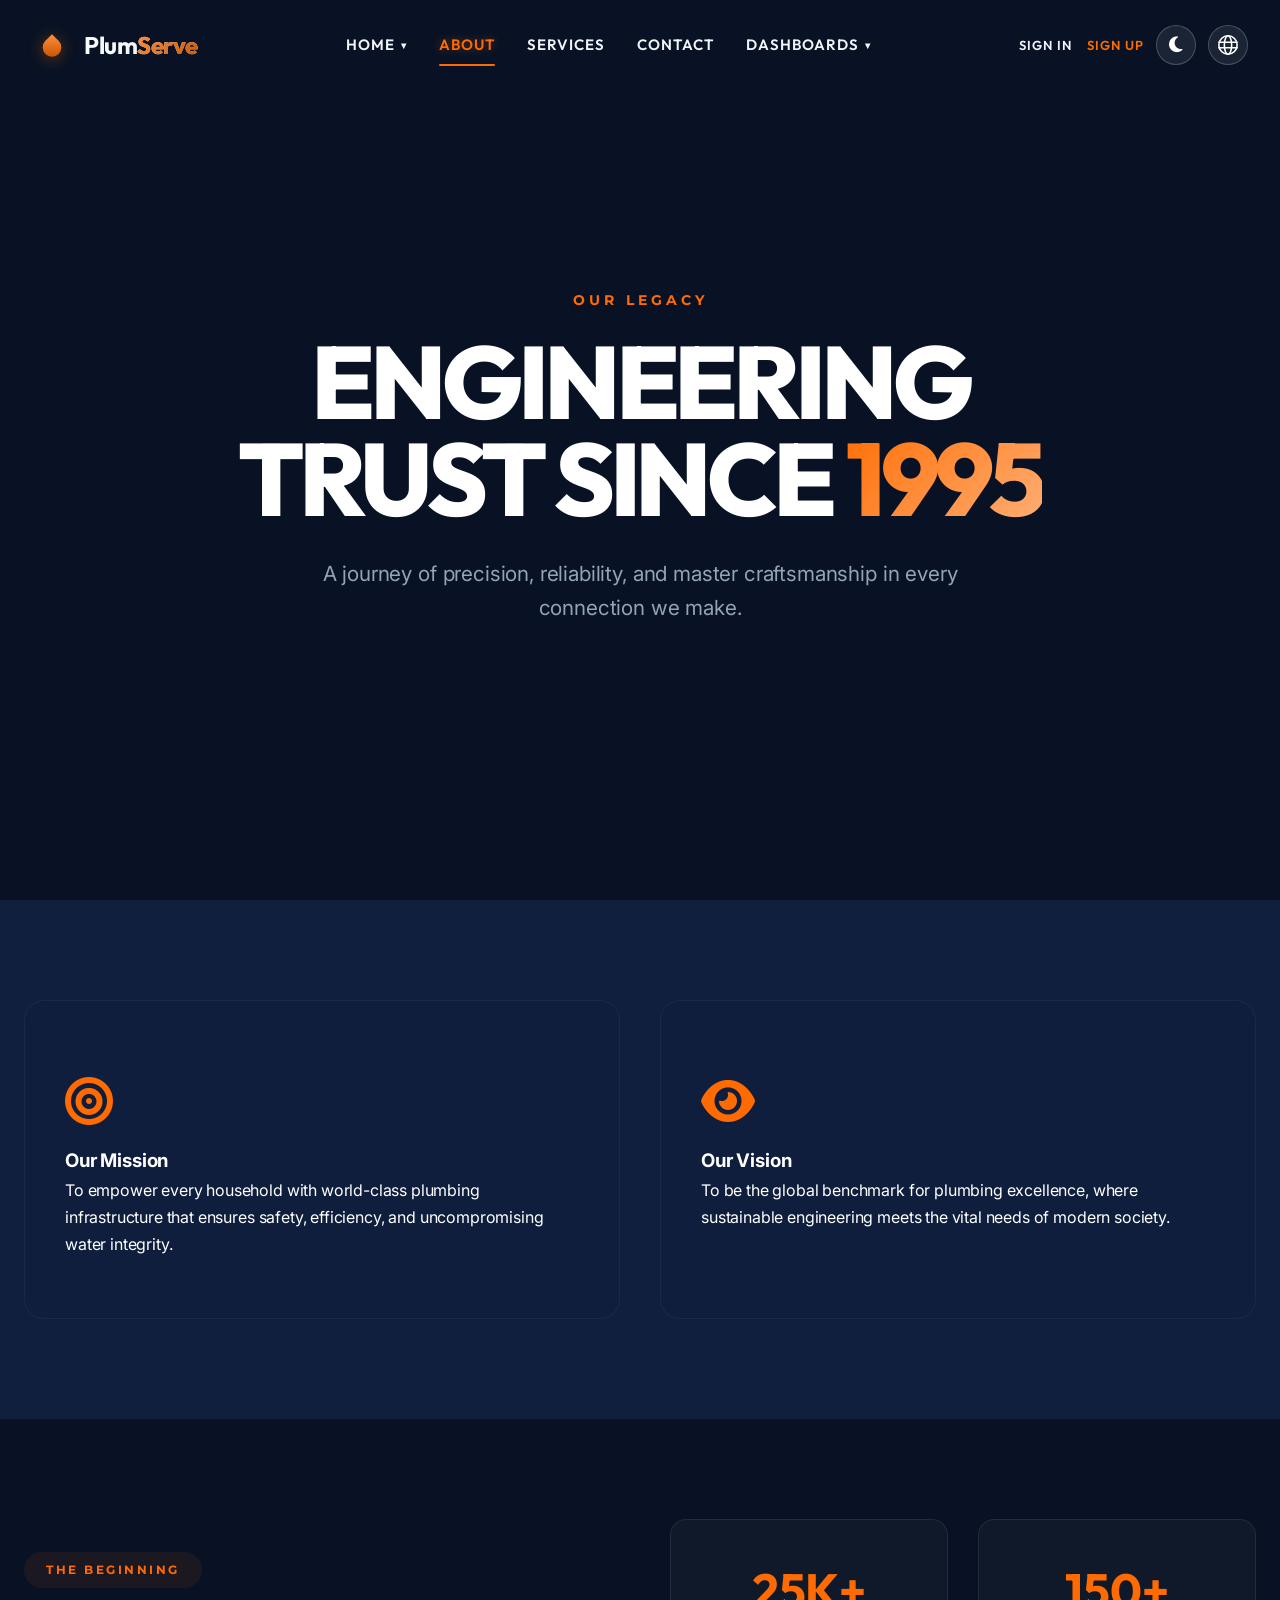
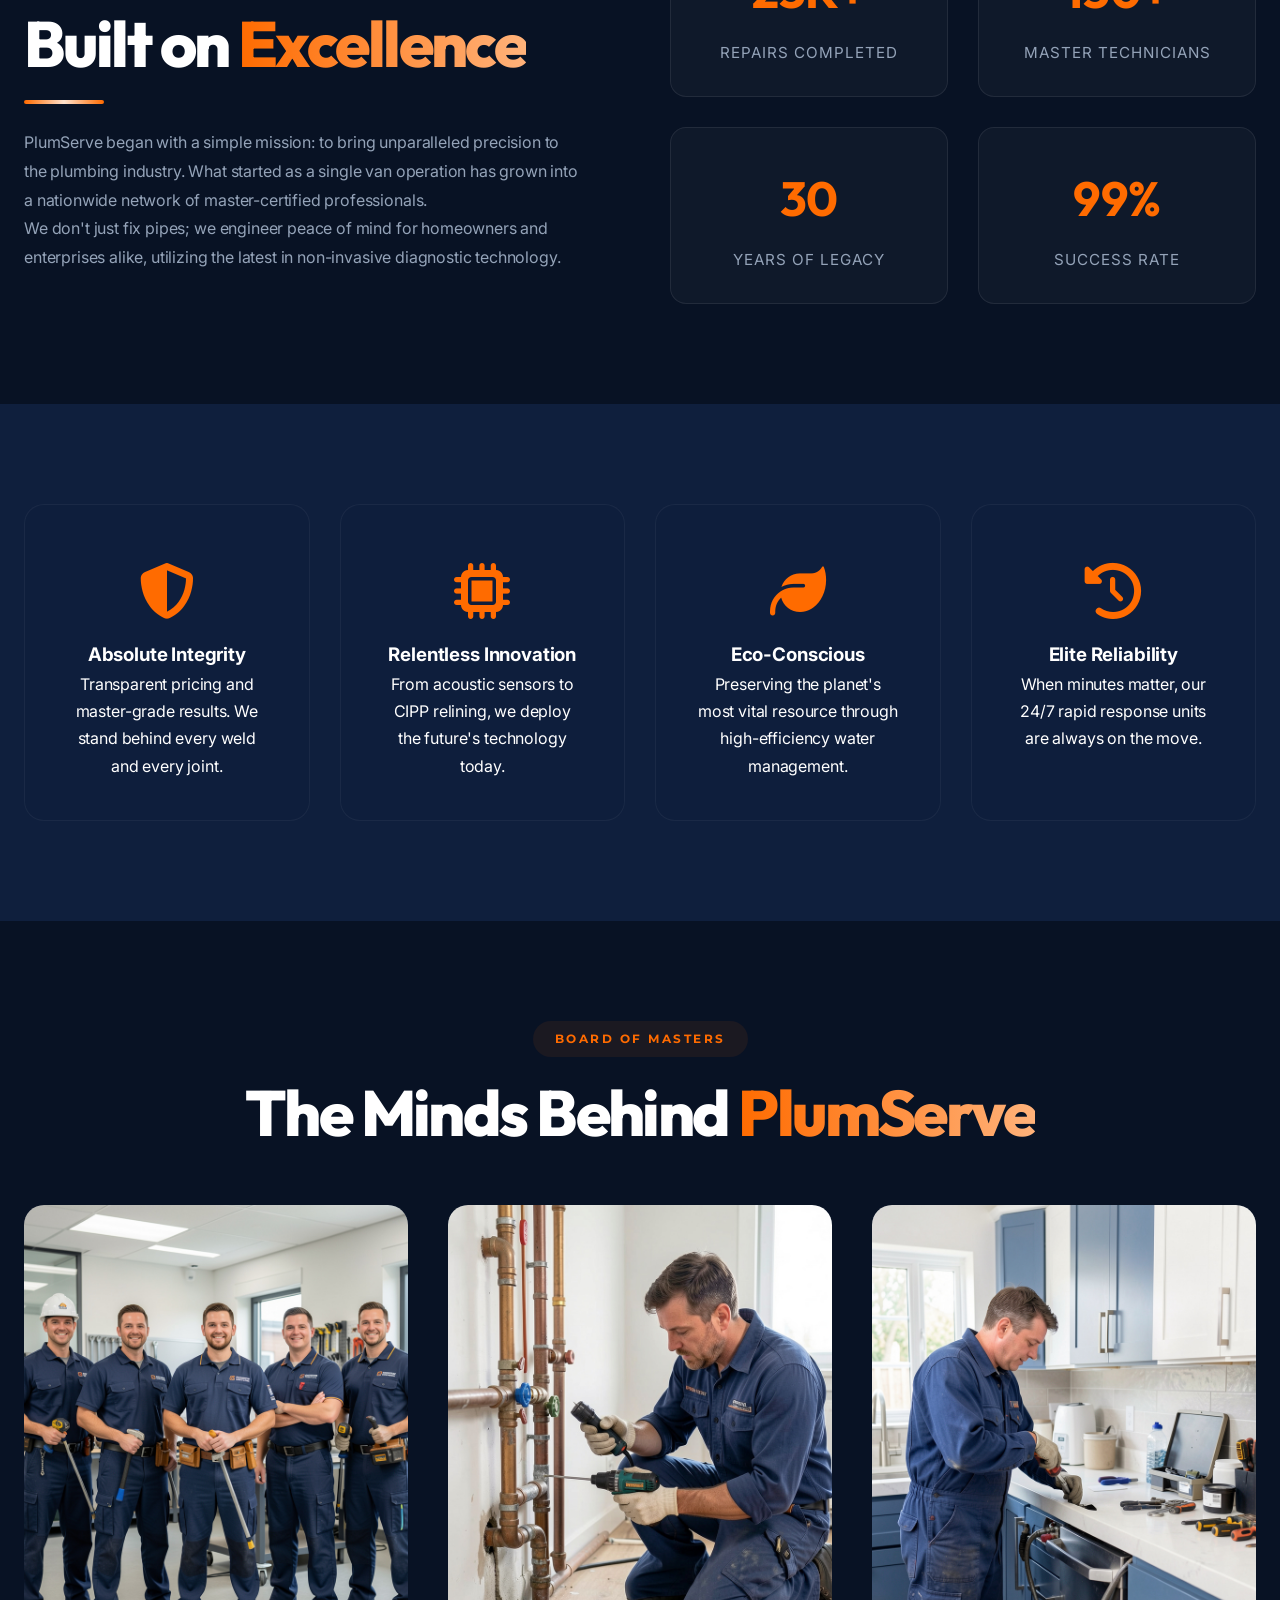
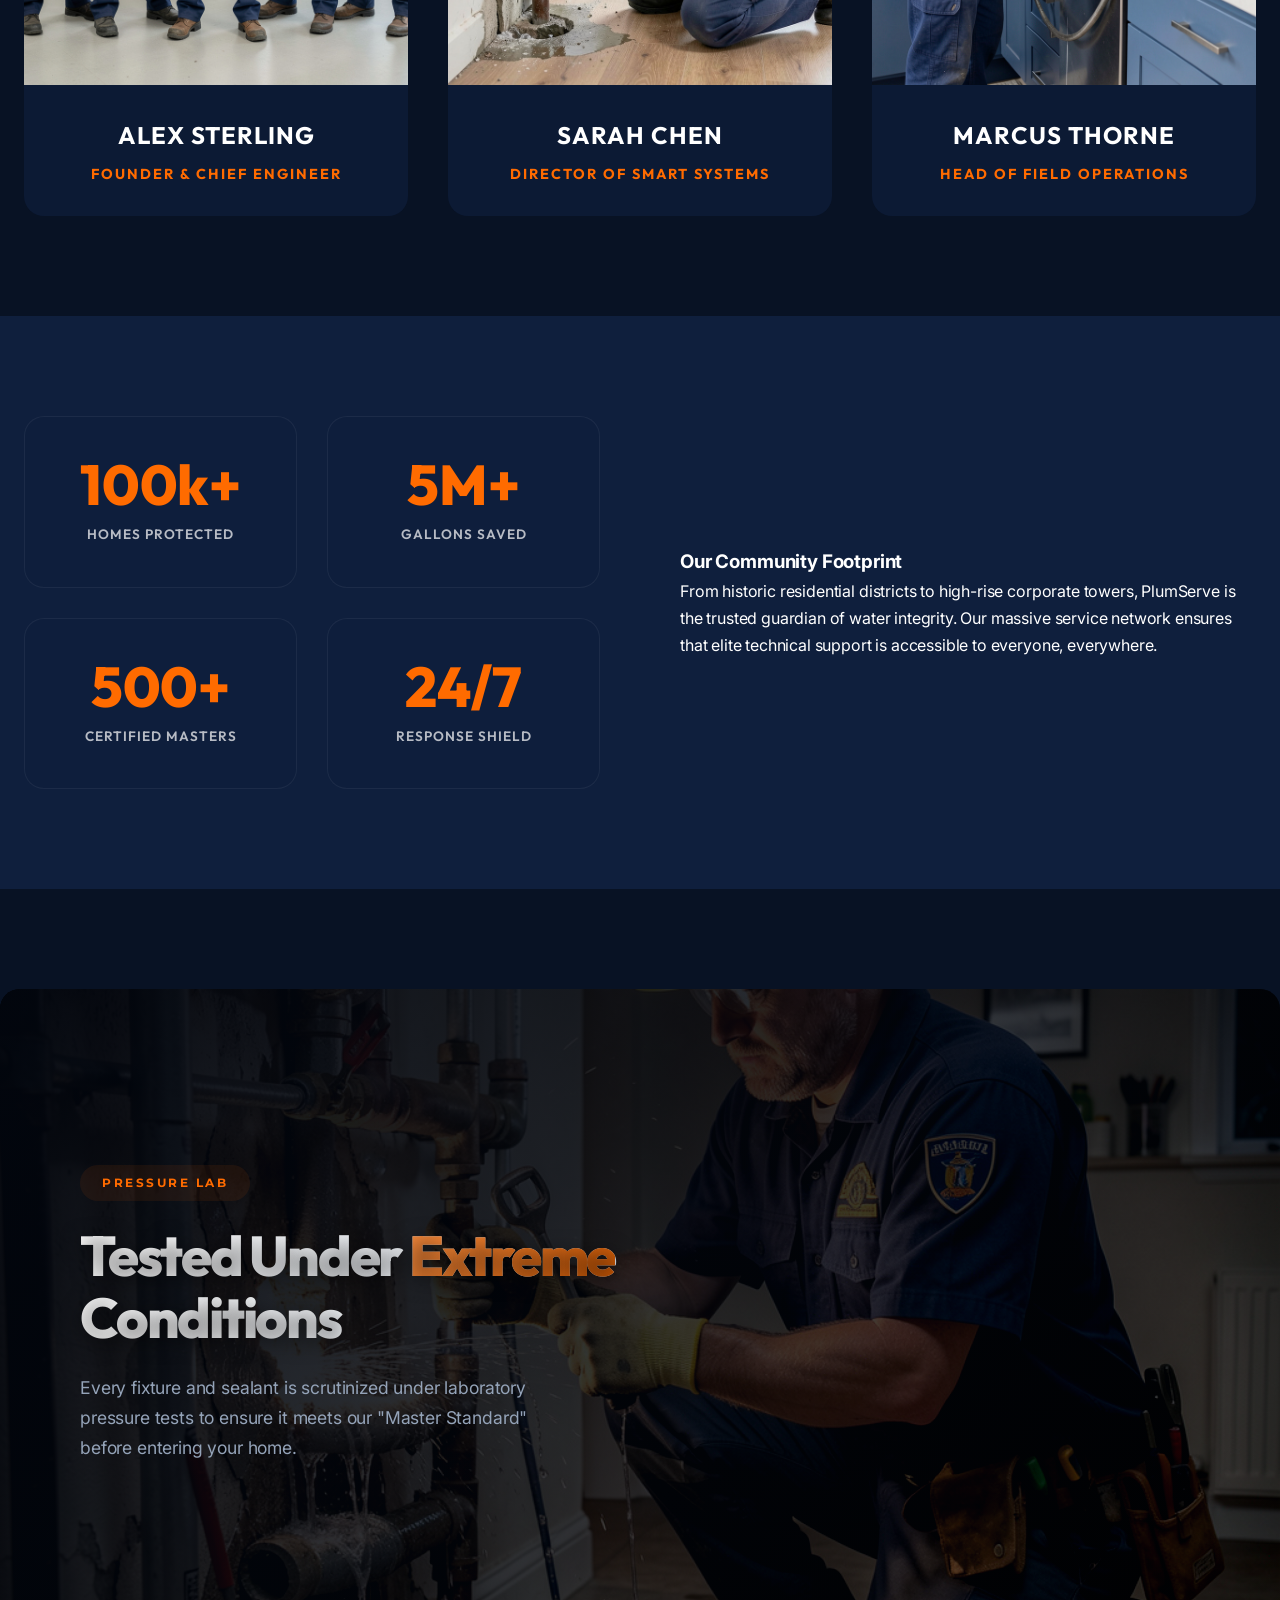
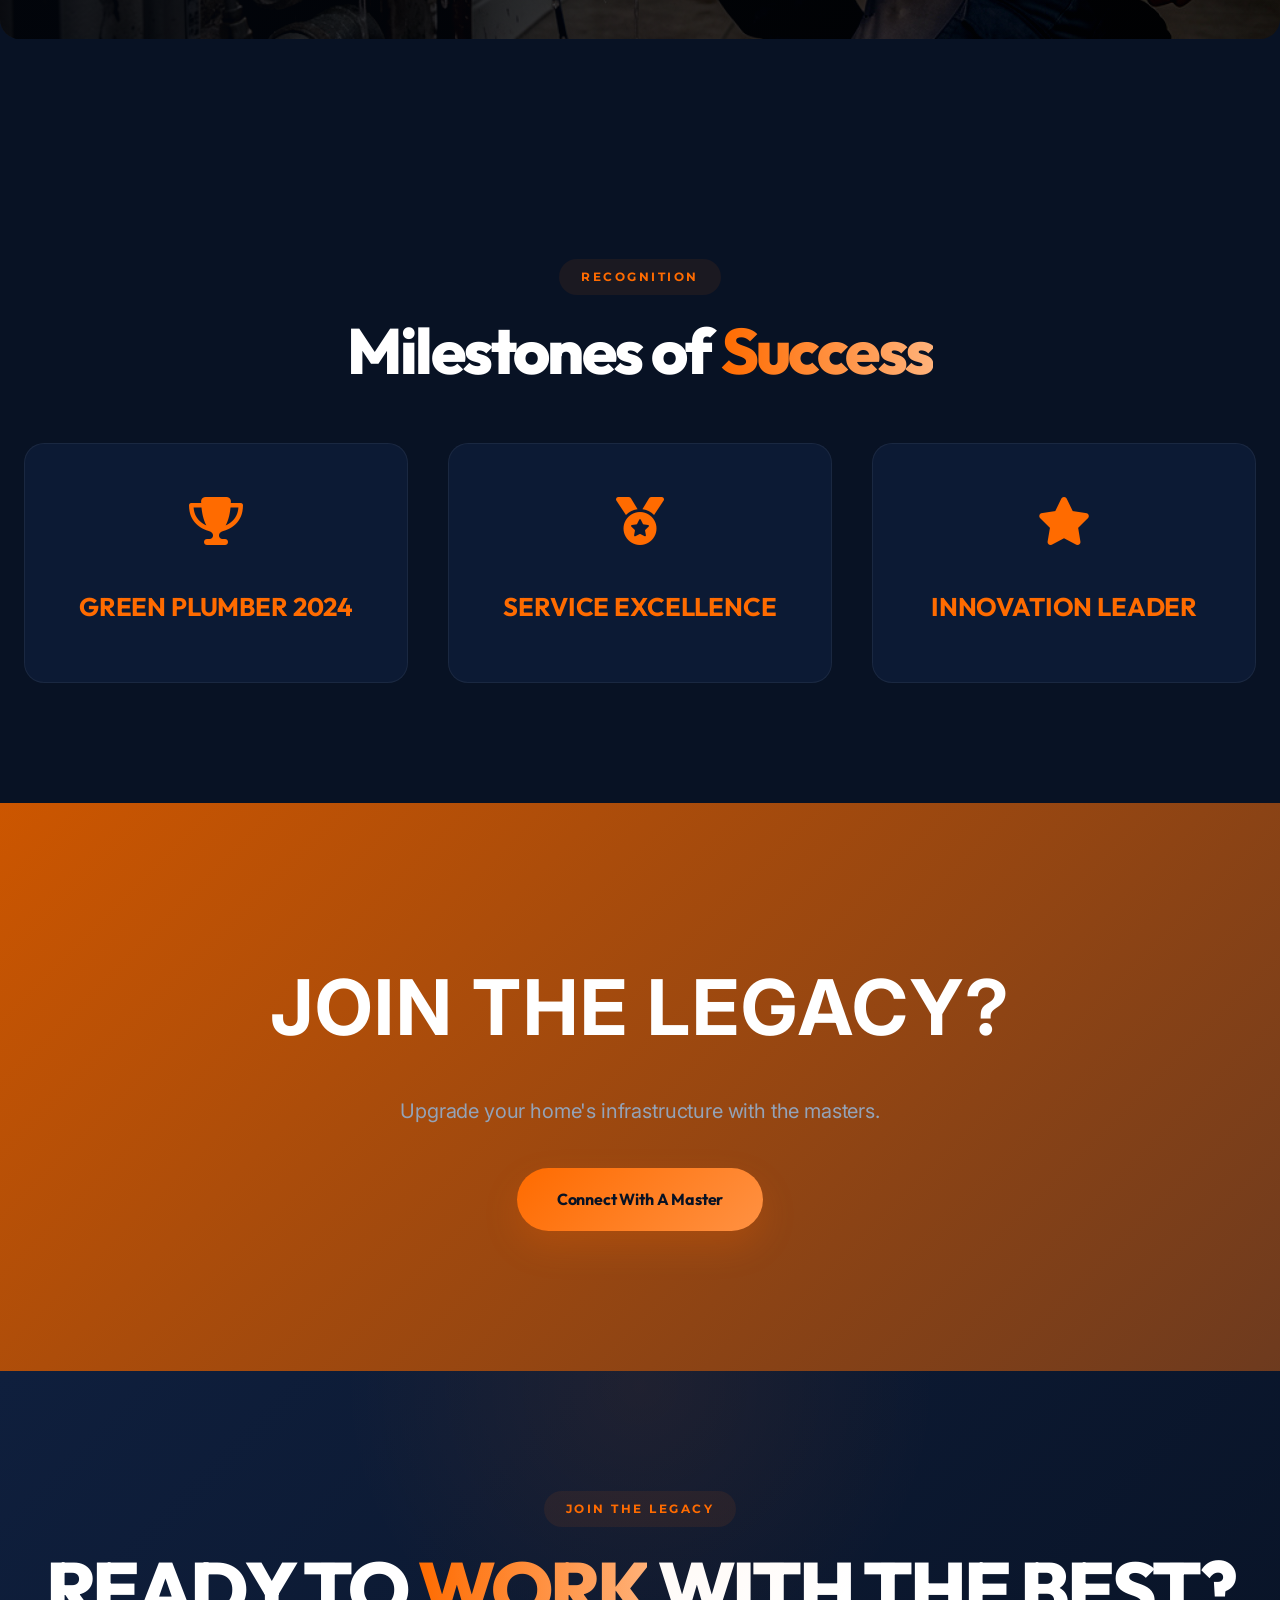
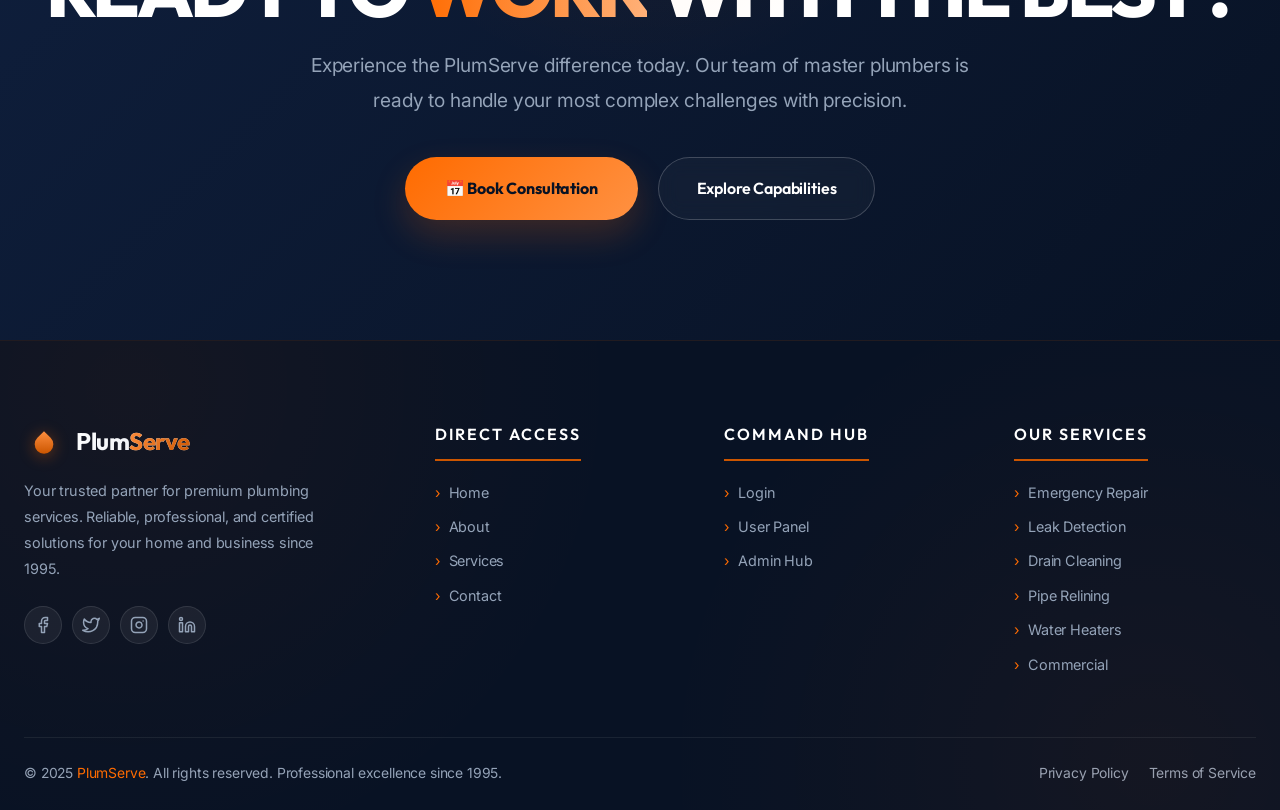
==== about.html @ 8a484437 "Initial commit" ====
<!DOCTYPE html>
<html lang="en" dir="ltr">

<head>
    <meta charset="UTF-8" />
    <meta name="viewport" content="width=device-width, initial-scale=1.0" />
    <meta name="description"
        content="Learn more about PlumServe – Our history, our mission, and the master plumbers driving excellence." />
    <title>About Us | PlumServe – Premium Plumbing Solutions</title>
    <link rel="preconnect" href="https://fonts.googleapis.com" />
    <link rel="preconnect" href="https://fonts.gstatic.com" crossorigin />
    <link
        href="https://fonts.googleapis.com/css2?family=Montserrat:wght@300;400;500;600;700&family=Outfit:wght@300;400;500;600;700;800&family=Inter:wght@300;400;500;600&display=swap"
        rel="stylesheet" />
    <link rel="stylesheet" href="https://cdnjs.cloudflare.com/ajax/libs/font-awesome/6.5.1/css/all.min.css" />
    <link rel="stylesheet" href="css/style.css?v=2" />
    <link rel="icon" href="favicon.svg" type="image/svg+xml" />
</head>

<body class="about-page">

    <!-- ══ HEADER ══ -->
    <header id="header">
        <div class="header-inner">
            <a href="index.html" class="logo">
                <div class="logo-icon">
                    <svg class="brand-logo-svg" viewBox="0 0 24 24" fill="none" xmlns="http://www.w3.org/2000/svg">
                        <path d="M12 2.69l5.66 5.66a8 8 0 1 1-11.31 0z" fill="url(#droplet-gradient)"/>
                        <defs>
                            <linearGradient id="droplet-gradient" x1="12" y1="2" x2="12" y2="22" gradientUnits="userSpaceOnUse">
                                <stop stop-color="#ff9142"/>
                                <stop offset="1" stop-color="#cc5600"/>
                            </linearGradient>
                        </defs>
                    </svg>
                </div>
                <span class="logo-text">Plum<span>Serve</span></span>
            </a>
            <nav class="main-nav" aria-label="Main navigation">
                <div class="nav-item">
                    <a href="index.html" class="nav-link">Home <span class="arrow">▾</span></a>
                    <div class="dropdown">
                        <a href="index.html">Home Option 1</a>
                        <a href="index2.html">Home Option 2</a>
                    </div>
                </div>
                <div class="nav-item"><a href="about.html" class="nav-link active">About</a></div>
                <div class="nav-item"><a href="services.html" class="nav-link">Services</a></div>

                <div class="nav-item"><a href="contact.html" class="nav-link">Contact</a></div>
                <div class="nav-item">
                    <a href="#" class="nav-link">Dashboards <span class="arrow">▾</span></a>
                    <div class="dropdown">
                        <a href="dashboard-user.html">User Dashboard</a>
                        <a href="dashboard-admin.html">Admin Dashboard</a>
                    </div>
                </div>
            </nav>
            <div class="header-actions">
                <div class="header-auth-links" style="display:flex; gap:15px; align-items:center;">
                    <a href="login.html" class="nav-link" style="padding:0; text-transform:uppercase; font-size:13px; font-weight:600; letter-spacing:1px;">Sign In</a>
                    <a href="signup.html" class="nav-link nav-signup" style="padding:0; text-transform:uppercase; font-size:13px; font-weight:600; letter-spacing:1px;">Sign Up</a>
                </div>
                
                <button class="theme-btn" id="theme-btn" aria-label="Toggle Dark/Light Mode" title="Toggle Theme">
                    <i class="fa-solid fa-moon"></i>
                </button>
                <button class="globe-btn" id="globe-btn" aria-label="Toggle RTL/LTR direction" title="Toggle RTL/LTR">
                    <svg xmlns="http://www.w3.org/2000/svg" width="22" height="22" viewBox="0 0 24 24" fill="none"
                        stroke="currentColor" stroke-width="1.7" stroke-linecap="round" stroke-linejoin="round">
                        <circle cx="12" cy="12" r="10" />
                        <ellipse cx="12" cy="12" rx="4" ry="10" />
                        <line x1="2" y1="9" x2="22" y2="9" />
                        <line x1="2" y1="15" x2="22" y2="15" />
                    </svg>
                    <span class="dir-label" id="dir-label">LTR</span>
                </button>
                <button class="hamburger" id="hamburger" aria-label="Open menu">
                    <span></span><span></span><span></span>
                </button>
            </div>
        </div>
    </header>

    <!-- Mobile Navigation -->
    <div class="mobile-overlay" id="mobile-overlay"></div>
    <nav class="mobile-nav" id="mobile-nav">
        <div class="mobile-nav-item">
            <span class="mobile-nav-link" data-toggle="#mob-home-dd">Home <span class="arrow">▾</span></span>
            <div class="mobile-dropdown" id="mob-home-dd">
                <a href="index.html">Home Style 1</a>
                <a href="index2.html">Home Style 2</a>
            </div>
        </div>
        <div class="mobile-nav-item"><a href="about.html" class="mobile-nav-link active">About</a></div>
        <div class="mobile-nav-item"><a href="services.html" class="mobile-nav-link">Services</a></div>

        <div class="mobile-nav-item"><a href="contact.html" class="mobile-nav-link">Contact</a></div>
        <div class="mobile-nav-item">
            <span class="mobile-nav-link" data-toggle="#mob-dash-dd">Dashboards <span class="arrow">▾</span></span>
            <div class="mobile-dropdown" id="mob-dash-dd">
                <a href="dashboard-user.html">User Panel</a>
                <a href="dashboard-admin.html">Admin Hub</a>
            </div>
        </div>
        <div class="mobile-nav-item"><a href="login.html" class="mobile-nav-link">Sign In</a></div>
        <div class="mobile-nav-item"><a href="signup.html" class="mobile-nav-link">Sign Up</a></div>
    </nav>

    <main>
        <!-- 1. Hero Section -->
        <section class="about-hero hero-immersive" id="hero">
            <div class="hero-bg-overlay"></div>
            <div class="container hero-content">
                <div class="reveal from-bottom">
                    <span class="hero-tag">Our Legacy</span>
                    <h1 class="hero-title-large">
                        ENGINEERING<br />
                        TRUST SINCE <span>1995</span>
                    </h1>
                    <p class="hero-para">A journey of precision, reliability, and master craftsmanship in every
                        connection we make.
                    </p>
                </div>
            </div>
        </section>

        <!-- 2. Mission Section -->
        <section class="about-mission reveal" id="mission">
            <div class="container">
                <div class="mission-panels">
                    <div class="mission-panel reveal from-left">
                        <div class="panel-icon"><i class="fa-solid fa-bullseye" style="color:var(--gold)"></i></div>
                        <h3>Our Mission</h3>
                        <p>To empower every household with world-class plumbing infrastructure that ensures safety,
                            efficiency, and uncompromising water integrity.</p>
                    </div>
                    <div class="mission-panel reveal from-right">
                        <div class="panel-icon"><i class="fa-solid fa-eye" style="color:var(--gold)"></i></div>
                        <h3>Our Vision</h3>
                        <p>To be the global benchmark for plumbing excellence, where sustainable engineering meets the
                            vital needs of modern society.</p>
                    </div>
                </div>
            </div>
        </section>

        <!-- 2. Story Section -->
        <section class="about-story" id="story">
            <div class="container">
                <div class="story-grid">
                    <div class="reveal from-left">
                        <span class="section-tag">The Beginning</span>
                        <h2 class="section-title">Built on <span>Excellence</span></h2>
                        <div class="gold-line" style="margin:0 0 24px;"></div>
                        <p class="section-desc">PlumServe began with a simple mission: to bring unparalleled precision
                            to the plumbing industry. What started as a single van operation has grown into a
                            nationwide network of master-certified professionals.</p>
                        <p class="section-desc">We don't just fix pipes; we engineer peace of mind for homeowners and
                            enterprises alike, utilizing the latest in non-invasive diagnostic technology.</p>
                    </div>
                    <div class="reveal from-right">
                        <div class="stats-grid-about">
                            <div class="stat-card-about">
                                <div class="stat-value-large">25K+</div>
                                <div class="stat-label-small">Repairs Completed</div>
                            </div>
                            <div class="stat-card-about">
                                <div class="stat-value-large">150+</div>
                                <div class="stat-label-small">Master Technicians</div>
                            </div>
                            <div class="stat-card-about">
                                <div class="stat-value-large">30</div>
                                <div class="stat-label-small">Years of Legacy</div>
                            </div>
                            <div class="stat-card-about">
                                <div class="stat-value-large">99%</div>
                                <div class="stat-label-small">Success Rate</div>
                            </div>
                        </div>
                    </div>
                </div>
            </div>
        </section>

        <!-- 4. Values Section -->
        <section class="about-values" id="values">
            <div class="container">
                <div class="values-grid">
                    <div class="value-card reveal">
                        <div class="value-icon"><i class="fa-solid fa-shield-halved" style="color:var(--gold)"></i>
                        </div>
                        <h3>Absolute Integrity</h3>
                        <p>Transparent pricing and master-grade results. We stand behind every weld and every joint.</p>
                    </div>
                    <div class="value-card reveal reveal-delay-1">
                        <div class="value-icon"><i class="fa-solid fa-microchip" style="color:var(--gold)"></i></div>
                        <h3>Relentless Innovation</h3>
                        <p>From acoustic sensors to CIPP relining, we deploy the future's technology today.</p>
                    </div>
                    <div class="value-card reveal reveal-delay-2">
                        <div class="value-icon"><i class="fa-solid fa-leaf" style="color:var(--gold)"></i></div>
                        <h3>Eco-Conscious</h3>
                        <p>Preserving the planet's most vital resource through high-efficiency water management.</p>
                    </div>
                    <div class="value-card reveal reveal-delay-3">
                        <div class="value-icon"><i class="fa-solid fa-clock-rotate-left" style="color:var(--gold)"></i>
                        </div>
                        <h3>Elite Reliability</h3>
                        <p>When minutes matter, our 24/7 rapid response units are always on the move.</p>
                    </div>
                </div>
            </div>
        </section>

        <!-- 5. Leadership Section -->
        <section class="about-leadership" id="leadership">
            <div class="container">
                <div class="section-header">
                    <span class="section-tag">Board of Masters</span>
                    <h2 class="section-title">The Minds Behind <span>PlumServe</span></h2>
                </div>
                <div class="leader-grid">
                    <div class="leader-card reveal">
                        <div class="leader-img">
                            <img src="assets/images/freepik__team-of-professional-plumbers-standing-together-wi__58425.png"
                                alt="CEO" />
                            <div class="leader-hover">
                                <p>"Precision is the language of professional service."</p>
                            </div>
                        </div>
                        <div class="leader-info">
                            <h4>Alex Sterling</h4>
                            <p>Founder & Chief Engineer</p>
                        </div>
                    </div>
                    <div class="leader-card reveal reveal-delay-1">
                        <div class="leader-img">
                            <img src="assets/images/freepik__professional-plumber-inspecting-water-leak-in-resi__58420.png"
                                alt="CIO" />
                            <div class="leader-hover">
                                <p>"Digital systems are the guardians of your home."</p>
                            </div>
                        </div>
                        <div class="leader-info">
                            <h4>Sarah Chen</h4>
                            <p>Director of Smart Systems</p>
                        </div>
                    </div>
                    <div class="leader-card reveal reveal-delay-2">
                        <div class="leader-img">
                            <img src="assets/images/freepik__professional-plumber-repairing-pipes-in-a-modern-h__58419.png"
                                alt="COO" />
                            <div class="leader-hover">
                                <p>"Scale requires uncompromising logistical discipline."</p>
                            </div>
                        </div>
                        <div class="leader-info">
                            <h4>Marcus Thorne</h4>
                            <p>Head of Field Operations</p>
                        </div>
                    </div>
                </div>
            </div>
        </section>

        <!-- 6. Global Impact Section -->
        <section class="about-impact" id="impact">
            <div class="container">
                <div class="impact-grid">
                    <div class="impact-stats reveal">
                        <div class="stat-item">
                            <span class="stat-number">100k+</span>
                            <p>Homes Protected</p>
                        </div>
                        <div class="stat-item">
                            <span class="stat-number">5M+</span>
                            <p>Gallons Saved</p>
                        </div>
                        <div class="stat-item">
                            <span class="stat-number">500+</span>
                            <p>Certified Masters</p>
                        </div>
                        <div class="stat-item">
                            <span class="stat-number">24/7</span>
                            <p>Response Shield</p>
                        </div>
                    </div>
                    <div class="impact-content reveal from-right">
                        <h3>Our Community Footprint</h3>
                        <p>From historic residential districts to high-rise corporate towers, PlumServe is the trusted
                            guardian of water integrity. Our massive service network ensures that elite technical
                            support is accessible to everyone, everywhere.</p>
                    </div>
                </div>
            </div>
        </section>

        <!-- 7. Lab Section (Scanline) -->
        <section class="about-lab" id="lab">
            <div class="lab-scanner-container">
                <div class="lab-img-wrapper reveal">
                    <img src="assets/images/freepik__emergency-plumber-repairing-burst-pipe-in-a-home-w__58423.png"
                        alt="Testing Lab" />
                    
                </div>
                <div class="lab-overlay-content container">
                    <div class="reveal from-bottom">
                        <span class="section-tag">Pressure Lab</span>
                        <h2 class="section-title">Tested Under <span>Extreme</span> Conditions</h2>
                        <p>Every fixture and sealant is scrutinized under laboratory pressure tests to ensure it meets
                            our "Master Standard" before entering your home.</p>
                    </div>
                </div>
            </div>
        </section>

        <!-- 8. Awards Section -->
        <section class="about-awards" id="awards">
            <div class="container">
                <div class="section-header">
                    <span class="section-tag">Recognition</span>
                    <h2 class="section-title">Milestones of <span>Success</span></h2>
                </div>
                <div class="awards-carousel">
                    <div class="award-card reveal">
                        <div class="award-front">
                            <i class="fa-solid fa-trophy" style="font-size:3rem; margin-bottom:20px;"></i>
                            Green Plumber 2024
                        </div>
                        <div class="award-back">Voted #1 in Sustainable Water Management Practices.</div>
                    </div>
                    <div class="award-card reveal reveal-delay-1">
                        <div class="award-front">
                            <i class="fa-solid fa-medal" style="font-size:3rem; margin-bottom:20px;"></i>
                            Service Excellence
                        </div>
                        <div class="award-back">Recognized for 99.9% customer satisfaction ratings.</div>
                    </div>
                    <div class="award-card reveal reveal-delay-2">
                        <div class="award-front">
                            <i class="fa-solid fa-star" style="font-size:3rem; margin-bottom:20px;"></i>
                            Innovation Leader
                        </div>
                        <div class="award-back">Awarded for pioneering smart leak detection tech.</div>
                    </div>
                </div>
            </div>
        </section>

        <!-- 9. Final CTA -->
        <section class="about-cta" id="cta">
            <div class="cta-gradient-bg"></div>
            <div class="container">
                <div class="reveal from-bottom">
                    <h2>JOIN THE LEGACY?</h2>
                    <p>Upgrade your home's infrastructure with the masters.</p>
                    <div style="margin-top:40px;">
                        <a href="contact.html" class="btn-primary">Connect With A Master</a>
                    </div>
                </div>
            </div>
        </section>
    </main>

    <!-- ══ FOOTER ══ -->
    <!-- ════════════════════════════════════════
    FINAL CTA
    ════════════════════════════════════════ -->
    <section class="final-cta reveal">
        <div class="container">
            <span class="section-tag">Join The Legacy</span>
            <h2 class="section-title">READY TO <span>WORK</span> WITH THE BEST?</h2>
            <p style="color:var(--gray); font-size:1.2rem; margin:20px auto 40px; max-width:700px;">
                Experience the PlumServe difference today. Our team of master plumbers is ready to handle your most
                complex challenges with precision.
            </p>
            <div class="hero-cta-group">
                <a href="contact.html" class="btn-primary">📅 Book Consultation</a>
                <a href="services.html" class="btn-outline">Explore Capabilities</a>
            </div>
        </div>
    </section>

    <footer id="footer">
        <div class="container">
            <div class="footer-grid">
                <!-- Brand -->
                <div class="footer-brand">
                    <a href="index.html" class="logo">
                        <div class="logo-icon">
                    <svg class="brand-logo-svg" viewBox="0 0 24 24" fill="none" xmlns="http://www.w3.org/2000/svg">
                        <path d="M12 2.69l5.66 5.66a8 8 0 1 1-11.31 0z" fill="url(#droplet-gradient)"/>
                        <defs>
                            <linearGradient id="droplet-gradient" x1="12" y1="2" x2="12" y2="22" gradientUnits="userSpaceOnUse">
                                <stop stop-color="#ff9142"/>
                                <stop offset="1" stop-color="#cc5600"/>
                            </linearGradient>
                        </defs>
                    </svg>
                </div>
                        <span class="logo-text">Plum<span>Serve</span></span>
                    </a>
                    <p>Your trusted partner for premium plumbing services. Reliable, professional, and certified
                        solutions for your home and business since 1995.
                    </p>
                    <div class="footer-socials">
                        <a href="#" class="social-link" aria-label="Facebook"><svg viewBox="0 0 24 24" fill="none"
                                stroke="currentColor" stroke-width="2" stroke-linecap="round" stroke-linejoin="round">
                                <path d="M18 2h-3a5 5 0 0 0-5 5v3H7v4h3v8h4v-8h3l1-4h-4V7a1 1 0 0 1 1-1h3z" />
                            </svg></a>
                        <a href="#" class="social-link" aria-label="Twitter"><svg viewBox="0 0 24 24" fill="none"
                                stroke="currentColor" stroke-width="2" stroke-linecap="round" stroke-linejoin="round">
                                <path
                                    d="M23 3a10.9 10.9 0 0 1-3.14 1.53 4.48 4.48 0 0 0-7.86 3v1A10.66 10.66 0 0 1 3 4s-4 9 5 13a11.64 11.64 0 0 1-7 2c9 5 20 0 20-11.5a4.5 4.5 0 0 0-.08-.83A7.72 7.72 0 0 0 23 3z" />
                            </svg></a>
                        <a href="#" class="social-link" aria-label="Instagram"><svg viewBox="0 0 24 24" fill="none"
                                stroke="currentColor" stroke-width="2" stroke-linecap="round" stroke-linejoin="round">
                                <rect x="2" y="2" width="20" height="20" rx="5" ry="5" />
                                <path d="M16 11.37A4 4 0 1 1 12.63 8 4 4 0 0 1 16 11.37z" />
                                <line x1="17.5" y1="6.5" x2="17.51" y2="6.5" />
                            </svg></a>
                        <a href="#" class="social-link" aria-label="LinkedIn"><svg viewBox="0 0 24 24" fill="none"
                                stroke="currentColor" stroke-width="2" stroke-linecap="round" stroke-linejoin="round">
                                <path
                                    d="M16 8a6 6 0 0 1 6 6v7h-4v-7a2 2 0 0 0-2-2 2 2 0 0 0-2 2v7h-4v-7a6 6 0 0 1 6-6z" />
                                <rect x="2" y="9" width="4" height="12" />
                                <circle cx="4" cy="4" r="2" />
                            </svg></a>
                    </div>
                </div>
                <!-- Quick Links -->
                <div class="footer-col">
                    <h4>Direct Access</h4>
                    <ul>
                        <li><a href="index.html">Home</a></li>
                        <li><a href="about.html">About</a></li>
                        <li><a href="services.html">Services</a></li>
                        <li><a href="contact.html">Contact</a></li>
                    </ul>
                </div>
                <div class="footer-col">
                    <h4>Command Hub</h4>
                    <ul>
                        <li><a href="login.html">Login</a></li>
                        <li><a href="dashboard-user.html">User Panel</a></li>
                        <li><a href="dashboard-admin.html">Admin Hub</a></li>
                    </ul>
                </div>
                <!-- Services -->
                <div class="footer-col">
                    <h4>Our Services</h4>
                    <ul>
                        <li><a href="#">Emergency Repair</a></li>
                        <li><a href="#">Leak Detection</a></li>
                        <li><a href="#">Drain Cleaning</a></li>
                        <li><a href="#">Pipe Relining</a></li>
                        <li><a href="#">Water Heaters</a></li>
                        <li><a href="#">Commercial</a></li>
                    </ul>
                </div>

            </div>
            <!-- Bottom bar -->
            <div class="footer-bottom">
                <div class="footer-copy">© 2025 <span>PlumServe</span>. All rights reserved. Professional excellence
                    since 1995.
                </div>
                <div class="footer-links">
                    <a href="#">Privacy Policy</a>
                    <a href="#">Terms of Service</a>
                </div>
            </div>
        </div>
    </footer>

    <script src="js/main.js"></script>
    </script>
</body>

</html>
---- css/style.css ----
html, body {
    overflow-x: hidden;
    width: 100%;
}

@import url('https://fonts.googleapis.com/css2?family=Outfit:wght@300;400;500;600;700;800&family=Montserrat:wght@400;500;600;700&family=Inter:wght@300;400;500;600&display=swap');

:root {
    /* Plumbing Premium Colors - Refined Palette */
    --gold: #ff6b00;
    --gold-light: #ff9142;
    --gold-dark: #cc5600;
    --navy: #081224;
    /* Deeper Navy */
    --navy-mid: #0f1f3d;
    --navy-light: #1a2f5a;
    --navy-card: rgba(15, 31, 61, 0.7);
    /* Translucent cards */
    --white: #ffffff;
    --off-white: #f1f5f9;
    --gray: #94a3b8;

    /* Typography System */
    --font-heading: 'Outfit', sans-serif;
    --font-sub: 'Montserrat', sans-serif;
    --font-body: 'Inter', sans-serif;

    --transition: 0.4s cubic-bezier(0.2, 0, 0.2, 1);
    --shadow-gold: 0 10px 30px rgba(255, 107, 0, 0.3);
    --shadow-card: 0 20px 50px rgba(0, 0, 0, 0.5);
    --radius: 20px;
    /* Softer corners */
    --header-h: 90px;
}

*,
*::before,
*::after {
    box-sizing: border-box;
    margin: 0;
    padding: 0;
}

html {
    scroll-behavior: smooth;
    font-size: 16px;
}

html[dir="rtl"] {
    direction: rtl;
}

html[data-theme="light"] {
    --navy: #f8fafc;
    --navy-mid: #ffffff;
    --navy-light: #f1f5f9;
    --navy-card: rgba(255, 255, 255, 0.95);
    --white: #0f172a;
    --off-white: #1e293b; /* Refined dark blue for better contrast */
    --gray: #475569;
}

html[data-theme="light"] #header.scrolled {
    background: rgba(255, 255, 255, 0.96);
    box-shadow: 0 2px 20px rgba(0, 0, 0, 0.1);
}

html[data-theme="light"] #header.scrolled .globe-btn,
html[data-theme="light"] #header.scrolled .theme-btn,
html[data-theme="light"] #header.scrolled .hamburger {
    background: rgba(0, 0, 0, 0.05) !important;
    border-color: rgba(0, 0, 0, 0.1) !important;
    color: #0f172a !important;
}

html[data-theme="light"] #header.scrolled .globe-btn:hover,
html[data-theme="light"] #header.scrolled .theme-btn:hover,
html[data-theme="light"] #header.scrolled .hamburger:hover {
    background: rgba(0, 0, 0, 0.12) !important;
    color: #0f172a !important;
    box-shadow: 0 4px 15px rgba(0, 0, 0, 0.08);
}

html[data-theme="light"] #header.scrolled .hamburger span {
    background: #0f172a !important;
}

html[data-theme="light"] .hamburger:hover span {
    background: var(--navy);
}


body {
    font-family: var(--font-body);
    background: var(--navy);
    color: var(--white);
    overflow-x: hidden;
    line-height: 1.7;
    letter-spacing: -0.01em;
}

/* ===== SCROLLBAR ===== */
::-webkit-scrollbar {
    width: 6px;
}

::-webkit-scrollbar-track {
    background: var(--navy);
}

::-webkit-scrollbar-thumb {
    background: var(--gold);
    border-radius: 3px;
}

/* ===== UTILITIES ===== */
.container {
    max-width: 1280px;
    margin: 0 auto;
    padding: 0 24px;
}

.section-tag {
    display: inline-block;
    font-family: var(--font-sub);
    font-size: 12px;
    font-weight: 700;
    letter-spacing: 2.5px;
    text-transform: uppercase;
    color: var(--gold);
    background: rgba(255, 107, 0, 0.08);
    padding: 8px 22px;
    border-radius: 50px;
    margin-bottom: 24px;
}

.section-title {
    font-family: var(--font-heading);
    font-size: clamp(2.5rem, 5vw, 4rem);
    font-weight: 800;
    letter-spacing: -0.04em;
    line-height: 1;
    margin-bottom: 24px;
}

.section-title span {
    background: linear-gradient(to right, var(--gold), #ffb27a);
    -webkit-background-clip: text;
    background-clip: text;
    -webkit-text-fill-color: transparent;
}

.section-desc {
    color: var(--gray);
    font-size: 1rem;
    max-width: 560px;
    line-height: 1.8;
}

.section-header {
    text-align: center;
    margin-bottom: 60px;
}

/* Utility: standard section padding */
.section-padding {
    padding: 100px 0;
    background: var(--navy);
}

/* Utility: alternating section background */
.alt-bg {
    background: var(--navy-mid) !important;
}

.section-header .section-desc {
    margin: 0 auto;
}

.btn-primary {
    display: inline-flex;
    align-items: center;
    gap: 12px;
    background: linear-gradient(135deg, var(--gold), #ff9142);
    color: var(--navy);
    font-family: var(--font-heading);
    font-weight: 700;
    font-size: 16px;
    padding: 18px 40px;
    border-radius: 100px;
    text-decoration: none;
    border: none;
    cursor: pointer;
    transition: var(--transition);
    box-shadow: 0 15px 35px rgba(255, 107, 0, 0.2);
}

.btn-primary:hover {
    transform: translateY(-5px);
    box-shadow: 0 20px 45px rgba(255, 107, 0, 0.4);
    filter: brightness(1.1);
}

.btn-outline {
    display: inline-flex;
    align-items: center;
    gap: 12px;
    background: rgba(255, 255, 255, 0.03);
    backdrop-filter: blur(10px);
    color: var(--white);
    font-family: var(--font-heading);
    font-weight: 600;
    font-size: 16px;
    padding: 17px 38px;
    border-radius: 100px;
    text-decoration: none;
    border: 1px solid rgba(255, 255, 255, 0.2);
    cursor: pointer;
    transition: var(--transition);
}

.btn-outline:hover {
    background: var(--white) !important;
    color: var(--navy) !important;
    border-color: var(--white) !important;
    transform: translateY(-5px);
}

.gold-line {
    width: 80px;
    height: 4px;
    background: var(--gold);
    border-radius: 2px;
    margin: 0 auto 30px;
    position: relative;
    overflow: hidden;
}

.gold-line::after {
    content: '';
    position: absolute;
    inset: 0;
    background: linear-gradient(90deg, transparent, rgba(255, 255, 255, 0.8), transparent);
    animation: lineShimmer 2s infinite;
}

@keyframes lineShimmer {
    0% {
        transform: translateX(-100%);
    }

    100% {
        transform: translateX(100%);
    }
}

/* Button Utilities */
.btn-gold {
    display: inline-flex;
    align-items: center;
    justify-content: center;
    padding: 14px 32px;
    background: var(--gold);
    color: var(--navy);
    font-family: var(--font-heading);
    font-weight: 700;
    text-transform: uppercase;
    letter-spacing: 1.5px;
    text-decoration: none;
    border: none;
    border-radius: 4px;
    transition: var(--transition);
    cursor: pointer;
}

.btn-gold:hover {
    background: var(--gold-light);
    transform: translateY(-2px);
    box-shadow: var(--shadow-gold);
}

.btn-outline-gold {
    display: inline-flex;
    align-items: center;
    justify-content: center;
    padding: 13px 30px;
    background: transparent;
    color: var(--gold);
    border: 2px solid var(--gold);
    font-family: var(--font-heading);
    font-weight: 700;
    text-transform: uppercase;
    letter-spacing: 1.5px;
    text-decoration: none;
    border-radius: 4px;
    transition: var(--transition);
    cursor: pointer;
}

.btn-outline-gold:hover {
    background: var(--gold);
    color: var(--navy);
    transform: translateY(-2px);
}

.btn-primary-large {
    display: inline-flex;
    align-items: center;
    justify-content: center;
    padding: 18px 48px;
    background: linear-gradient(135deg, var(--gold), var(--gold-dark));
    color: var(--navy);
    font-family: var(--font-heading);
    font-weight: 700;
    font-size: 1.2rem;
    text-transform: uppercase;
    letter-spacing: 2px;
    text-decoration: none;
    border-radius: 4px;
    transition: var(--transition);
    box-shadow: 0 10px 30px rgba(0, 0, 0, 0.3);
}

.btn-primary-large:hover {
    transform: translateY(-4px) scale(1.02);
    box-shadow: var(--shadow-gold);
}

/* ===== HEADER ===== */
#header {
    position: fixed;
    top: 0;
    left: 0;
    right: 0;
    z-index: 1000;
    height: var(--header-h);
    background: transparent;
    transition: background 0.4s, box-shadow 0.4s, height 0.4s;
    display: flex;
    align-items: center;
}

#header.scrolled {
    background: rgba(10, 14, 26, 0.96);
    backdrop-filter: blur(16px);
    box-shadow: 0 2px 30px rgba(0, 0, 0, 0.5);
    height: 72px; /* Increased slightly for premium feel */
}

html[data-theme="light"] #header.scrolled {
    background: rgba(255, 255, 255, 0.9);
    box-shadow: 0 2px 20px rgba(0, 0, 0, 0.05);
}

.header-inner {
    display: flex;
    align-items: center;
    justify-content: space-between;
    width: 100%;
    max-width: 1400px;
    margin: 0 auto;
    padding: 0 32px;
}

@media (max-width: 992px) {
    .header-auth-links {
        display: none !important;
    }
}

@media (max-width: 1024px) {
    .main-nav,
    .header-auth-links {
        display: none !important;
    }

    .hamburger {
        display: flex !important;
    }
}

@media (max-width: 480px) {
    .header-inner {
        padding: 0 12px;
    }
}

/* Logo */
.logo {
    display: flex;
    align-items: center;
    gap: 12px;
    text-decoration: none;
    flex-shrink: 0;
    direction: ltr !important;
}

.logo-icon {
    display: flex;
    align-items: center;
    justify-content: center;
    height: 40px;
    width: 40px;
    filter: drop-shadow(0 2px 8px rgba(255, 107, 0, 0.4));
    transition: var(--transition);
}

.brand-logo-svg {
    height: 100%;
    width: 100%;
    display: block;
}

.logo:hover .logo-icon {
    filter: drop-shadow(0 4px 16px rgba(255, 107, 0, 0.7));
    transform: scale(1.05);
}







/* Nav */
.main-nav {
    display: flex;
    align-items: center;
    gap: 4px;
}

.nav-item {
    position: relative;
}

.nav-link {
    position: relative;
    display: flex;
    align-items: center;
    gap: 6px;
    font-family: var(--font-heading);
    font-weight: 600;
    font-size: 15px;
    letter-spacing: 1px;
    text-transform: uppercase;
    color: var(--off-white);
    text-decoration: none;
    padding: 10px 14px;
    border-radius: 4px;
    transition: var(--transition);
    white-space: nowrap;
}

.nav-link::after {
    content: '';
    position: absolute;
    bottom: 2px;
    left: 14px;
    right: 14px;
    height: 2px;
    background: var(--gold);
    transform: scaleX(0);
    transform-origin: right;
    transition: transform 0.4s cubic-bezier(0.4, 0, 0.2, 1);
    border-radius: 2px;
}

.nav-link:hover::after,
.nav-link.active::after {
    transform: scaleX(1);
    transform-origin: left;
}

.nav-link:hover,
.nav-link.active {
    color: var(--gold);
    text-shadow: 0 0 10px rgba(255, 107, 0, 0.4);
}

.nav-link .arrow {
    font-size: 10px;
    transition: transform 0.3s;
}

.nav-link.nav-signup {
    color: var(--gold) !important;
}

.nav-link.nav-signup:hover {
    color: var(--gold-light) !important;
}

.nav-item.dropdown-active .arrow {
    transform: rotate(180deg);
}

.dropdown {
    position: absolute;
    top: calc(100% + 8px);
    background: rgba(18, 24, 40, 0.98);
    backdrop-filter: blur(20px);
    border: 1px solid rgba(255, 107, 0, 0.2);
    border-radius: var(--radius);
    min-width: 200px;
    padding: 8px;
    box-shadow: var(--shadow-card);
    opacity: 0;
    visibility: hidden;
    transform: translateY(-8px);
    transition: all 0.3s ease;
    pointer-events: none;
}

html[dir="rtl"] .dropdown {
    left: auto;
    right: 0;
}

html[dir="ltr"] .dropdown {
    left: 0;
    right: auto;
}

.nav-item.dropdown-active .dropdown {
    opacity: 1;
    visibility: visible;
    transform: translateY(0);
    pointer-events: all;
}

.dropdown a {
    display: flex;
    align-items: center;
    gap: 10px;
    padding: 10px 16px;
    border-radius: 8px;
    color: var(--off-white);
    text-decoration: none;
    font-family: var(--font-heading);
    font-weight: 600;
    font-size: 14px;
    letter-spacing: 0.5px;
    text-transform: uppercase;
    transition: var(--transition);
}

.dropdown a:hover {
    background: rgba(255, 107, 0, 0.12);
    color: var(--gold);
    padding-inline-start: 22px;
}

.dropdown a .icon {
    font-size: 16px;
}

/* Globe / Header Actions */
.header-actions {
    display: flex;
    align-items: center;
    gap: 16px;
    flex-shrink: 0;
}

.globe-btn {
    display: flex;
    align-items: center;
    justify-content: center;
    width: 42px;
    height: 42px;
    border-radius: 50%;
    background: rgba(255, 255, 255, 0.08);
    border: 1px solid rgba(255, 255, 255, 0.3);
    color: #ffffff;
    font-size: 20px;
    cursor: pointer;
    transition: var(--transition);
    position: relative;
}

.globe-btn:hover {
    background: #ffffff;
    color: var(--navy);
    box-shadow: 0 4px 20px rgba(255, 255, 255, 0.2);
    transform: rotate(20deg) scale(1.1);
}

.login-btn {
    display: inline-flex;
    align-items: center;
    justify-content: center;
    padding: 8px 20px;
    background: var(--gold);
    color: var(--navy);
    font-family: var(--font-heading);
    font-weight: 700;
    font-size: 14px;
    text-transform: uppercase;
    letter-spacing: 1px;
    text-decoration: none;
    border-radius: 4px;
    transition: var(--transition);
    border: 1px solid var(--gold);
}

.login-btn:hover {
    background: transparent;
    color: var(--gold);
    box-shadow: 0 0 15px rgba(255, 107, 0, 0.3);
}

@media (max-width: 991px) {
    .header-actions .login-btn {
        display: none;
    }
}

.mobile-login-btn {
    display: flex;
    align-items: center;
    justify-content: center;
    width: 100%;
    padding: 14px;
    margin-top: 20px;
    background: linear-gradient(135deg, var(--gold), var(--gold-dark));
    color: var(--navy);
    font-family: var(--font-heading);
    font-weight: 700;
    text-transform: uppercase;
    letter-spacing: 2px;
    text-decoration: none;
    border-radius: 4px;
    transition: var(--transition);
}

.mobile-login-btn:hover {
    transform: scale(1.02);
    box-shadow: var(--shadow-gold);
}

.globe-btn .dir-label {
    display: none;
}

.theme-btn, .globe-btn, .hamburger {
    display: flex;
    align-items: center;
    justify-content: center;
    width: 40px;
    height: 40px;
    border-radius: 50%;
    background: rgba(255, 255, 255, 0.08);
    border: 1px solid rgba(255, 255, 255, 0.2);
    color: #ffffff;
    font-size: 18px;
    cursor: pointer;
    transition: var(--transition);
}

.hamburger {
    display: none;
    flex-direction: column;
    gap: 4px;
    width: 24px;
}

.theme-btn:hover, .globe-btn:hover, .hamburger:hover {
    background: #ffffff;
    color: var(--navy);
    box-shadow: 0 4px 15px rgba(255, 255, 255, 0.2);
    transform: translateY(-2px);
}



.header-actions {
    display: flex;
    align-items: center;
    gap: 12px;
}

.hamburger:hover {
    background: #ffffff;
    box-shadow: 0 4px 20px rgba(255, 255, 255, 0.2);
}

.hamburger:hover span {
    background: var(--navy);
}


.hamburger span {
    width: 22px; /* Slightly shorter for better centering in the 40px circle */
    height: 2px;
    background: var(--white);
    border-radius: 2px;
    transition: var(--transition);
    display: block;
}

.hamburger.open span:nth-child(1) {
    transform: translateY(7px) rotate(45deg);
}

.hamburger.open span:nth-child(2) {
    opacity: 0;
}

.hamburger.open span:nth-child(3) {
    transform: translateY(-7px) rotate(-45deg);
}

/* Mobile nav */
.mobile-nav {
    position: fixed;
    top: 0;
    right: -100%;
    width: 320px; /* Slightly wider */
    height: 100vh;
    background: var(--navy-mid);
    z-index: 1200; /* Above header */
    overflow-y: auto;
    padding: 90px 24px 40px;
    transition: right 0.4s cubic-bezier(0.4, 0, 0.2, 1);
    border-left: 1px solid rgba(255, 107, 0, 0.1);
    box-shadow: -10px 0 30px rgba(0, 0, 0, 0.2);
}

html[dir="rtl"] .mobile-nav {
    right: auto;
    left: -100%;
    border-left: none;
    border-right: 1px solid rgba(255, 107, 0, 0.15);
    transition: left 0.4s cubic-bezier(0.4, 0, 0.2, 1);
}

.mobile-nav.open {
    right: 0;
}

html[dir="rtl"] .mobile-nav.open {
    left: 0;
}

.mobile-overlay {
    position: fixed;
    inset: 0;
    background: rgba(0, 0, 0, 0.6);
    z-index: 1150; /* Above header, below nav */
    opacity: 0;
    visibility: hidden;
    transition: var(--transition);
}

.mobile-overlay.open {
    opacity: 1;
    visibility: visible;
}

.mobile-nav-item {
    border-bottom: 1px solid rgba(255, 255, 255, 0.07);
}

.mobile-nav-link {
    display: flex;
    align-items: center;
    justify-content: space-between;
    padding: 14px 0;
    font-family: var(--font-heading);
    font-weight: 600;
    font-size: 16px;
    letter-spacing: 1px;
    text-transform: uppercase;
    color: var(--off-white);
    text-decoration: none;
    cursor: pointer;
    transition: var(--transition);
}

@media (max-width: 480px) {
    .header-actions {
        gap: 8px;
    }

    .globe-btn {
        width: 36px;
        height: 36px;
        font-size: 16px;
    }
}

.mobile-nav-link:hover,
.mobile-nav-link.active {
    color: var(--gold);
}

.mobile-nav-link {
    position: relative;
}

.mobile-nav-link.active::after {
    content: '';
    position: absolute;
    bottom: 8px;
    left: 0;
    width: 30px;
    height: 2px;
    background: var(--gold);
    border-radius: 2px;
}

.mobile-dropdown {
    display: none;
    padding: 8px 0 8px 16px;
}

.mobile-dropdown.open {
    display: block;
}

.mobile-dropdown a {
    display: block;
    padding: 8px 0;
    color: var(--gray);
    font-family: var(--font-heading);
    font-weight: 500;
    font-size: 14px;
    text-decoration: none;
    transition: var(--transition);
}

.mobile-dropdown a:hover {
    color: var(--gold);
}

/* ===== HERO SECTION ===== */
#hero {
    position: relative;
    min-height: 100vh;
    display: flex;
    align-items: center;
    overflow: hidden;
}

.hero-bg {
    position: absolute;
    inset: 0;
    z-index: 0;
    background: url('https://images.unsplash.com/photo-1584622650111-993a426fbf0a?q=80&w=2070') center/cover no-repeat;
}

.hero-bg::after {
    content: '';
    position: absolute;
    inset: 0;
    background: linear-gradient(120deg, rgba(10, 14, 26, 0.92) 40%, rgba(10, 14, 26, 0.55) 100%);
}

.hero-particles {
    position: absolute;
    inset: 0;
    z-index: 1;
    pointer-events: none;
}

.hero-content {
    position: relative;
    z-index: 2;
    padding: 120px 0 80px;
}

.hero-eyebrow {
    font-family: var(--font-heading);
    font-size: 13px;
    font-weight: 700;
    letter-spacing: 5px;
    text-transform: uppercase;
    color: var(--gold);
    margin-bottom: 20px;
    display: flex;
    align-items: center;
    gap: 12px;
}

.hero-eyebrow::before {
    content: '';
    width: 40px;
    height: 2px;
    background: var(--gold);
}

html[dir="rtl"] .hero-eyebrow::before {
    content: none;
}

html[dir="rtl"] .hero-eyebrow::after {
    content: '';
    width: 40px;
    height: 2px;
    background: var(--gold);
}

.hero-title {
    font-family: var(--font-heading);
    font-size: clamp(3.5rem, 9vw, 8rem);
    line-height: 0.95;
    letter-spacing: 2px;
    color: var(--white);
    margin-bottom: 10px;
}

.hero-title .gold {
    color: var(--gold);
    text-shadow: 0 0 40px rgba(255, 107, 0, 0.5);
}

.hero-title .outline {
    -webkit-text-stroke: 2px var(--white);
    color: transparent;
}

.hero-subtitle {
    font-family: var(--font-heading);
    font-size: clamp(1.1rem, 2.5vw, 1.5rem);
    font-weight: 400;
    color: var(--gray);
    margin-bottom: 40px;
    max-width: 520px;
    letter-spacing: 1px;
}

@media (max-width: 480px) {
    .hero-eyebrow {
        letter-spacing: 2px;
        font-size: 11px;
    }

    .hero-eyebrow::before,
    .hero-eyebrow::after {
        width: 20px;
    }
}

.hero-actions {
    display: flex;
    gap: 16px;
    flex-wrap: wrap;
    margin-bottom: 60px;
}

.hero-stats {
    display: flex;
    gap: 40px;
    flex-wrap: wrap;
}



.hero-stat .num {
    font-family: var(--font-heading);
    font-size: 2.5rem;
    color: var(--gold);
    line-height: 1;
}

.hero-stat .label {
    font-family: var(--font-heading);
    font-size: 12px;
    letter-spacing: 2px;
    text-transform: uppercase;
    color: var(--gray);
}

.hero-scroll {
    position: absolute;
    bottom: 40px;
    left: 50%;
    transform: translateX(-50%);
    z-index: 2;
    display: flex;
    flex-direction: column;
    align-items: center;
    gap: 8px;
    color: var(--gray);
    font-size: 11px;
    letter-spacing: 3px;
    text-transform: uppercase;
    font-family: var(--font-heading);
}

.hero-scroll .scroll-line {
    width: 1px;
    height: 50px;
    background: linear-gradient(to bottom, var(--gold), transparent);
    animation: scrollPulse 2s ease-in-out infinite;
}

/* About Hero Specialized */
.about-hero {
    min-height: 85vh;
    padding-top: 100px;
}

.about-hero .hero-subtitle {
    max-width: 650px;
    margin-bottom: 30px;
}

.hero-tactical-grid {
    display: flex;
    gap: 20px;
    margin-top: 40px;
}

.t-item {
    font-family: var(--font-heading);
    font-weight: 700;
    font-size: 11px;
    letter-spacing: 2px;
    text-transform: uppercase;
    color: var(--gold);
    border: 1px solid rgba(255, 107, 0, 0.3);
    padding: 8px 16px;
    border-radius: 4px;
    background: rgba(255, 107, 0, 0.05);
}

@media (max-width: 768px) {
    .about-hero {
        min-height: 100vh;
        display: flex;
        align-items: center;
        padding-top: 80px;
        text-align: center;
    }

    .about-hero .hero-content {
        display: flex;
        flex-direction: column;
        align-items: center;
    }

    .hero-tactical-grid {
        justify-content: center;
        flex-wrap: wrap;
        gap: 10px;
    }

    .about-hero .hero-title-split {
        font-size: clamp(2.5rem, 8vw, 4rem);
    }

    .about-hero .hero-subtitle {
        font-size: 0.95rem;
        line-height: 1.6;
    }
}

/* ===== TICKER ===== */
#ticker {
    background: linear-gradient(90deg, var(--gold-dark), var(--gold), var(--gold-dark));
    padding: 14px 0;
    overflow: hidden;
    position: relative;
    z-index: 1;
}

.ticker-track {
    display: flex;
    gap: 0;
    animation: tickerScroll 30s linear infinite;
    width: max-content;
}

html[dir="rtl"] .ticker-track {
    animation: tickerScrollRTL 30s linear infinite;
}

.ticker-item {
    display: flex;
    align-items: center;
    gap: 16px;
    padding: 0 30px;
    font-family: var(--font-heading);
    font-size: 14px;
    font-weight: 600;
    letter-spacing: 2px;
    text-transform: uppercase;
    color: var(--navy);
    white-space: nowrap;
}

.ticker-item .dot {
    width: 6px;
    height: 6px;
    background: var(--navy);
    border-radius: 50%;
    flex-shrink: 0;
}

/* ===== FEATURES SECTION ===== */
#features {
    padding: 100px 0;
    background: var(--navy);
}

.features-grid {
    display: grid;
    grid-template-columns: repeat(auto-fit, minmax(220px, 1fr));
    gap: 28px;
}

.feature-card {
    background: var(--navy-card);
    border: 1px solid rgba(255, 107, 0, 0.1);
    border-radius: var(--radius);
    padding: 36px 28px;
    text-align: center;
    transition: var(--transition);
    position: relative;
    overflow: hidden;
    cursor: default;
}

.feature-card::before {
    content: '';
    position: absolute;
    inset: 0;
    background: linear-gradient(135deg, rgba(255, 107, 0, 0.05), transparent);
    opacity: 0;
    transition: var(--transition);
}

.feature-card:hover {
    transform: translateY(-8px);
    border-color: var(--gold);
    box-shadow: var(--shadow-gold);
}

.feature-card:hover::before {
    opacity: 1;
}

.feature-icon {
    font-size: 2.5rem;
    margin-bottom: 20px;
    display: flex;
    align-items: center;
    justify-content: center;
    color: var(--gold);
    transition: transform 0.4s;
    height: 60px;
}

.feature-card:hover .feature-icon {
    transform: scale(1.2) rotate(-5deg);
}

.feature-card h3 {
    font-family: var(--font-heading);
    font-size: 1.2rem;
    font-weight: 600;
    text-transform: uppercase;
    letter-spacing: 1px;
    color: var(--white);
    margin-bottom: 10px;
}

.feature-card p {
    font-size: 0.9rem;
    color: var(--gray);
    line-height: 1.7;
}

/* ══════════════════════════════════════════
   SECTION: CATEGORIES MASONRY
   ══════════════════════════════════════════ */
.categories-masonry {
    display: flex;
    gap: 30px;
    margin-top: 50px;
}

.cat-item {
    position: relative;
    border-radius: var(--radius);
    overflow: hidden;
    flex: 1;
    height: 400px;
    transition: var(--transition);
}

.cat-item.large {
    flex: 1.5;
    height: 600px;
}

.cat-item img {
    width: 100%;
    height: 100%;
    object-fit: cover;
    transition: transform 0.8s cubic-bezier(0.2, 0, 0.2, 1);
}

.cat-item-group {
    flex: 1;
    display: flex;
    flex-direction: column;
    gap: 30px;
}

.cat-content {
    position: absolute;
    bottom: 0;
    left: 0;
    right: 0;
    padding: 40px;
    background: linear-gradient(to top, rgba(8, 18, 36, 0.95), transparent);
    z-index: 2;
    transform: translateY(20px);
    transition: var(--transition);
}

.cat-item:hover .cat-content {
    transform: translateY(0);
}

.cat-item:hover img {
    transform: scale(1.1);
}

.cat-content h3 {
    font-family: var(--font-heading);
    font-size: 24px;
    font-weight: 700;
    margin-bottom: 10px;
    color: var(--white);
}

.cat-content p {
    font-size: 14px;
    color: var(--gray);
    margin-bottom: 20px;
    max-width: 250px;
}

.text-link {
    font-family: var(--font-sub);
    font-size: 13px;
    font-weight: 600;
    color: var(--gold);
    text-decoration: none;
    text-transform: uppercase;
    letter-spacing: 1px;
}

@media (max-width: 992px) {
    .categories-masonry {
        flex-direction: column;
    }

    .cat-item.large {
        height: 400px;
    }

    .cat-item {
        height: 350px;
    }
}

/* ══════════════════════════════════════════
   SECTION: PRECISION SPLIT
   ══════════════════════════════════════════ */
.precision-split {
    display: grid;
    grid-template-columns: 1.1fr 0.9fr;
    gap: 80px;
    align-items: center;
}

.feature-list {
    margin-top: 40px;
    display: flex;
    flex-direction: column;
    gap: 30px;
}

.feature-item-small {
    display: flex;
    gap: 20px;
    align-items: flex-start;
}

.fi-icon {
    width: 50px;
    height: 50px;
    background: rgba(255, 107, 0, 0.1);
    color: var(--gold);
    display: flex;
    align-items: center;
    justify-content: center;
    border-radius: 12px;
    font-size: 20px;
    flex-shrink: 0;
}

.fi-text h4 {
    font-family: var(--font-heading);
    font-size: 18px;
    font-weight: 700;
    margin-bottom: 5px;
}

.fi-text p {
    font-size: 14px;
    color: var(--gray);
    line-height: 1.5;
}

.precision-visual {
    position: relative;
}

.pv-wrapper {
    position: relative;
    border-radius: var(--radius);
    overflow: hidden;
    box-shadow: var(--shadow-card);
}

.pv-wrapper img {
    width: 100%;
    height: 550px;
    object-fit: cover;
}

.pv-badge {
    position: absolute;
    top: 30px;
    right: 30px;
    background: var(--gold);
    color: var(--navy);
    padding: 15px 25px;
    font-family: var(--font-heading);
    font-weight: 800;
    border-radius: 50px;
    box-shadow: 0 10px 30px rgba(0, 0, 0, 0.3);
}

@media (max-width: 992px) {
    .precision-split {
        grid-template-columns: 1fr;
        gap: 50px;
    }

    .pv-wrapper img {
        height: 400px;
    }
}

/* ===== STATS ===== */
#stats {
    padding: 100px 0;
    background: linear-gradient(135deg, var(--navy-light), var(--navy-mid));
    position: relative;
    overflow: hidden;
}

#stats::before {
    content: '';
    position: absolute;
    top: -50%;
    left: -10%;
    width: 500px;
    height: 500px;
    background: radial-gradient(circle, rgba(255, 107, 0, 0.08) 0%, transparent 70%);
    border-radius: 50%;
}

.stats-grid {
    display: grid;
    grid-template-columns: repeat(auto-fit, minmax(200px, 1fr));
    gap: 40px;
}

.stat-card {
    text-align: center;
    padding: 40px 20px;
    position: relative;
}

.stat-card::after {
    content: '';
    position: absolute;
    bottom: 0;
    left: 50%;
    transform: translateX(-50%);
    width: 40px;
    height: 2px;
    background: var(--gold);
}

.stat-number {
    font-family: var(--font-heading);
    font-size: clamp(3rem, 6vw, 5rem);
    color: var(--gold);
    line-height: 1;
    display: block;
}

.stat-label {
    font-family: var(--font-heading);
    font-size: 1rem;
    font-weight: 500;
    text-transform: uppercase;
    letter-spacing: 2px;
    color: var(--off-white);
    margin-top: 8px;
}

.stat-desc {
    font-size: 0.85rem;
    color: var(--gray);
    margin-top: 6px;
}

/* ══════════════════════════════════════════
   SECTION: SHIELD NETWORK (Membership)
   ══════════════════════════════════════════ */
.shield-grid {
    display: grid;
    grid-template-columns: repeat(auto-fit, minmax(300px, 1fr));
    gap: 30px;
    margin-top: 60px;
}

.shield-card {
    background: var(--navy-card);
    padding: 50px 40px;
    border-radius: var(--radius);
    border: 1px solid rgba(255, 255, 255, 0.05);
    transition: var(--transition);
    display: flex;
    flex-direction: column;
}

.shield-card.featured {
    background: linear-gradient(145deg, var(--navy-mid), #112443);
    border-color: rgba(255, 107, 0, 0.2);
    transform: scale(1.05);
    box-shadow: 0 30px 60px rgba(0, 0, 0, 0.4);
}

.sc-header {
    margin-bottom: 35px;
}

.sc-tier {
    font-family: var(--font-sub);
    font-size: 12px;
    font-weight: 700;
    text-transform: uppercase;
    letter-spacing: 2px;
    color: var(--gold);
    display: block;
    margin-bottom: 10px;
}

.sc-price {
    font-family: var(--font-heading);
    font-size: 48px;
    font-weight: 800;
    color: var(--white);
    line-height: 1;
}

.sc-price span {
    font-size: 16px;
    color: var(--gray);
    font-weight: 400;
}

.sc-list {
    list-style: none;
    padding: 0;
    margin: 0 0 40px;
    flex-grow: 1;
}

.sc-list li {
    padding: 12px 0;
    border-bottom: 1px solid rgba(255, 255, 255, 0.05);
    font-size: 15px;
    color: var(--off-white);
    display: flex;
    align-items: center;
    gap: 12px;
}

.sc-list li::before {
    content: '✓';
    color: var(--gold);
    font-weight: 800;
}

@media (max-width: 992px) {
    .shield-card.featured {
        transform: scale(1);
    }
}

/* ══════════════════════════════════════════
   SECTION: ESSENTIALS (Supply Hub)
   ══════════════════════════════════════════ */
.essentials-row {
    display: grid;
    grid-template-columns: repeat(auto-fit, minmax(320px, 1fr));
    gap: 30px;
    margin-top: 50px;
}

.essential-card {
    background: var(--navy-mid);
    border-radius: var(--radius);
    overflow: hidden;
    transition: var(--transition);
    border: 1px solid rgba(255, 255, 255, 0.03);
}

.essential-card:hover {
    transform: translateY(-10px);
    background: var(--navy-light);
}

.ec-img {
    height: 240px;
    overflow: hidden;
}

.ec-img img {
    width: 100%;
    height: 100%;
    object-fit: cover;
    transition: transform 0.6s;
}


/* ══════════════════════════════════════════
   SECTION: PROMO MODERN
   ══════════════════════════════════════════ */
.promo-modern {
    background: linear-gradient(135deg, var(--navy-mid), var(--navy-light));
    border-radius: var(--radius);
    padding: 80px;
    display: grid;
    grid-template-columns: 1fr 1fr;
    gap: 60px;
    align-items: center;
    position: relative;
    overflow: hidden;
}

.promo-modern::before {
    content: '';
    position: absolute;
    top: -50%;
    right: -10%;
    width: 600px;
    height: 600px;
    background: radial-gradient(circle, rgba(255, 107, 0, 0.1) 0%, transparent 70%);
}

.pm-offer {
    font-family: var(--font-heading);
    font-size: 80px;
    font-weight: 800;
    line-height: 1;
    color: var(--gold);
    margin-bottom: 20px;
}

.pm-text h3 {
    font-family: var(--font-heading);
    font-size: 36px;
    font-weight: 700;
    margin-bottom: 15px;
}

.pm-text p {
    font-size: 16px;
    color: var(--gray);
    margin-bottom: 30px;
}

@media (max-width: 992px) {
    .promo-modern {
        grid-template-columns: 1fr;
        padding: 50px;
        text-align: center;
    }

    .pm-offer {
        font-size: 60px;
    }
}

html[dir="rtl"] .brands-track {
    animation: tickerScrollRTL 20s linear infinite;
}

.brand-logo {
    font-family: var(--font-heading);
    font-size: 1.8rem;
    letter-spacing: 4px;
    color: rgba(255, 255, 255, 0.25);
    transition: var(--transition);
    white-space: nowrap;
    padding: 0 30px;
}

.brand-logo:hover {
    color: var(--gold);
}

/* ══════════════════════════════════════════
   SECTION: VIDEO BOX
   ══════════════════════════════════════════ */
.video-box {
    position: relative;
    height: 600px;
    border-radius: var(--radius);
    overflow: hidden;
    cursor: pointer;
}

.video-box img {
    width: 100%;
    height: 100%;
    object-fit: cover;
}

.vb-overlay {
    position: absolute;
    inset: 0;
    background: rgba(8, 18, 36, 0.5);
    display: flex;
    align-items: center;
    justify-content: center;
}

.vb-play {
    width: 100px;
    height: 100px;
    background: var(--gold);
    color: var(--navy);
    border-radius: 50%;
    display: flex;
    align-items: center;
    justify-content: center;
    font-size: 30px;
    transition: var(--transition);
    box-shadow: 0 0 0 15px rgba(255, 107, 0, 0.1);
}

.video-box:hover .vb-play {
    transform: scale(1.1);
    box-shadow: 0 0 0 25px rgba(255, 107, 0, 0.2);
}

/* ══════════════════════════════════════════
   SECTION: TRUST MASONRY (Testimonials)
   ══════════════════════════════════════════ */
.trust-masonry {
    columns: 3 350px;
    column-gap: 30px;
    margin-top: 50px;
}

.trust-card {
    break-inside: avoid;
    background: var(--navy-card);
    padding: 40px;
    border-radius: var(--radius);
    margin-bottom: 30px;
    border: 1px solid rgba(255, 255, 255, 0.05);
    transition: var(--transition);
}

.trust-card:hover {
    border-color: var(--gold);
    transform: translateY(-5px);
}

.tc-quote {
    font-size: 15px;
    line-height: 1.7;
    color: var(--off-white);
    margin-bottom: 25px;
}

.tc-user {
    display: flex;
    align-items: center;
    gap: 15px;
}

.tc-user img {
    width: 50px;
    height: 50px;
    border-radius: 50%;
    object-fit: cover;
}

.tc-user h5 {
    font-family: var(--font-heading);
    font-size: 16px;
    font-weight: 700;
}

.tc-user span {
    font-size: 12px;
    color: var(--gold);
}

/* ══════════════════════════════════════════
   SECTION: JOURNAL ROW (Blog)
   ══════════════════════════════════════════ */
.journal-row {
    display: grid;
    grid-template-columns: repeat(auto-fit, minmax(350px, 1fr));
    gap: 30px;
    margin-top: 50px;
}

.journal-card {
    background: var(--navy-mid);
    border-radius: var(--radius);
    overflow: hidden;
    transition: var(--transition);
}

.journal-card:hover {
    background: var(--navy-light);
}

.jc-img {
    height: 250px;
    overflow: hidden;
}

.jc-img img {
    width: 100%;
    height: 100%;
    object-fit: cover;
}

.jc-info {
    padding: 30px;
}

.jc-date {
    font-size: 12px;
    color: var(--gold);
    text-transform: uppercase;
    letter-spacing: 1px;
    margin-bottom: 10px;
    display: block;
}

.jc-info h4 {
    font-family: var(--font-heading);
    font-size: 22px;
    font-weight: 700;
    margin-bottom: 15px;
}

/* ══════════════════════════════════════════
   SECTION: APP WRAP
   ══════════════════════════════════════════ */
.app-wrap {
    background: linear-gradient(135deg, var(--navy-mid), #0a1e3b);
    padding: 100px 80px;
    border-radius: var(--radius);
    display: flex;
    align-items: center;
    gap: 80px;
}

.app-text {
    flex: 1;
}

.app-visual {
    flex: 1;
    text-align: center;
}

.app-visual img {
    max-width: 450px;
    filter: drop-shadow(0 30px 60px rgba(0, 0, 0, 0.5));
}

@media (max-width: 992px) {
    .app-wrap {
        flex-direction: column;
        padding: 60px 40px;
        text-align: center;
    }
}

/* ══════════════════════════════════════════
   SECTION: FINAL CTA
   ══════════════════════════════════════════ */
.final-cta {
    background: var(--gold);
    padding: 120px 0;
    text-align: center;
}

.cta-box {
    max-width: 800px;
    margin: 0 auto;
}

.cta-box h2 {
    font-family: var(--font-heading);
    font-size: clamp(2.5rem, 5vw, 4.5rem);
    font-weight: 800;
    color: var(--navy);
    margin-bottom: 20px;
    line-height: 1.1;
}

.cta-box p {
    font-size: 18px;
    color: var(--navy-mid);
    margin-bottom: 40px;
    font-weight: 500;
}

.btn-dark {
    background: var(--navy);
    color: var(--white);
    padding: 20px 50px;
    border-radius: 50px;
    font-family: var(--font-sub);
    font-weight: 700;
    text-decoration: none;
    display: inline-block;
    transition: var(--transition);
}

.btn-dark:hover {
    background: var(--navy-light);
    transform: translateY(-5px);
}

/* ===== PROMO BANNER / COUNTDOWN ===== */
#promo {
    padding: 80px 0;
    background: var(--navy-mid);
    position: relative;
    overflow: hidden;
}

#promo::before {
    content: '';
    position: absolute;
    inset: 0;
    background: linear-gradient(90deg, rgba(255, 107, 0, 0.08), transparent, rgba(255, 107, 0, 0.08));
}

.promo-inner {
    display: grid;
    grid-template-columns: 1fr 1fr;
    gap: 60px;
    align-items: center;
    position: relative;
    z-index: 1;
}

.promo-badge {
    display: inline-block;
    background: var(--red-accent);
    color: white;
    font-family: var(--font-heading);
    font-size: 1rem;
    letter-spacing: 2px;
    padding: 6px 16px;
    border-radius: 2px;
    margin-bottom: 16px;
}

.promo-title {
    font-family: var(--font-heading);
    font-size: clamp(2.5rem, 5vw, 4.5rem);
    line-height: 1;
    margin-bottom: 16px;
}

.promo-title .gold {
    color: var(--gold);
}

.countdown {
    display: flex;
    gap: 16px;
    flex-wrap: wrap;
}

.count-item {
    text-align: center;
    background: var(--navy-card);
    border: 1px solid rgba(255, 107, 0, 0.2);
    border-radius: 10px;
    padding: 20px 24px;
    min-width: 90px;
}

.count-item .count-num {
    font-family: var(--font-heading);
    font-size: 3rem;
    color: var(--gold);
    line-height: 1;
    display: block;
}

.count-item .count-label {
    font-family: var(--font-heading);
    font-size: 11px;
    letter-spacing: 2px;
    text-transform: uppercase;
    color: var(--gray);
}

/* ===== MEMBERSHIP ===== */
#membership {
    padding: 100px 0;
    background: var(--navy);
}

.membership-grid {
    display: grid;
    grid-template-columns: repeat(auto-fit, minmax(280px, 1fr));
    gap: 28px;
}

.membership-card {
    background: var(--navy-card);
    border-radius: var(--radius);
    padding: 40px 32px;
    border: 1px solid rgba(255, 255, 255, 0.08);
    transition: var(--transition);
    position: relative;
    overflow: hidden;
}

.membership-card.featured {
    border-color: var(--gold);
    background: linear-gradient(135deg, var(--navy-light), var(--navy-card));
}

.membership-card.featured::before {
    content: 'Most Popular';
    position: absolute;
    top: 20px;
    font-family: var(--font-heading);
    font-weight: 700;
    font-size: 11px;
    letter-spacing: 2px;
    text-transform: uppercase;
    background: var(--gold);
    color: var(--navy);
    padding: 5px 16px;
    border-radius: 30px;
}

html[dir="ltr"] .membership-card.featured::before {
    right: 20px;
}

html[dir="rtl"] .membership-card.featured::before {
    left: 20px;
}

.membership-tier {
    font-family: var(--font-heading);
    font-size: 13px;
    font-weight: 700;
    letter-spacing: 3px;
    text-transform: uppercase;
    color: var(--gold);
    margin-bottom: 12px;
}

.membership-name {
    font-family: var(--font-heading);
    font-size: 1.8rem;
    font-weight: 700;
    text-transform: uppercase;
    margin-bottom: 8px;
}

.membership-price {
    font-family: var(--font-heading);
    font-size: 3rem;
    color: var(--gold);
    line-height: 1;
}

.membership-price sub {
    font-size: 1rem;
    vertical-align: middle;
    color: var(--gray);
}

.membership-features {
    margin: 28px 0;
    display: flex;
    flex-direction: column;
    gap: 12px;
}

.membership-features li {
    display: flex;
    align-items: center;
    gap: 10px;
    font-size: 0.9rem;
    color: var(--gray);
    list-style: none;
}

.membership-features li .check {
    color: var(--gold);
    font-size: 14px;
    flex-shrink: 0;
}

.membership-card:hover {
    transform: translateY(-6px);
    box-shadow: var(--shadow-card);
}

/* ══════════════════════════════════════════
   NEW IMMERSIVE HERO (Visual Independence)
   ══════════════════════════════════════════ */
.hero-immersive {
    position: relative;
    min-height: 100vh;
    display: flex;
    align-items: center;
    justify-content: center;
    text-align: center;
    padding: 120px 0 80px;
    background: url('https://images.unsplash.com/photo-1504328345606-18bbc8c9d7d1?q=80&w=1470&auto=format&fit=crop') center/cover no-repeat;
    overflow: hidden;
}

.hero-bg-overlay {
    position: absolute;
    inset: 0;
    background: radial-gradient(circle at center, rgba(8, 18, 36, 0.4) 0%, rgba(8, 18, 36, 0.95) 80%);
    z-index: 1;
}

.hero-content-centered {
    position: relative;
    z-index: 2;
    max-width: 900px;
}

.hero-tag {
    display: inline-block;
    font-family: var(--font-sub);
    font-size: 14px;
    font-weight: 700;
    color: var(--gold);
    text-transform: uppercase;
    letter-spacing: 4px;
    margin-bottom: 20px;
}

.hero-title-large {
    font-family: var(--font-heading);
    font-size: clamp(2.5rem, 8vw, 6.5rem);
    font-weight: 800;
    line-height: 0.95;
    letter-spacing: -0.05em;
    margin-bottom: 30px;
    color: var(--white);
    max-width: 100%;
    overflow-wrap: break-word;
}

.hero-title-large span {
    background: linear-gradient(135deg, var(--gold), #ffb27a);
    -webkit-background-clip: text;
    background-clip: text;
    -webkit-text-fill-color: transparent;
}

.hero-para {
    font-size: clamp(1.1rem, 2vw, 1.3rem);
    color: var(--gray);
    max-width: 650px;
    margin: 0 auto 40px;
    line-height: 1.6;
}

.hero-cta-group {
    display: flex;
    gap: 20px;
    justify-content: center;
    flex-wrap: wrap;
}

/* Floating Service Card */
.hero-floating-card {
    position: absolute;
    bottom: -60px;
    left: 50%;
    transform: translateX(-50%);
    background: rgba(255, 255, 255, 0.05);
    backdrop-filter: blur(25px);
    border: 1px solid rgba(255, 255, 255, 0.1);
    padding: 20px 40px;
    border-radius: 100px;
    display: flex;
    align-items: center;
    gap: 25px;
    box-shadow: 0 30px 60px rgba(0, 0, 0, 0.5);
    white-space: nowrap;
    width: max-content;
    max-width: 90vw;
}

.floating-icon {
    width: 50px;
    height: 50px;
    background: var(--gold);
    color: var(--navy);
    display: flex;
    align-items: center;
    justify-content: center;
    border-radius: 50%;
    font-size: 20px;
}

.floating-info {
    display: flex;
    flex-direction: column;
    text-align: left;
}

.floating-info strong {
    font-family: var(--font-heading);
    font-size: 18px;
    color: var(--white);
}

.floating-info span {
    font-size: 14px;
    color: var(--gray);
}

.floating-status {
    display: flex;
    align-items: center;
    gap: 8px;
    font-size: 14px;
    font-weight: 600;
    color: #4ade80;
    padding-left: 20px;
    border-left: 1px solid rgba(255, 255, 255, 0.1);
}

.status-pulse {
    width: 8px;
    height: 8px;
    background: #4ade80;
    border-radius: 50%;
    box-shadow: 0 0 10px #4ade80;
    animation: pulse 2s infinite;
}

@keyframes pulse {
    0% {
        transform: scale(0.95);
        opacity: 0.8;
    }

    50% {
        transform: scale(1.2);
        opacity: 1;
    }

    100% {
        transform: scale(0.95);
        opacity: 0.8;
    }
}

/* ══════════════════════════════════════════
   STATS STRIP
   ══════════════════════════════════════════ */
.stats-strip {
    background: var(--navy-mid);
    padding: 60px 0;
    border-bottom: 1px solid rgba(255, 255, 255, 0.05);
}

.stats-row {
    display: flex;
    justify-content: space-between;
    align-items: center;
    flex-wrap: wrap;
    gap: 40px;
}

.stat-item {
    flex: 1;
    text-align: center;
    min-width: 150px;
}

.stat-item .stat-number {
    display: block;
    font-family: var(--font-heading);
    font-size: 48px;
    font-weight: 800;
    color: var(--white);
    line-height: 1;
    margin-bottom: 8px;
}

.stat-item .stat-label {
    font-family: var(--font-sub);
    font-size: 12px;
    font-weight: 700;
    text-transform: uppercase;
    letter-spacing: 2px;
    color: var(--gold);
}

.stat-divider {
    width: 1px;
    height: 50px;
    background: rgba(255, 255, 255, 0.1);
}

@media (max-width: 768px) {
    .stats-row {
        display: grid;
        grid-template-columns: repeat(2, 1fr);
        gap: 30px;
    }

    .stat-divider {
        display: none;
    }

    .hero-floating-card {
        padding: 15px 30px;
        gap: 15px;
    }
}

@media (max-width: 480px) {
    .hero-title-large {
        font-size: clamp(2.5rem, 12vw, 4rem);
    }
    
    .hero-floating-card {
        position: relative;
        left: auto;
        transform: none !important;
        margin: 60px auto 0;
        padding: 20px;
        gap: 15px;
        border-radius: 24px;
        white-space: normal;
        text-align: center;
        flex-direction: column;
        width: 280px;
        max-width: 90%;
        bottom: auto;
        opacity: 0;
    }

    .hero-floating-card.visible {
        opacity: 1;
        transform: translateY(0) !important;
    }

    .floating-info {
        text-align: center;
    }

    .floating-status {
        padding-left: 0;
        padding-top: 15px;
        border-left: none;
        border-top: 1px solid rgba(255, 255, 255, 0.1);
        width: 100%;
        justify-content: center;
    }
}

@media (max-width: 360px) {
    .stat-item .stat-number {
        font-size: 32px;
    }
    
    .stat-item {
        min-width: 100%;
    }
    
    .stats-row {
        flex-direction: column;
        gap: 40px;
    }
}

/* ===== BLOG ===== */
#blog {
    padding: 100px 0;
    background: var(--navy-mid);
}

.blog-grid {
    display: grid;
    grid-template-columns: repeat(auto-fit, minmax(300px, 1fr));
    gap: 28px;
}

.blog-card {
    background: var(--navy-card);
    border-radius: var(--radius);
    overflow: hidden;
    border: 1px solid rgba(255, 255, 255, 0.07);
    transition: var(--transition);
}

.blog-card:hover {
    transform: translateY(-6px);
    border-color: rgba(255, 107, 0, 0.3);
    box-shadow: var(--shadow-card);
}

.blog-img {
    position: relative;
    overflow: hidden;
    aspect-ratio: 16/9;
}

.blog-img img {
    width: 100%;
    height: 100%;
    object-fit: cover;
    transition: transform 0.5s;
}

.blog-card:hover .blog-img img {
    transform: scale(1.05);
}

.blog-tag {
    position: absolute;
    bottom: 16px;
    font-family: var(--font-heading);
    font-weight: 700;
    font-size: 11px;
    letter-spacing: 1px;
    text-transform: uppercase;
    background: var(--gold);
    color: var(--navy);
    padding: 4px 12px;
    border-radius: 2px;
}

html[dir="ltr"] .blog-tag {
    left: 16px;
}

html[dir="rtl"] .blog-tag {
    right: 16px;
}

.blog-content {
    padding: 24px;
}

.blog-meta {
    display: flex;
    gap: 16px;
    font-size: 12px;
    color: var(--gray);
    margin-bottom: 12px;
    font-family: var(--font-heading);
    letter-spacing: 1px;
}

.blog-title {
    font-family: var(--font-heading);
    font-size: 1.15rem;
    font-weight: 600;
    line-height: 1.35;
    margin-bottom: 12px;
    color: var(--white);
}

.blog-card:hover .blog-title {
    color: var(--gold);
}

.blog-read {
    font-family: var(--font-heading);
    font-size: 13px;
    font-weight: 700;
    letter-spacing: 1px;
    text-transform: uppercase;
    color: var(--gold);
    text-decoration: none;
    display: flex;
    align-items: center;
    gap: 6px;
    transition: var(--transition);
}

.blog-read:hover {
    gap: 12px;
}

/* ===== PARTNERS ===== */
#partners {
    padding: 80px 0;
    background: var(--navy);
    border-top: 1px solid rgba(255, 255, 255, 0.06);
}

.partners-grid {
    display: flex;
    flex-wrap: wrap;
    gap: 24px;
    justify-content: center;
    align-items: center;
    padding: 0 20px;
}

.partner-item {
    font-family: var(--font-heading);
    font-size: 1.5rem;
    letter-spacing: 3px;
    color: rgba(255, 255, 255, 0.2);
    border: 1px solid rgba(255, 255, 255, 0.08);
    padding: 16px 32px;
    border-radius: 8px;
    transition: var(--transition);
}

.partner-item:hover {
    color: var(--gold);
    border-color: rgba(255, 107, 0, 0.3);
}

/* ===== FAQ ===== */
#faq {
    padding: 100px 0;
    background: var(--navy-mid);
}

.faq-grid {
    display: grid;
    grid-template-columns: 1fr 1fr;
    gap: 60px;
    align-items: start;
}

.faq-list {
    display: flex;
    flex-direction: column;
    gap: 12px;
}

.faq-item {
    background: var(--navy-card);
    border-radius: 10px;
    border: 1px solid rgba(255, 255, 255, 0.07);
    overflow: hidden;
    transition: border-color 0.3s;
}

.faq-item.open {
    border-color: rgba(255, 107, 0, 0.3);
}

.faq-question {
    display: flex;
    align-items: center;
    justify-content: space-between;
    padding: 20px 24px;
    cursor: pointer;
    font-family: var(--font-heading);
    font-size: 1rem;
    font-weight: 600;
    letter-spacing: 0.5px;
    gap: 16px;
}

.faq-question .faq-icon {
    width: 28px;
    height: 28px;
    border-radius: 50%;
    background: rgba(255, 107, 0, 0.1);
    border: 1px solid rgba(255, 107, 0, 0.2);
    display: flex;
    align-items: center;
    justify-content: center;
    color: var(--gold);
    font-size: 16px;
    flex-shrink: 0;
    transition: transform 0.3s, background 0.3s;
}

.faq-item.open .faq-icon {
    transform: rotate(45deg);
    background: var(--gold);
    color: var(--navy);
}

.faq-answer {
    display: none;
    padding: 0 24px 20px;
    color: var(--gray);
    font-size: 0.95rem;
    line-height: 1.8;
}

.faq-item.open .faq-answer {
    display: block;
}

/* ===== NEWSLETTER ===== */
#newsletter {
    padding: 100px 0;
    background: var(--navy);
}

.newsletter-inner {
    background: linear-gradient(135deg, var(--navy-light), var(--navy-card));
    border: 1px solid rgba(255, 107, 0, 0.2);
    border-radius: 20px;
    padding: 60px 80px;
    text-align: center;
    position: relative;
    overflow: hidden;
}

.newsletter-inner::before {
    content: '';
    position: absolute;
    top: -50px;
    right: -50px;
    width: 300px;
    height: 300px;
    background: radial-gradient(circle, rgba(255, 107, 0, 0.1) 0%, transparent 70%);
    border-radius: 50%;
}

.newsletter-inner::after {
    content: '';
    position: absolute;
    bottom: -80px;
    left: -40px;
    width: 250px;
    height: 250px;
    background: radial-gradient(circle, rgba(255, 107, 0, 0.06) 0%, transparent 70%);
    border-radius: 50%;
}

.newsletter-form {
    display: flex;
    gap: 0;
    max-width: 560px;
    margin: 32px auto 0;
    position: relative;
    z-index: 1;
}

html[dir="rtl"] .newsletter-form {
    flex-direction: row-reverse;
}

.newsletter-input {
    flex: 1;
    background: rgba(255, 255, 255, 0.07);
    border: 1px solid rgba(255, 255, 255, 0.15);
    border-radius: 4px 0 0 4px;
    padding: 15px 20px;
    color: var(--white);
    font-family: 'Inter', sans-serif;
    font-size: 15px;
    outline: none;
    transition: border-color 0.3s;
}

html[dir="rtl"] .newsletter-input {
    border-radius: 0 4px 4px 0;
}

.newsletter-input::placeholder {
    color: var(--gray);
}

.newsletter-input:focus {
    border-color: var(--gold);
}

.newsletter-submit {
    background: linear-gradient(135deg, var(--gold), var(--gold-dark));
    color: var(--navy);
    font-family: var(--font-heading);
    font-weight: 700;
    font-size: 14px;
    letter-spacing: 1.5px;
    text-transform: uppercase;
    padding: 15px 28px;
    border: none;
    border-radius: 0 4px 4px 0;
    cursor: pointer;
    transition: var(--transition);
    white-space: nowrap;
}

html[dir="rtl"] .newsletter-submit {
    border-radius: 4px 0 0 4px;
}

.newsletter-submit:hover {
    opacity: 0.9;
    transform: scale(1.02);
}

/* ===== FOOTER ===== */
#footer {
    background: var(--navy-mid);
    border-top: 1px solid rgba(255, 255, 255, 0.07);
    padding: 80px 0 0;
}

.footer-grid {
    display: grid;
    grid-template-columns: 1.5fr repeat(3, 1fr);
    gap: 48px;
    margin-bottom: 60px;
}

.footer-brand p {
    color: var(--gray);
    font-size: 0.9rem;
    line-height: 1.8;
    margin-top: 16px;
    max-width: 300px;
}

.footer-socials {
    display: flex;
    gap: 10px;
    margin-top: 24px;
}

.social-link {
    width: 38px;
    height: 38px;
    border-radius: 50%;
    background: rgba(255, 255, 255, 0.06);
    border: 1px solid rgba(255, 255, 255, 0.1);
    color: var(--gray);
    display: flex;
    align-items: center;
    justify-content: center;
    text-decoration: none;
    font-size: 15px;
    transition: var(--transition);
}

.social-link:hover {
    background: var(--gold);
    color: var(--navy);
    border-color: var(--gold);
    transform: translateY(-3px);
}

.footer-col h4 {
    font-family: var(--font-heading);
    font-size: 1rem;
    font-weight: 600;
    text-transform: uppercase;
    letter-spacing: 2px;
    color: var(--white);
    margin-bottom: 20px;
    padding-bottom: 10px;
    border-bottom: 2px solid var(--gold-dark);
    display: inline-block;
}

.footer-col ul {
    list-style: none;
    display: flex;
    flex-direction: column;
    gap: 10px;
}

.footer-col ul li a {
    color: var(--gray);
    text-decoration: none;
    font-size: 0.9rem;
    transition: var(--transition);
    display: flex;
    align-items: center;
    gap: 8px;
}

.footer-col ul li a::before {
    content: '›';
    color: var(--gold);
}

html[dir="rtl"] .footer-col ul li a::before {
    content: '‹';
}

.footer-col ul li a:hover {
    color: var(--gold);
    padding-inline-start: 6px;
}

.footer-contact-item {
    display: flex;
    align-items: flex-start;
    gap: 12px;
    margin-bottom: 14px;
    font-size: 0.9rem;
    color: var(--gray);
}

.footer-contact-item .icon {
    color: var(--gold);
    font-size: 16px;
    margin-top: 2px;
    flex-shrink: 0;
}

.footer-bottom {
    border-top: 1px solid rgba(255, 255, 255, 0.07);
    padding: 24px 0;
    display: flex;
    align-items: center;
    justify-content: space-between;
    gap: 16px;
    flex-wrap: wrap;
}

.footer-copy {
    font-size: 0.87rem;
    color: var(--gray);
}

.footer-copy span {
    color: var(--gold);
}

.footer-links {
    display: flex;
    gap: 20px;
}

.footer-links a {
    font-size: 0.87rem;
    color: var(--gray);
    text-decoration: none;
    transition: color 0.3s;
}

.footer-links a:hover {
    color: var(--gold);
}

/* ===== SCROLL REVEAL ===== */
.reveal {
    opacity: 0;
    transform: translateY(40px);
    transition: opacity 0.7s ease, transform 0.7s ease;
}

.reveal.from-left {
    transform: translateX(-50px);
}

.reveal.from-right {
    transform: translateX(50px);
}

.reveal.visible {
    opacity: 1;
    transform: translate(0);
}

.reveal-delay-1 {
    transition-delay: 0.1s;
}

.reveal-delay-2 {
    transition-delay: 0.2s;
}

.reveal-delay-3 {
    transition-delay: 0.3s;
}

.reveal-delay-4 {
    transition-delay: 0.4s;
}

.reveal-delay-5 {
    transition-delay: 0.5s;
}

/* ===== BACK TO TOP ===== */
#back-to-top {
    position: fixed;
    bottom: 30px;
    z-index: 999;
    width: 46px;
    height: 46px;
    background: linear-gradient(135deg, var(--gold), var(--gold-dark));
    color: var(--navy);
    border-radius: 50%;
    border: none;
    cursor: pointer;
    font-size: 18px;
    display: flex;
    align-items: center;
    justify-content: center;
    transition: var(--transition);
    opacity: 0;
    pointer-events: none;
    box-shadow: var(--shadow-gold);
}

html[dir="ltr"] #back-to-top {
    right: 30px;
}

html[dir="rtl"] #back-to-top {
    left: 30px;
}

#back-to-top.visible {
    opacity: 1;
    pointer-events: all;
}

#back-to-top:hover {
    transform: translateY(-4px) scale(1.1);
}

/* ===== ANIMATIONS ===== */
@keyframes tickerScroll {
    from {
        transform: translateX(0);
    }

    to {
        transform: translateX(-50%);
    }
}

@keyframes tickerScrollRTL {
    from {
        transform: translateX(0);
    }

    to {
        transform: translateX(50%);
    }
}

@keyframes scrollPulse {

    0%,
    100% {
        opacity: 1;
    }

    50% {
        opacity: 0.3;
    }
}

@keyframes pulsePing {

    0%,
    100% {
        box-shadow: 0 0 0 0 rgba(255, 107, 0, 0.4);
    }

    70% {
        box-shadow: 0 0 0 20px rgba(255, 107, 0, 0);
    }
}

@keyframes float {

    0%,
    100% {
        transform: translateY(0);
    }

    50% {
        transform: translateY(-18px);
    }
}

@keyframes fadeInDown {
    from {
        opacity: 0;
        transform: translateY(-30px);
    }

    to {
        opacity: 1;
        transform: translateY(0);
    }
}

@keyframes fadeInUp {
    from {
        opacity: 0;
        transform: translateY(30px);
    }

    to {
        opacity: 1;
        transform: translateY(0);
    }
}

@keyframes shimmer {
    0% {
        background-position: -200% center;
    }

    100% {
        background-position: 200% center;
    }
}

@keyframes rotateGlobe {
    0% {
        transform: rotate(0deg);
    }

    100% {
        transform: rotate(360deg);
    }
}

@keyframes heroParticle {
    0% {
        transform: translateY(0) opacity(1);
        opacity: 0.7;
    }

    100% {
        transform: translateY(-100vh);
        opacity: 0;
    }
}

@keyframes scaleIn {
    from {
        transform: scale(0.8);
        opacity: 0;
    }

    to {
        transform: scale(1);
        opacity: 1;
    }
}


@media (max-width: 480px) {
    .features-grid {
        grid-template-columns: 1fr;
    }

    .categories-grid {
        grid-template-columns: 1fr 1fr;
    }

    .stats-grid {
        grid-template-columns: 1fr 1fr;
    }

    .products-grid {
        grid-template-columns: 1fr;
    }


    .count-item {
        min-width: 70px;
        padding: 14px 16px;
    }

    .count-item .count-num {
        font-size: 2rem;
    }

    .header-inner {
        padding: 0 12px;
    }

    .container {
        padding: 0 12px;
    }

    .logo img {
        height: 32px;
    }

    .logo-text {
        font-size: 18px;
    }

    .header-actions {
        gap: 6px;
    }

    /* Comprehensive Fix for Horizontal Overflow */
    body,
    html {
        overflow-x: hidden;
        width: 100%;
        position: relative;
    }

    * {
        max-width: 100vw;
        box-sizing: border-box;
    }
}

/* ============================================================
   ABOUT PAGE SPECIFIC STYLES
   ============================================================ */
.about-page main {
    overflow: hidden;
}

/* 1. About Hero */
.about-hero {
    position: relative;
    height: 80vh;
    display: flex;
    align-items: center;
    background: var(--navy);
    overflow: hidden;
    padding-top: var(--header-h);
}

.hero-bg-animated {
    position: absolute;
    inset: 0;
    background: linear-gradient(to bottom, rgba(10, 14, 26, 0.5), rgba(10, 14, 26, 0.7)),
        url('https://images.unsplash.com/photo-1542013936693-884638332954?q=80&w=2070') center/cover no-repeat;
    animation: bgZoom 20s ease-in-out infinite alternate;
}

@keyframes bgZoom {
    from {
        transform: scale(1);
    }

    to {
        transform: scale(1.1);
    }
}

.hero-title-split {
    font-family: var(--font-heading);
    font-size: clamp(3.5rem, 10vw, 8rem);
    line-height: 0.9;
    color: var(--white);
}

.hero-title-split span.line {
    display: block;
    overflow: hidden;
}

.about-hero.visible .hero-title-split span.line {
    animation: textReveal 1s cubic-bezier(0.77, 0, 0.175, 1) forwards;
}

@keyframes textReveal {
    from {
        transform: translateY(100%);
    }

    to {
        transform: translateY(0);
    }
}

/* 2. Mission Section */
.about-mission {
    padding: 100px 0;
    background: var(--navy-mid);
}

.mission-panels {
    display: grid;
    grid-template-columns: 1fr 1fr;
    gap: 40px;
}

.mission-panel {
    background: var(--navy-card);
    padding: 60px 40px;
    border-radius: var(--radius);
    border: 1px solid rgba(255, 255, 255, 0.05);
    transition: var(--transition);
}

.mission-panel:hover {
    border-color: var(--gold);
    transform: translateY(-10px);
}

.panel-icon {
    font-size: 3rem;
    margin-bottom: 24px;
}

/* 3. Story Section (Timeline) */
.about-story {
    padding: 100px 0;
    background: var(--navy);
    position: relative;
}

.timeline {
    position: relative;
    max-width: 900px;
    margin: 60px auto 0;
}

.timeline::before {
    content: '';
    position: absolute;
    top: 0;
    left: 50%;
    width: 2px;
    height: 100%;
    background: linear-gradient(to bottom, transparent, var(--gold), transparent);
    transform: translateX(-50%);
}

.timeline-item {
    position: relative;
    width: 100%;
    padding: 40px 0;
}

.timeline-item:nth-child(even) {
    padding-right: 50%;
    text-align: right;
}

.timeline-item:nth-child(odd) {
    padding-left: 50%;
    text-align: left;
}

.timeline-item::after {
    content: '';
    position: absolute;
    top: 50%;
    left: 50%;
    width: 12px;
    height: 12px;
    background: var(--gold);
    border-radius: 50%;
    transform: translate(-50%, -50%);
    box-shadow: 0 0 15px var(--gold);
    z-index: 2;
}

.timeline-item:nth-child(even) .time-content {
    padding-right: 40px;
}

.timeline-item:nth-child(odd) .time-content {
    padding-left: 40px;
}

.time-year {
    font-family: var(--font-heading);
    font-size: 2.8rem;
    color: var(--gold);
    margin-bottom: 8px;
    line-height: 1;
}

/* 4. Values Section */
.about-values {
    padding: 100px 0;
    background: var(--navy-mid);
}

.values-grid {
    display: grid;
    grid-template-columns: repeat(auto-fit, minmax(250px, 1fr));
    gap: 30px;
}

.value-card {
    background: var(--navy-card);
    padding: 40px;
    border-radius: var(--radius);
    text-align: center;
    border: 1px solid rgba(255, 255, 255, 0.05);
    transition: transform 0.6s cubic-bezier(0.23, 1, 0.32, 1), border-color 0.4s ease;
}

.value-card:hover {
    border-color: var(--gold);
}

.value-icon {
    font-size: 3.5rem;
    margin-bottom: 24px;
    display: inline-block;
}

/* 5. Leadership Section */
.about-leadership {
    padding: 100px 0;
    background: var(--navy);
}

.leader-grid {
    display: grid;
    grid-template-columns: repeat(auto-fit, minmax(280px, 1fr));
    gap: 40px;
}

.leader-card {
    background: var(--navy-card);
    border-radius: var(--radius);
    overflow: hidden;
    position: relative;
}

.leader-img {
    position: relative;
    aspect-ratio: 4/5;
    overflow: hidden;
}

.leader-img img {
    width: 100%;
    height: 100%;
    object-fit: cover;
    transition: transform 0.8s ease;
}

.leader-hover {
    position: absolute;
    inset: 0;
    background: rgba(10, 14, 26, 0.92);
    color: var(--gold);
    display: flex;
    align-items: center;
    justify-content: center;
    padding: 40px;
    opacity: 0;
    transition: opacity 0.5s ease;
    text-align: center;
    font-family: var(--font-heading);
    font-size: 1.25rem;
    font-weight: 600;
    font-style: italic;
}

.leader-card:hover .leader-hover {
    opacity: 1;
}

.leader-card:hover .leader-img img {
    transform: scale(1.1);
}

.leader-info {
    padding: 30px;
    text-align: center;
}

.leader-info h4 {
    font-family: var(--font-heading);
    font-size: 1.5rem;
    text-transform: uppercase;
    margin-bottom: 6px;
    letter-spacing: 1px;
}

.leader-info p {
    color: var(--gold);
    font-family: var(--font-heading);
    text-transform: uppercase;
    letter-spacing: 2px;
    font-weight: 700;
    font-size: 0.9rem;
}

/* 6. Impact Section */
.about-impact {
    padding: 100px 0;
    background: var(--navy-mid);
}

.impact-grid {
    display: grid;
    grid-template-columns: 1fr 1fr;
    gap: 80px;
    align-items: center;
}

.impact-stats {
    display: grid;
    grid-template-columns: 1fr 1fr;
    gap: 30px;
}

.stat-item {
    background: var(--navy-card);
    padding: 40px 20px;
    border-radius: var(--radius);
    text-align: center;
    border: 1px solid rgba(255, 255, 255, 0.06);
}

.stat-item .stat-number {
    font-family: var(--font-heading);
    font-size: 3.5rem;
    color: var(--gold);
    display: block;
    line-height: 1;
    margin-bottom: 10px;
}

.stat-item p {
    font-family: var(--font-heading);
    font-weight: 600;
    text-transform: uppercase;
    letter-spacing: 1px;
    opacity: 0.7;
    font-size: 0.85rem;
}

/* 7. Lab Section (Scanline) */
.about-lab {
    padding: 100px 0;
    background: var(--navy);
}

.lab-scanner-container {
    position: relative;
    width: 100%;
    max-width: 1400px;
    margin: 0 auto;
    border-radius: 20px;
    overflow: hidden;
}

.lab-img-wrapper {
    position: relative;
    width: 100%;
    height: 650px;
    overflow: hidden;
}

.lab-img-wrapper img {
    width: 100%;
    height: 100%;
    object-fit: cover;
    filter: brightness(0.5) contrast(1.1);
    transform-origin: center;
    animation: kenburns 20s ease-in-out infinite alternate;
}

@keyframes kenburns {
    0% { transform: scale(1); }
    100% { transform: scale(1.15); }
}



@keyframes scanline {
    0% {
        top: 0;
    }

    100% {
        top: 100%;
    }
}

.lab-overlay-content {
    position: absolute;
    inset: 0;
    display: flex;
    align-items: center;
    background: linear-gradient(135deg, rgba(2, 6, 14, 0.95) 0%, rgba(2, 6, 14, 0.7) 40%, rgba(2, 6, 14, 0.1) 100%);
    z-index: 10;
    padding: 80px;
}

.lab-overlay-content .section-title {
    font-size: 3.5rem;
    font-weight: 800;
    line-height: 1.1;
    margin-bottom: 25px;
    text-shadow: 0 4px 20px rgba(0,0,0,0.5);
    background: linear-gradient(to right, #ffffff, #e2e8f0);
    -webkit-background-clip: text;
    background-clip: text;
    -webkit-text-fill-color: transparent;
}

.lab-overlay-content .section-title span {
    background: linear-gradient(135deg, var(--gold-light), var(--gold-dark));
    -webkit-background-clip: text;
    background-clip: text;
    -webkit-text-fill-color: transparent;
}

.lab-overlay-content h2 {
    max-width: 600px;
}

.lab-overlay-content p {
    max-width: 500px;
    margin-top: 20px;
    color: var(--gray);
    font-size: 1.1rem;
    line-height: 1.7;
}

/* 8. Innovation Features */
.about-features {
    padding: 100px 0;
    background: var(--navy-mid);
}

.features-reveal-grid {
    display: grid;
    grid-template-columns: repeat(auto-fit, minmax(260px, 1fr));
    gap: 30px;
}

.feat-box {
    background: var(--navy-card);
    padding: 50px 40px;
    border-radius: var(--radius);
    position: relative;
    overflow: hidden;
    border: 1px solid rgba(255, 255, 255, 0.05);
    transition: transform 0.4s ease, border-color 0.4s ease;
}

.feat-box:hover {
    transform: translateY(-8px);
    border-color: var(--gold);
}

.feat-glow {
    position: absolute;
    inset: 0;
    background: radial-gradient(circle at center, rgba(255, 107, 0, 0.12), transparent 75%);
    opacity: 0;
    transition: opacity 0.5s;
}

.feat-box:hover .feat-glow {
    opacity: 1;
}

/* 9. Partners (Marquee) */
.about-partners {
    background: var(--navy);
    padding: 80px 0;
}

.partners-marquee-container {
    overflow: hidden;
    width: 100%;
    mask-image: linear-gradient(to right, transparent, black 15%, black 85%, transparent);
}

.marquee-track {
    display: flex;
    gap: 120px;
    width: max-content;
    animation: marqueeScroll 40s linear infinite;
}

@keyframes marqueeScroll {
    from {
        transform: translateX(0);
    }

    to {
        transform: translateX(-50%);
    }
}

.partner-logo {
    font-family: var(--font-heading);
    font-size: 4rem;
    color: rgba(255, 255, 255, 0.1);
    white-space: nowrap;
    transition: color 0.4s cubic-bezier(0.165, 0.84, 0.44, 1), transform 0.4s ease;
    cursor: pointer;
}

.partner-logo:hover {
    color: var(--gold);
    transform: scale(1.1);
}

/* 10. Sustainability Section */
.about-eco {
    padding: 160px 0;
    background: var(--navy-mid);
    position: relative;
    overflow: hidden;
}

.eco-parallax-bg {
    position: absolute;
    inset: 0;
    background: url('https://images.unsplash.com/photo-1504148455328-436277dffd4e?q=80&w=2070') center/cover no-repeat;
    opacity: 0.04;
    filter: grayscale(1);
    transform: scale(1.2);
}

.eco-floating-nodes {
    position: absolute;
    inset: 0;
    pointer-events: none;
}

.eco-node {
    position: absolute;
    padding: 12px 24px;
    background: rgba(255, 255, 255, 0.03);
    border: 1px solid rgba(255, 255, 255, 0.08);
    border-radius: 50px;
    font-family: var(--font-heading);
    font-weight: 700;
    font-size: 13px;
    text-transform: uppercase;
    letter-spacing: 1px;
    animation: floatNode 8s ease-in-out infinite alternate;
    backdrop-filter: blur(4px);
}

.eco-node.gold {
    border-color: var(--gold);
    color: var(--gold);
    box-shadow: 0 0 15px rgba(255, 107, 0, 0.1);
}

@keyframes floatNode {
    from {
        transform: translateY(0) translateX(0) rotate(0deg);
    }

    to {
        transform: translateY(-40px) translateX(20px) rotate(4deg);
    }
}

.eco-content {
    text-align: center;
    position: relative;
    z-index: 5;
    max-width: 800px;
    margin: 0 auto;
}

.eco-content p {
    font-size: 1.2rem;
    color: var(--gray);
    margin-top: 20px;
    line-height: 1.8;
}

/* 11. Awards Section */
.about-awards {
    padding: 120px 0;
    background: var(--navy);
}

.awards-carousel {
    display: grid;
    grid-template-columns: repeat(auto-fit, minmax(320px, 1fr));
    gap: 40px;
    margin-top: 60px;
}

.award-card {
    position: relative;
    height: 240px;
    perspective: 1500px;
    cursor: pointer;
}

.award-front,
.award-back {
    position: absolute;
    inset: 0;
    background: var(--navy-card);
    border-radius: var(--radius);
    border: 1px solid rgba(255, 255, 255, 0.06);
    display: flex;
    align-items: center;
    justify-content: center;
    padding: 40px;
    backface-visibility: hidden;
    transition: transform 0.8s cubic-bezier(0.175, 0.885, 0.32, 1.275);
    text-align: center;
    font-family: var(--font-heading);
    font-size: 1.6rem;
    font-weight: 700;
    text-transform: uppercase;
}

.award-back {
    background: var(--gold);
    color: var(--navy);
    transform: rotateY(180deg);
    font-size: 1.1rem;
    font-family: 'Inter', sans-serif;
    font-weight: 500;
    text-transform: none;
    line-height: 1.5;
}

.award-card.flipped .award-front {
    transform: rotateY(-180deg);
}

.award-card.flipped .award-back {
    transform: rotateY(0deg);
}

/* 12. CTA Section */
.about-cta {
    padding: 140px 0;
    position: relative;
    text-align: center;
    overflow: hidden;
}

.cta-gradient-bg {
    position: absolute;
    inset: 0;
    background: linear-gradient(-45deg, var(--navy) 20%, var(--navy-mid) 50%, var(--gold-dark) 100%);
    background-size: 400% 400%;
    animation: ctaGradient 12s ease infinite;
    z-index: -1;
}

@keyframes ctaGradient {
    0% {
        background-position: 0% 50%;
    }

    50% {
        background-position: 100% 50%;
    }

    100% {
        background-position: 0% 50%;
    }
}

.about-cta h2 {
    font-size: clamp(2.5rem, 6vw, 5rem);
    margin-bottom: 20px;
    letter-spacing: 2px;
}

.about-cta p {
    font-size: 1.25rem;
    color: var(--gray);
    margin-bottom: 40px;
}

/* REVEAL Entrance Styles */
.about-page .reveal {
    opacity: 0;
    transform: translateY(40px);
    transition: opacity 0.8s ease, transform 0.8s cubic-bezier(0.165, 0.84, 0.44, 1);
}

.about-page .reveal.visible {
    opacity: 1;
    transform: translateY(0);
}

.about-page .reveal.from-left {
    transform: translateX(-60px);
}

.about-page .reveal.from-right {
    transform: translateX(60px);
}

.about-page .reveal.from-bottom {
    transform: translateY(60px);
}

.about-page .reveal.visible.from-left,
.about-page .reveal.visible.from-right,
.about-page .reveal.visible.from-bottom {
    transform: translate(0, 0);
}

/* Responsive Adjustments */
@media (max-width: 992px) {
    .impact-grid {
        grid-template-columns: 1fr;
    }

    .timeline::before {
        left: 20px;
    }

    .timeline-item {
        padding-left: 50px !important;
        padding-right: 0 !important;
        text-align: left !important;
    }

    .timeline-item::after {
        left: 20px;
    }

    .timeline-item .time-content {
        padding-left: 0 !important;
        padding-right: 0 !important;
    }

    .lab-scanner-container {
        border-radius: 0;
    }

    .lab-overlay-content {
    position: absolute;
    inset: 0;
    display: flex;
    align-items: center;
    background: linear-gradient(135deg, rgba(2, 6, 14, 0.95) 0%, rgba(2, 6, 14, 0.7) 40%, rgba(2, 6, 14, 0.1) 100%);
    z-index: 10;
    padding: 80px;
}

.lab-overlay-content .section-title {
    font-size: 3.5rem;
    font-weight: 800;
    line-height: 1.1;
    margin-bottom: 25px;
    text-shadow: 0 4px 20px rgba(0,0,0,0.5);
    background: linear-gradient(to right, #ffffff, #e2e8f0);
    -webkit-background-clip: text;
    background-clip: text;
    -webkit-text-fill-color: transparent;
}

.lab-overlay-content .section-title span {
    background: linear-gradient(135deg, var(--gold-light), var(--gold-dark));
    -webkit-background-clip: text;
    background-clip: text;
    -webkit-text-fill-color: transparent;
}

    .lab-img-wrapper {
        height: 400px;
    }

    .mission-panels {
        grid-template-columns: 1fr;
    }
}

@media (max-width: 480px) {
    .hero-title-split {
        font-size: 3.5rem;
    }

    .time-year {
        font-size: 2.2rem;
    }

    .stat-item .stat-number {
        font-size: 2.8rem;
    }

    .award-card {
        height: 280px;
    }
}

/* Footer Enhancement */
#footer {
    position: relative;
    background: var(--navy);
    overflow: hidden;
    border-top: 1px solid rgba(255, 107, 0, 0.1);
}

#footer::before {
    content: '';
    position: absolute;
    inset: 0;
    background: radial-gradient(circle at 10% 10%, rgba(255, 107, 0, 0.05), transparent 40%),
        radial-gradient(circle at 90% 90%, rgba(255, 107, 0, 0.05), transparent 40%);
    animation: footerGlow 15s ease-in-out infinite alternate;
    pointer-events: none;
}

@keyframes footerGlow {
    from {
        transform: scale(1);
        opacity: 0.5;
    }

    to {
        transform: scale(1.2);
        opacity: 0.8;
    }
}

#footer .footer-col,
#footer .footer-brand {
    opacity: 1;
    transform: translateY(0);
    transition: all 0.8s cubic-bezier(0.165, 0.84, 0.44, 1);
}

#footer .footer-col:nth-child(1) {
    transition-delay: 0.1s;
}

#footer .footer-col:nth-child(2) {
    transition-delay: 0.2s;
}

#footer .footer-col:nth-child(3) {
    transition-delay: 0.3s;
}

#footer .footer-col:nth-child(4) {
    transition-delay: 0.4s;
}

/* ============================================================
   SERVICES PAGE SPECIFIC STYLES
   ============================================================ */
.services-page main {
    overflow: hidden;
}

/* 1. Services Hero */
.services-hero {
    position: relative;
    height: 80vh;
    display: flex;
    align-items: center;
    background: var(--navy);
    overflow: hidden;
    padding-top: var(--header-h);
}

.hero-bg-kinetic {
    position: absolute;
    inset: 0;
    background: linear-gradient(to bottom, rgba(10, 14, 26, 0.4), rgba(10, 14, 26, 0.7)),
        url('https://images.unsplash.com/photo-1584622650111-993a426fbf0a?q=80&w=2070') center/cover no-repeat;
    animation: bgZoom 20s ease-in-out infinite alternate;
    filter: contrast(1.1) brightness(0.9);
}

@keyframes bgZoom {
    from {
        transform: scale(1);
    }

    to {
        transform: scale(1.15);
    }
}

/* Mobile Alignment Fix */
@media (max-width: 768px) {
    .services-hero .hero-content {
        text-align: center;
        display: flex;
        flex-direction: column;
        align-items: center;
        justify-content: center;
    }

    .services-hero .hero-eyebrow {
        justify-content: center;
    }

    .services-hero .hero-subtitle {
        margin-left: auto;
        margin-right: auto;
    }
}

/* 2. Service Grid */
.services-overview {
    padding: 100px 0;
    background: var(--navy-mid);
}

.service-grid {
    display: grid;
    grid-template-columns: repeat(auto-fit, minmax(280px, 1fr));
    gap: 30px;
}

.service-card {
    background: var(--navy-card);
    padding: 50px 40px;
    border-radius: var(--radius);
    border: 1px solid rgba(255, 255, 255, 0.05);
    position: relative;
    overflow: hidden;
    transition: transform 0.6s cubic-bezier(0.23, 1, 0.32, 1), border-color 0.4s ease;
}

.service-card:hover {
    border-color: var(--gold);
}

.service-tag {
    font-family: var(--font-heading);
    font-size: 3rem;
    color: rgba(255, 107, 0, 0.2);
    margin-bottom: 20px;
}

/* 3. Elite Coaching */
.services-coaching {
    position: relative;
    padding: 160px 0;
    background: var(--navy);
    overflow: hidden;
}

.parallax-bg {
    position: absolute;
    inset: 0;
    background-attachment: fixed;
    background-position: center;
    background-size: cover;
    opacity: 0.15;
    filter: grayscale(1);
}

.coaching-content {
    position: relative;
    z-index: 5;
    max-width: 700px;
}

.coaching-list {
    margin-top: 30px;
    list-style: none;
}

.coaching-list li {
    margin-bottom: 15px;
    padding-left: 30px;
    position: relative;
    color: var(--gold);
    font-weight: 600;
    font-family: var(--font-heading);
    text-transform: uppercase;
}

.coaching-list li::before {
    content: '✓';
    position: absolute;
    left: 0;
    color: var(--gold);
}

/* 4. Gear Rental */
.services-rental {
    padding: 100px 0;
    background: var(--navy-mid);
}

.rental-reveal-grid {
    display: grid;
    grid-template-columns: 1fr 1fr;
    gap: 40px;
    margin-top: 50px;
}

.rental-item {
    position: relative;
    border-radius: 20px;
    overflow: hidden;
    aspect-ratio: 16/9;
}

.rental-item img {
    width: 100%;
    height: 100%;
    object-fit: cover;
    transition: transform 0.8s ease;
}

.rental-overlay {
    position: absolute;
    inset: 0;
    background: linear-gradient(to top, rgba(10, 14, 26, 0.9), transparent);
    display: flex;
    flex-direction: column;
    justify-content: flex-end;
    padding: 40px;
    opacity: 0;
    transition: opacity 0.5s ease;
}

.rental-item:hover img {
    transform: scale(1.1);
}

.rental-item:hover .rental-overlay {
    opacity: 1;
}

/* 5. Membership Tiers */
.services-pricing {
    padding: 100px 0;
    background: var(--navy);
}

.pricing-grid {
    display: grid;
    grid-template-columns: repeat(auto-fit, minmax(300px, 1fr));
    gap: 40px;
}

.price-tier {
    background: var(--navy-card);
    padding: 60px 40px;
    border-radius: var(--radius);
    border: 1px solid rgba(255, 255, 255, 0.05);
    text-align: center;
    transition: transform 0.5s ease;
}

.price-tier.featured {
    border-color: var(--gold);
    transform: scale(1.05);
    box-shadow: 0 20px 50px rgba(0, 0, 0, 0.5);
}

.price-tier .price {
    font-family: var(--font-heading);
    font-size: 4rem;
    color: var(--gold);
    margin: 24px 0;
}

.price-tier ul {
    list-style: none;
    margin-bottom: 40px;
}

.price-tier li {
    margin-bottom: 12px;
    color: var(--gray);
    font-size: 0.95rem;
}

/* 6. Rehab Section */
.services-rehab {
    padding: 100px 0;
    background: var(--navy-mid);
}

.rehab-split {
    display: grid;
    grid-template-columns: 1fr 1fr;
    gap: 80px;
    align-items: center;
}

.rehab-blob {
    display: none;
}

.rehab-img {
    width: 100%;
    border-radius: var(--radius);
    box-shadow: 0 20px 40px rgba(0, 0, 0, 0.3);
    border: 1px solid rgba(255, 255, 255, 0.05);
}

/* 7. Analytics Dashboard */
.services-analytics {
    padding: 120px 0;
    background: var(--navy);
}

.analytics-glass-container {
    background: rgba(255, 255, 255, 0.03);
    backdrop-filter: blur(10px);
    border: 1px solid rgba(255, 255, 255, 0.1);
    border-radius: 30px;
    padding: 60px;
    max-width: 900px;
    margin: 0 auto;
    box-shadow: 0 30px 60px rgba(0, 0, 0, 0.4);
}

.dashboard-header {
    display: flex;
    justify-content: space-between;
    align-items: center;
    margin-bottom: 40px;
}

.pulse-indicator {
    width: 12px;
    height: 12px;
    background: #27ae60;
    border-radius: 50%;
    animation: pulse 1.5s infinite;
}

.vitals-grid {
    display: grid;
    grid-template-columns: 1fr 1fr;
    gap: 30px;
    margin-bottom: 40px;
}

.vital-card {
    background: rgba(255, 255, 255, 0.05);
    padding: 24px;
    border-radius: 15px;
    text-align: center;
}

.chart-mockup {
    display: flex;
    align-items: flex-end;
    gap: 20px;
    height: 200px;
    border-bottom: 2px solid rgba(255, 255, 255, 0.1);
    padding-bottom: 5px;
}

.bar {
    flex: 1;
    background: var(--gold);
    border-radius: 5px 5px 0 0;
    transform-origin: bottom;
    transition: transform 1.5s cubic-bezier(0.165, 0.84, 0.44, 1);
}

.reveal-expand {
    transform: scaleY(0);
}

.visible .reveal-expand {
    transform: scaleY(1);
}

/* 8. Nutrition Marquee */
.services-nutrition {
    padding: 80px 0;
    background: var(--navy-mid);
    overflow: hidden;
}

.nutrition-marquee-wrapper {
    background: var(--gold);
    padding: 15px 0;
    margin-bottom: 60px;
    transform: rotate(-2deg);
    width: 110%;
    margin-left: -5%;
}

.marquee-content {
    display: flex;
    gap: 50px;
    font-family: var(--font-heading);
    font-size: 1.5rem;
    color: var(--navy);
    white-space: nowrap;
    animation: marqueeScroll 20s linear infinite;
}

/* 9. Venue Showcase */
.services-venues {
    padding: 100px 0;
}

.venue-gallery {
    display: grid;
    grid-template-columns: 2fr 1fr;
    gap: 20px;
}

.venue-main {
    position: relative;
    border-radius: 20px;
    overflow: hidden;
    height: 500px;
}

.venue-main img {
    width: 100%;
    height: 100%;
    object-fit: cover;
}

.v-caption {
    position: absolute;
    bottom: 30px;
    left: 30px;
    background: var(--gold);
    color: var(--navy);
    padding: 10px 20px;
    font-family: var(--font-heading);
    font-weight: 700;
    text-transform: uppercase;
}

.venue-thumbs img {
    width: 100%;
    height: 240px;
    object-fit: cover;
    border-radius: 15px;
    margin-bottom: 20px;
}

/* 10. Event Path */
.services-events {
    padding: 100px 0;
    background: var(--navy-mid);
}

.events-split {
    display: grid;
    grid-template-columns: 1fr 1fr;
    gap: 80px;
    align-items: center;
}

.events-img {
    width: 100%;
    border-radius: var(--radius);
    box-shadow: 0 20px 40px rgba(0, 0, 0, 0.3);
    border: 1px solid rgba(255, 255, 255, 0.05);
}

.event-path {
    position: relative;
    margin-top: 40px;
    padding-left: 40px;
    border-left: 2px dashed rgba(255, 107, 0, 0.3);
}

.event-checkpoint {
    position: relative;
    padding-bottom: 60px;
}

.event-checkpoint::before {
    content: '';
    position: absolute;
    left: -47px;
    top: 0;
    width: 12px;
    height: 12px;
    background: var(--gold);
    border-radius: 50%;
    box-shadow: 0 0 15px var(--gold);
}

.event-checkpoint .date {
    color: var(--gold);
    font-family: var(--font-heading);
    font-weight: 700;
    margin-bottom: 8px;
    display: block;
}

/* 11. Corporate Hub */
.services-corporate {
    padding: 100px 0;
    background: var(--navy);
}

.corp-box {
    background: var(--navy-card);
    padding: 80px 60px;
    border-radius: var(--radius);
    border: 1px solid rgba(255, 255, 255, 0.05);
}

.corp-logos {
    margin-top: 40px;
    font-family: var(--font-heading);
    font-size: 2.5rem;
    color: rgba(255, 255, 255, 0.1);
    display: flex;
    justify-content: center;
    gap: 40px;
    flex-wrap: wrap;
}

/* 12. Youth Academy */
.services-youth {
    padding: 140px 0;
    background: var(--navy-mid);
    position: relative;
    overflow: hidden;
}

.youth-split {
    display: grid;
    grid-template-columns: 1.2fr 1fr;
    gap: 80px;
    align-items: center;
    position: relative;
    z-index: 5;
}

.side-img {
    width: 100%;
    border-radius: var(--radius);
    box-shadow: 0 20px 40px rgba(0, 0, 0, 0.3);
    border: 1px solid rgba(255, 255, 255, 0.05);
}


.motion-bg {
    position: absolute;
    inset: 0;
    background: url('https://images.unsplash.com/photo-1504148455328-436277dffd4e?q=80&w=2070') center/cover;
    opacity: 0.1;
    filter: sepia(1) hue-rotate(320deg);
}

/* 13. Apparel Lab (Blueprint) */
.services-apparel {
    padding: 100px 0;
    background: var(--navy);
}

.blueprint-canvas-wrapper {
    position: relative;
    background: #1a1e2e;
    border: 2px solid #2d344d;
    border-radius: 20px;
    padding: 0;
    overflow: hidden;
}

.apparel-split {
    display: grid;
    grid-template-columns: 1fr 1fr;
    align-items: center;
    position: relative;
    z-index: 5;
}

.blueprint-content {
    padding: 80px 60px;
}

.side-img-box {
    width: 100%;
    height: 500px;
    object-fit: cover;
    border-left: 2px solid #2d344d;
}


.blueprint-outline {
    position: absolute;
    inset: 20px;
    border: 1px solid rgba(255, 107, 0, 0.2);
    pointer-events: none;
}

.blueprint-outline::after {
    content: '';
    position: absolute;
    inset: 0;
    background-image: radial-gradient(rgba(255, 107, 0, 0.1) 1px, transparent 1px);
    background-size: 20px 20px;
}



/* 14. Global Performance Insights */
.services-insights {
    padding: 120px 0;
    background: var(--navy);
    overflow: hidden;
}

.map-wrapper {
    position: relative;
    background: var(--navy-card);
    border-radius: var(--radius);
    border: 1px solid rgba(255, 255, 255, 0.05);
    padding: 60px;
    background-image:
        radial-gradient(rgba(255, 107, 0, 0.05) 1px, transparent 1px);
    background-size: 30px 30px;
}

.map-svg-container {
    position: relative;
    width: 100%;
    max-width: 900px;
    margin: 0 auto;
}

.map-image-wrapper {
    position: relative;
    width: 100%;
    max-width: 900px;
    margin: 0 auto;
    border-radius: var(--radius);
    overflow: hidden;
    box-shadow: 0 20px 50px rgba(0, 0, 0, 0.5);
}

.world-map-img {
    width: 100%;
    height: auto;
    display: block;
    opacity: 0.9;
    filter: contrast(1.1) brightness(0.8);
}

.world-map-overlay {
    position: absolute;
    inset: 0;
    width: 100%;
    height: 100%;
}

.map-link-path {
    fill: none;
    stroke: var(--gold);
    stroke-width: 2;
    stroke-dasharray: 1000;
    stroke-dashoffset: 1000;
    animation: drawLine 6s ease-in-out forwards infinite;
    opacity: 0.6;
    filter: drop-shadow(0 0 8px var(--gold));
}

.map-point {
    fill: var(--gold);
    filter: drop-shadow(0 0 10px var(--gold));
}

.map-point.pulse {
    transform-origin: center;
    animation: mapPulse 2s infinite;
}

.map-point.delay-1 {
    animation-delay: 0.5s;
}

.map-point.delay-2 {
    animation-delay: 1s;
}

.map-overlay {
    position: absolute;
    inset: 0;
    pointer-events: none;
}

.insight-card {
    position: absolute;
    background: rgba(26, 30, 46, 0.9);
    padding: 15px 20px;
    border-left: 3px solid var(--gold);
    backdrop-filter: blur(10px);
    border-radius: 4px;
    min-width: 180px;
    transform: translateY(20px);
    opacity: 0;
    transition: all 0.5s ease;
}

.map-wrapper.visible .insight-card {
    transform: translateY(0);
    opacity: 1;
}

.insight-card strong {
    display: block;
    font-family: var(--font-heading);
    letter-spacing: 1px;
    color: var(--gold);
    font-size: 1.2rem;
}

.insight-card span {
    font-size: 0.85rem;
    color: rgba(255, 255, 255, 0.6);
}

@keyframes drawLine {
    to {
        stroke-dashoffset: 0;
    }
}

@keyframes mapPulse {
    0% {
        transform: scale(1);
        opacity: 1;
    }

    50% {
        transform: scale(2.5);
        opacity: 0;
    }

    100% {
        transform: scale(1);
        opacity: 0;
    }
}

/* 15. Final CTA */
.services-cta {
    padding: 140px 0;
    text-align: center;
    position: relative;
    overflow: hidden;
}

.cta-mesh-bg {
    position: absolute;
    inset: 0;
    background: linear-gradient(45deg, var(--navy) 0%, var(--gold-dark) 100%);
    opacity: 0.8;
    z-index: -1;
}

/* ══════════════════════════════════════════
   16. Contact Page Sections
   ══════════════════════════════════════════ */

.contact-hero {
    height: 80vh;
    display: flex;
    align-items: center;
    position: relative;
    background: var(--navy);
    overflow: hidden;
}

.kinetic-grid-bg {
    position: absolute;
    inset: 0;
    background: linear-gradient(to bottom, rgba(10, 14, 26, 0.5), rgba(10, 14, 26, 0.8)),
        url('https://images.unsplash.com/photo-1484154218962-a197022b5858?q=80&w=2074') center/cover no-repeat;
    animation: bgZoom 20s ease-in-out infinite alternate;
    filter: contrast(1.1) brightness(0.8);
}

.hero-title-main {
    font-family: var(--font-heading);
    font-size: clamp(4rem, 10vw, 8rem);
    line-height: 0.9;
    letter-spacing: -2px;
}

.hero-lead {
    font-size: 1.25rem;
    max-width: 600px;
    margin-top: 20px;
    opacity: 0.8;
}

/* Contact Mobile Alignment Fix */
@media (max-width: 768px) {
    .contact-hero .hero-content {
        text-align: center;
        display: flex;
        flex-direction: column;
        align-items: center;
        justify-content: center;
    }

    .contact-hero .section-tag {
        margin-left: auto;
        margin-right: auto;
    }

    .contact-hero .hero-lead {
        margin-left: auto;
        margin-right: auto;
    }
}

/* Global HQ */
.contact-hq {
    position: relative;
    height: 600px;
    background: var(--navy-mid);
    overflow: hidden;
}

.hq-map-bg {
    position: absolute;
    inset: 0;
    opacity: 0.2;
}

.hq-img {
    width: 100%;
    height: 100%;
    object-fit: cover;
}

.hq-overlay-container {
    height: 100%;
    display: flex;
    align-items: center;
}

.hq-card {
    background: rgba(26, 30, 46, 0.9);
    padding: 60px;
    border-left: 4px solid var(--gold);
    backdrop-filter: blur(15px);
    max-width: 500px;
}

/* Departments */
.contact-departments {
    padding: 0;
}

.dept-grid {
    display: grid;
    grid-template-columns: repeat(3, 1fr);
    min-height: 500px;
}

.dept-box {
    background-size: cover;
    background-position: center;
    position: relative;
    display: flex;
    align-items: flex-end;
    padding: 40px;
    transition: transform 0.5s ease;
    overflow: hidden;
}

.dept-box::before {
    content: '';
    position: absolute;
    inset: 0;
    background: linear-gradient(to top, var(--navy) 20%, transparent 100%);
}

.dept-content {
    position: relative;
    z-index: 2;
}

.dept-box:hover {
    transform: scale(1.05);
}

/* Concierge */
.contact-concierge {
    height: 700px;
    position: relative;
    background: var(--navy);
}

.concierge-visual {
    height: 100%;
    position: relative;
}

.concierge-visual img {
    width: 100%;
    height: 100%;
    object-fit: cover;
    opacity: 0.5;
}

.concierge-message {
    position: absolute;
    right: 10%;
    top: 50%;
    transform: translateY(-50%);
    max-width: 500px;
}

/* Support Lab */
.contact-support-lab {
    padding: 120px 0;
    background: var(--navy-mid);
}

.lab-flex-grid {
    display: grid;
    grid-template-columns: 1fr 1fr;
    gap: 80px;
    align-items: center;
}

.lab-visual img {
    width: 100%;
    border-radius: 20px;
}

.elite-form {
    display: flex;
    flex-direction: column;
    gap: 20px;
}

.form-row {
    display: flex;
    gap: 20px;
}

.elite-form input,
.elite-form textarea {
    background: rgba(255, 255, 255, 0.05);
    border: 1px solid rgba(255, 255, 255, 0.1);
    padding: 15px 20px;
    color: white;
    font-family: 'Inter', sans-serif;
    width: 100%;
}

/* Social Pulse */
.contact-social-pulse {
    background: var(--navy);
}

.pulse-grid {
    display: grid;
    grid-template-columns: repeat(4, 1fr);
    height: 400px;
}

.pulse-item {
    background-size: cover;
    background-position: center;
    position: relative;
    cursor: pointer;
}

.pulse-overlay {
    position: absolute;
    inset: 0;
    background: rgba(255, 107, 0, 0.8);
    display: flex;
    align-items: center;
    justify-content: center;
    opacity: 0;
    transition: opacity 0.3s ease;
}

.pulse-item:hover .pulse-overlay {
    opacity: 1;
}

.pulse-overlay span {
    font-family: var(--font-heading);
    font-size: 1.5rem;
    color: var(--navy);
}

/* Press */
.contact-press {
    height: 600px;
    display: flex;
    align-items: center;
    position: relative;
}

.press-visual {
    position: absolute;
    inset: 0;
    z-index: -1;
}

.press-visual img {
    width: 100%;
    height: 100%;
    object-fit: cover;
    opacity: 0.3;
}

/* FAQ Kinetic */
.contact-faq {
    padding: 120px 0;
    background: #121521;
}

.faq-layout {
    display: grid;
    grid-template-columns: 1fr 1.2fr;
    gap: 80px;
    align-items: center;
}

.faq-item {
    border-bottom: 1px solid rgba(255, 255, 255, 0.1);
    padding: 25px 0;
}

.faq-q {
    font-family: var(--font-heading);
    font-weight: 700;
    font-size: 1.4rem;
    color: var(--gold);
    cursor: pointer;
}

.faq-a {
    padding-top: 15px;
    opacity: 0.7;
}

/* Contact CTA */
.contact-cta {
    height: 60vh;
    position: relative;
    overflow: hidden;
    display: flex;
    align-items: center;
    justify-content: center;
    text-align: center;
}

/* Ops Command Section */
.contact-ops-command {
    background: var(--navy);
    padding: 0;
    overflow: hidden;
}

.ops-grid {
    display: grid;
    grid-template-columns: 1fr 1fr;
    min-height: 700px;
}

.ops-dashboard {
    background: linear-gradient(135deg, var(--navy-dark), var(--navy-light));
    padding: 80px;
    display: flex;
    flex-direction: column;
    justify-content: center;
    border-right: 1px solid rgba(255, 107, 0, 0.1);
}

.dash-header {
    display: flex;
    align-items: center;
    gap: 15px;
    margin-bottom: 50px;
}

.status-dot {
    width: 12px;
    height: 12px;
    background: #27ae60;
    border-radius: 50%;
    box-shadow: 0 0 15px #27ae60;
    animation: pulse 2s infinite;
}

.dash-header h3 {
    font-family: var(--font-heading);
    letter-spacing: 3px;
    font-size: 1.1rem;
    color: var(--gold);
}

.metrics-container {
    display: flex;
    flex-direction: column;
    gap: 30px;
}

.metric-row {
    display: flex;
    flex-direction: column;
    gap: 10px;
}

.metric-row span {
    font-family: var(--font-heading);
    font-size: 0.8rem;
    letter-spacing: 1.5px;
    opacity: 0.6;
}

.progress-bar {
    height: 4px;
    background: rgba(255, 255, 255, 0.05);
    border-radius: 2px;
    overflow: hidden;
}

.bar-inner {
    height: 100%;
    background: var(--gold);
    border-radius: 2px;
    box-shadow: var(--shadow-gold);
}

.metric-row .val {
    align-self: flex-end;
    color: var(--gold);
    font-family: var(--font-heading);
    font-weight: 700;
    opacity: 1;
}

.ops-content {
    padding: 80px;
    background: var(--navy-card);
    display: flex;
    flex-direction: column;
    justify-content: center;
}

.ops-portals {
    display: grid;
    grid-template-columns: repeat(3, 1fr);
    gap: 20px;
    margin: 40px 0;
}

.portal-card {
    background: rgba(255, 255, 255, 0.03);
    padding: 25px;
    border-radius: 12px;
    border: 1px solid rgba(255, 255, 255, 0.05);
    transition: var(--transition);
}

.portal-card:hover {
    background: rgba(255, 107, 0, 0.05);
    transform: translateY(-5px);
    border-color: var(--gold);
}

.portal-card.gold-border {
    border-color: rgba(255, 107, 0, 0.3);
}

.portal-card .p-icon {
    font-size: 1.8rem;
    display: flex;
    align-items: center;
    justify-content: center;
    margin-bottom: 15px;
    color: var(--gold);
    height: 40px;
}

.portal-card h4 {
    font-family: var(--font-heading);
    color: var(--gold);
    text-transform: uppercase;
    font-size: 0.9rem;
    margin-bottom: 8px;
}

.portal-card p {
    font-size: 0.75rem;
    opacity: 0.6;
    line-height: 1.4;
}

.cta-secondary-links {
    margin: 20px 0;
    font-family: var(--font-heading);
    text-transform: uppercase;
    font-weight: 700;
    letter-spacing: 1.5px;
}

.cta-secondary-links a {
    color: var(--gold);
    transition: var(--transition);
}

.cta-secondary-links a:hover {
    text-shadow: var(--shadow-gold);
}

.cta-secondary-links .sep {
    margin: 0 15px;
    opacity: 0.3;
}

.cta-social-proof {
    margin-top: 50px;
    opacity: 0.8;
}

.cta-social-proof span {
    display: block;
    font-size: 0.8rem;
    letter-spacing: 2px;
    text-transform: uppercase;
}

.cta-social-proof .stars {
    color: var(--gold);
    font-size: 1.2rem;
    margin-top: 5px;
}

/* Concierge Enrichment */
.concierge-features {
    display: grid;
    grid-template-columns: repeat(3, 1fr);
    gap: 20px;
    margin: 30px 0;
}

.c-feat {
    background: rgba(255, 255, 255, 0.03);
    padding: 20px;
    border-radius: 10px;
    border: 1px solid rgba(255, 107, 0, 0.1);
    transition: var(--transition);
}

.c-feat:hover {
    background: rgba(255, 107, 0, 0.05);
    transform: translateY(-5px);
    border-color: var(--gold);
}

.c-icon {
    font-size: 1.5rem;
    margin-bottom: 10px;
    display: block;
}

.c-feat h4 {
    font-family: var(--font-heading);
    font-size: 0.9rem;
    text-transform: uppercase;
    color: var(--gold);
    margin-bottom: 5px;
}

.c-feat p {
    font-size: 0.75rem;
    opacity: 0.7;
    margin: 0;
}

/* Press Stats Enrichment */
.press-stats {
    display: flex;
    gap: 40px;
    margin: 25px 0;
}

.p-stat {
    display: flex;
    flex-direction: column;
}

.p-num {
    font-family: var(--font-heading);
    font-size: 2.5rem;
    color: var(--gold);
    line-height: 1;
}

.p-lab {
    font-family: var(--font-heading);
    font-size: 0.8rem;
    font-weight: 700;
    text-transform: uppercase;
    letter-spacing: 1px;
    opacity: 0.6;
}

/* Viewing Benefits Enrichment */
.viewing-benefits {
    list-style: none;
    padding: 0;
    margin: 20px 0 30px;
}

.viewing-benefits li {
    display: flex;
    align-items: center;
    gap: 10px;
    margin-bottom: 10px;
    font-family: var(--font-heading);
    font-size: 0.95rem;
    font-weight: 500;
}

.b-icon {
    color: var(--gold);
    font-weight: 700;
}

/* Global Performance Network Section */
.contact-global-network {
    padding: 160px 0;
    background: var(--navy-dark);
    position: relative;
    overflow: hidden;
    text-align: center;
}

.network-grid {
    display: flex;
    flex-direction: column;
    gap: 60px;
    align-items: center;
}

.network-visual {
    height: 400px;
    display: flex;
    align-items: center;
    justify-content: center;
    position: relative;
    width: 100%;
}

.connectivity-hub {
    position: relative;
    width: 250px;
    height: 250px;
}

.hub-ring {
    position: absolute;
    inset: 0;
    border: 1px solid rgba(255, 107, 0, 0.2);
    border-radius: 50%;
    animation: ringExpand 8s linear infinite;
}

.hub-ring.delay-1 {
    animation-delay: 2s;
}

.hub-ring.delay-2 {
    animation-delay: 4s;
}

@keyframes ringExpand {
    0% {
        transform: scale(0.5);
        opacity: 0;
    }

    20% {
        opacity: 0.5;
    }

    100% {
        transform: scale(2);
        opacity: 0;
    }
}

.hub-core {
    position: absolute;
    top: 50%;
    left: 50%;
    transform: translate(-50%, -50%);
    width: 70px;
    height: 70px;
    background: var(--navy-card);
    border: 2px solid var(--gold);
    border-radius: 50%;
    display: flex;
    align-items: center;
    justify-content: center;
    font-size: 1.8rem;
    color: var(--gold);
    box-shadow: 0 0 30px rgba(255, 107, 0, 0.3);
    z-index: 5;
}

.core-pulse {
    position: absolute;
    inset: -8px;
    border: 2px solid var(--gold);
    border-radius: 50%;
    animation: pulse 2s infinite;
}

.node {
    position: absolute;
    width: 6px;
    height: 6px;
    background: var(--gold);
    border-radius: 50%;
    box-shadow: 0 0 10px var(--gold);
}

.n1 {
    top: 10%;
    left: 30%;
    animation: float 4s ease-in-out infinite;
}

.n2 {
    top: 20%;
    right: 10%;
    animation: float 5s ease-in-out infinite 1s;
}

.n3 {
    bottom: 20%;
    left: 10%;
    animation: float 6s ease-in-out infinite 0.5s;
}

.n4 {
    bottom: 10%;
    right: 30%;
    animation: float 4.5s ease-in-out infinite 1.5s;
}

.network-content {
    max-width: 900px;
    margin: 0 auto;
}

.network-content p {
    font-size: 1.2rem;
    opacity: 0.7;
    max-width: 700px;
    margin: 20px auto 50px;
}

.network-cards-container {
    display: flex;
    justify-content: center;
    gap: 30px;
    flex-wrap: wrap;
    margin-top: 50px;
}

.network-card {
    background: rgba(255, 255, 255, 0.03);
    padding: 30px;
    border-radius: 15px;
    border: 1px solid rgba(255, 255, 255, 0.05);
    display: flex;
    flex-direction: column;
    align-items: center;
    gap: 15px;
    transition: var(--transition);
    min-width: 220px;
    flex: 1;
}

.network-card:hover {
    background: rgba(255, 107, 0, 0.05);
    border-color: var(--gold);
    transform: translateY(-10px);
}

.card-icon {
    width: 60px;
    height: 60px;
    background: rgba(255, 107, 0, 0.1);
    border-radius: 50%;
    display: flex;
    align-items: center;
    justify-content: center;
    color: var(--gold);
    font-size: 1.8rem;
}

.card-info {
    display: flex;
    flex-direction: column;
    align-items: center;
}

.card-info .val {
    font-family: var(--font-heading);
    font-size: 2.2rem;
    color: var(--gold);
    line-height: 1;
}

.card-info .lab {
    font-family: var(--font-heading);
    font-size: 0.9rem;
    text-transform: uppercase;
    letter-spacing: 2px;
    opacity: 0.8;
    margin-top: 5px;
}

.lab-visual {
    height: 400px;
    background: linear-gradient(135deg, var(--navy-light), var(--navy-card));
    border-radius: 20px;
    border: 1px solid rgba(255, 107, 0, 0.2);
    display: flex;
    align-items: center;
    justify-content: center;
    position: relative;
    overflow: hidden;
}

.lab-visual::before {
    content: '';
    position: absolute;
    inset: -100%;
    background: radial-gradient(circle, rgba(255, 107, 0, 0.05), transparent 70%);
    animation: rotateGlobe 20s linear infinite;
}

.lab-stats-box {
    position: relative;
    z-index: 1;
    text-align: center;
}

.lab-stats-box .stat-num {
    display: block;
    font-family: var(--font-heading);
    font-size: 5rem;
    color: var(--gold);
    line-height: 1;
}

.lab-stats-box .stat-label {
    font-family: var(--font-heading);
    font-size: 1.2rem;
    font-weight: 700;
    text-transform: uppercase;
    letter-spacing: 2px;
    opacity: 0.8;
}

.faq-visual {
    height: 450px;
    display: flex;
    align-items: center;
    justify-content: center;
    background: rgba(255, 255, 255, 0.02);
    border-radius: 50%;
    border: 1px dashed rgba(255, 107, 0, 0.3);
    position: relative;
}

.faq-icon-sphere {
    width: 200px;
    height: 200px;
    background: var(--navy-card);
    border: 2px solid var(--gold);
    border-radius: 50%;
    display: flex;
    align-items: center;
    justify-content: center;
    font-family: var(--font-heading);
    font-size: 6rem;
    color: var(--gold);
    box-shadow: 0 0 50px rgba(255, 107, 0, 0.2);
    animation: float 4s ease-in-out infinite;
}


.cta-bg-kinetic {
    position: absolute;
    inset: 0;
    background-size: cover;
    background-position: center;
    filter: blur(5px) brightness(0.4);
    transform: scale(1.1);
}

/* Shared Helpers */
.container-full {
    width: 100%;
    padding: 0;
}


/* Mobile Adjustments */
@media (max-width: 992px) {

    .rental-reveal-grid,
    .rehab-split,
    .vitals-grid,
    .events-split,
    .youth-split,
    .apparel-split,
    .dept-grid,
    .lab-flex-grid,
    .pulse-grid,
    .faq-layout,
    .ops-grid,
    .ops-portals,
    .visit-grid,
    .footer-grid {
        grid-template-columns: 1fr;
    }

    .side-img-box {
        height: 350px;
        border-left: none;
        border-top: 2px solid #2d344d;
    }


    .venue-gallery {
        grid-template-columns: 1fr;
    }

    .analytics-glass-container {
        padding: 30px;
    }
}

/* ===== ICON UPGRADE STYLES (RE-IMPLEMENTED) ===== */
.panel-icon svg,
.value-icon svg,
.feat-icon svg,
.award-front svg,
.footer-socials svg,
.footer-contact-item svg {
    display: block;
}

.footer-socials svg {
    width: 18px;
    height: 18px;
}

.footer-contact-item .icon {
    width: 24px;
    height: 24px;
    display: flex;
    align-items: center;
    justify-content: center;
    color: var(--gold);
}

.footer-contact-item svg {
    width: 18px;
    height: 18px;
}

.panel-icon {
    width: 60px;
    height: 60px;
    margin-bottom: 24px;
    color: var(--gold);
}

.panel-icon svg {
    width: 100%;
    height: 100%;
}

.value-icon {
    width: 70px;
    height: 70px;
    margin-bottom: 24px;
    display: inline-block;
    color: var(--gold);
}

.value-icon svg {
    width: 100%;
    height: 100%;
}

.feat-icon {
    width: 50px;
    height: 50px;
    background: rgba(255, 107, 0, 0.1);
    border-radius: 10px;
    display: flex;
    align-items: center;
    justify-content: center;
    color: var(--gold);
    margin-bottom: 20px;
    transition: var(--transition);
}

.feat-icon svg {
    width: 24px;
    height: 24px;
}

.feat-box:hover .feat-icon {
    background: var(--gold);
    color: var(--navy);
    transform: scale(1.1);
}

.award-front {
    background: var(--navy-card);
    display: flex;
    flex-direction: column;
    align-items: center;
    justify-content: center;
    gap: 20px;
    font-family: var(--font-heading);
    font-size: 1.2rem;
    text-transform: uppercase;
    color: var(--gold);
}

.award-front svg {
    width: 60px;
    height: 60px;
}

/* ============================================================
   SERVICES PAGE SPECIFIC STYLES
   ============================================================ */
.services-page main {
    overflow: hidden;
}

/* 1. Services Hero */
.services-hero {
    position: relative;
    height: 80vh;
    display: flex;
    align-items: center;
    background: var(--navy);
    overflow: hidden;
    padding-top: var(--header-h);
}

.hero-bg-kinetic {
    position: absolute;
    inset: 0;
    background: linear-gradient(to bottom, rgba(12, 26, 50, 0.4), rgba(12, 26, 50, 0.7)),
        url('https://images.unsplash.com/photo-1503387762-592dea58ef23?q=80&w=1632&auto=format&fit=crop') center/cover no-repeat;
    animation: bgZoom 20s ease-in-out infinite alternate;
    filter: contrast(1.1) brightness(0.9);
}

@keyframes bgZoom {
    from {
        transform: scale(1);
    }

    to {
        transform: scale(1.15);
    }
}

/* 2. Service Grid */
.services-overview {
    padding: 100px 0;
    background: var(--navy-mid);
}

.service-grid {
    display: grid;
    grid-template-columns: repeat(auto-fit, minmax(280px, 1fr));
    gap: 30px;
}

.service-card {
    background: var(--navy-card);
    padding: 50px 40px;
    border-radius: var(--radius);
    border: 1px solid rgba(255, 255, 255, 0.05);
    position: relative;
    overflow: hidden;
    transition: transform 0.6s cubic-bezier(0.23, 1, 0.32, 1), border-color 0.4s ease;
}

.service-card:hover {
    border-color: var(--gold);
}

.service-tag {
    font-family: var(--font-heading);
    font-size: 3rem;
    color: rgba(255, 107, 0, 0.2);
    margin-bottom: 20px;
}

/* 3. Elite Coaching -> Master Plumbers */
.services-coaching {
    position: relative;
    padding: 160px 0;
    background: var(--navy);
    overflow: hidden;
}

.parallax-bg {
    position: absolute;
    inset: 0;
    background-attachment: fixed;
    background-position: center;
    background-size: cover;
    opacity: 0.15;
    filter: grayscale(1);
}

.coaching-content {
    position: relative;
    z-index: 5;
    max-width: 700px;
}

.coaching-list {
    margin-top: 30px;
    list-style: none;
}

.coaching-list li {
    margin-bottom: 15px;
    padding-left: 30px;
    position: relative;
    color: var(--gold);
    font-weight: 600;
    font-family: var(--font-heading);
    text-transform: uppercase;
}

.coaching-list li::before {
    content: '✓';
    position: absolute;
    left: 0;
    color: var(--gold);
}

/* 4. Gear Rental -> Fixtures */
.services-rental {
    padding: 100px 0;
    background: var(--navy-mid);
}

.rental-reveal-grid {
    display: grid;
    grid-template-columns: 1fr 1fr;
    gap: 40px;
    margin-top: 50px;
}

.rental-item {
    position: relative;
    border-radius: 20px;
    overflow: hidden;
    aspect-ratio: 16/9;
}

.rental-item img {
    width: 100%;
    height: 100%;
    object-fit: cover;
    transition: transform 0.8s ease;
}

.rental-overlay {
    position: absolute;
    inset: 0;
    background: linear-gradient(to top, rgba(12, 26, 50, 0.9), transparent);
    display: flex;
    flex-direction: column;
    justify-content: flex-end;
    padding: 40px;
    opacity: 0;
    transition: opacity 0.5s ease;
}

.rental-item:hover img {
    transform: scale(1.1);
}

.rental-item:hover .rental-overlay {
    opacity: 1;
}

/* 5. Membership Tiers */
.services-pricing {
    padding: 100px 0;
    background: var(--navy);
}

.pricing-grid {
    display: grid;
    grid-template-columns: repeat(auto-fit, minmax(300px, 1fr));
    gap: 40px;
}

.price-tier {
    background: var(--navy-card);
    padding: 60px 40px;
    border-radius: var(--radius);
    border: 1px solid rgba(255, 255, 255, 0.05);
    text-align: center;
    transition: transform 0.5s ease;
}

.price-tier.featured {
    border-color: var(--gold);
    transform: scale(1.05);
    box-shadow: 0 20px 50px rgba(0, 0, 0, 0.5);
}

.price-tier .price {
    font-family: var(--font-heading);
    font-size: 4rem;
    color: var(--gold);
    margin: 24px 0;
}

.price-tier li {
    margin-bottom: 12px;
    color: var(--gray);
    font-size: 0.95rem;
}

/* 6. Rehab Section -> Drainage */
.services-rehab {
    padding: 100px 0;
    background: var(--navy-mid);
}

.rehab-split {
    display: grid;
    grid-template-columns: 1fr 1fr;
    gap: 80px;
    align-items: center;
}

.rehab-img {
    width: 100%;
    border-radius: var(--radius);
    box-shadow: 0 20px 40px rgba(0, 0, 0, 0.3);
    border: 1px solid rgba(255, 255, 255, 0.05);
}

/* 7. Analytics Dashboard */
.services-analytics {
    padding: 120px 0;
    background: var(--navy);
}

.analytics-glass-container {
    background: rgba(255, 255, 255, 0.03);
    backdrop-filter: blur(10px);
    border: 1px solid rgba(255, 255, 255, 0.1);
    border-radius: 30px;
    padding: 60px;
    max-width: 900px;
    margin: 0 auto;
    box-shadow: 0 30px 60px rgba(0, 0, 0, 0.4);
}

.dashboard-header {
    display: flex;
    justify-content: space-between;
    align-items: center;
    margin-bottom: 40px;
}

.pulse-indicator {
    width: 12px;
    height: 12px;
    background: #27ae60;
    border-radius: 50%;
    animation: pulse 1.5s infinite;
}

.vitals-grid {
    display: grid;
    grid-template-columns: 1fr 1fr;
    gap: 30px;
    margin-bottom: 40px;
}

.vital-card {
    background: rgba(255, 255, 255, 0.05);
    padding: 24px;
    border-radius: 15px;
    text-align: center;
}

.chart-mockup {
    display: flex;
    align-items: flex-end;
    gap: 20px;
    height: 200px;
    border-bottom: 2px solid rgba(255, 255, 255, 0.1);
    padding-bottom: 5px;
}

.bar {
    flex: 1;
    background: var(--gold);
    border-radius: 5px 5px 0 0;
    transform-origin: bottom;
    transition: transform 1.5s cubic-bezier(0.165, 0.84, 0.44, 1);
}

.reveal-expand {
    transform: scaleY(0);
}

.visible .reveal-expand {
    transform: scaleY(1);
}

/* 8. Marquee Section */
.services-nutrition {
    padding: 80px 0;
    background: var(--navy-mid);
    overflow: hidden;
}

.nutrition-marquee-wrapper {
    background: var(--gold);
    padding: 15px 0;
    margin-bottom: 60px;
    transform: rotate(-2deg);
    width: 110%;
    margin-left: -5%;
}

.marquee-content {
    display: flex;
    gap: 50px;
    font-family: var(--font-heading);
    font-size: 1.5rem;
    color: var(--navy);
    white-space: nowrap;
    animation: marqueeScroll 20s linear infinite;
}

/* 9. Venue Showcase -> Industrial Projects */
.services-venues {
    padding: 100px 0;
}

.venue-gallery {
    display: grid;
    grid-template-columns: 2fr 1fr;
    gap: 20px;
}

.venue-main {
    position: relative;
    border-radius: 20px;
    overflow: hidden;
    height: 500px;
}

.venue-main img {
    width: 100%;
    height: 100%;
    object-fit: cover;
}

.v-caption {
    position: absolute;
    bottom: 30px;
    left: 30px;
    background: var(--gold);
    color: var(--navy);
    padding: 10px 20px;
    font-family: var(--font-heading);
    font-weight: 700;
    text-transform: uppercase;
}

.venue-thumbs img {
    width: 100%;
    height: 240px;
    object-fit: cover;
    border-radius: 15px;
    margin-bottom: 20px;
}

/* 10. Event Path -> Service Lifecycle */
.services-events {
    padding: 100px 0;
    background: var(--navy-mid);
}

.events-split {
    display: grid;
    grid-template-columns: 1fr 1fr;
    gap: 80px;
    align-items: center;
}

.events-img {
    width: 100%;
    border-radius: var(--radius);
    box-shadow: 0 20px 40px rgba(0, 0, 0, 0.3);
    border: 1px solid rgba(255, 255, 255, 0.05);
}

.event-path {
    position: relative;
    margin-top: 40px;
    padding-left: 40px;
    border-left: 2px dashed rgba(255, 107, 0, 0.3);
}

.event-checkpoint {
    position: relative;
    padding-bottom: 60px;
}

.event-checkpoint::before {
    content: '';
    position: absolute;
    left: -47px;
    top: 0;
    width: 12px;
    height: 12px;
    background: var(--gold);
    border-radius: 50%;
    box-shadow: 0 0 15px var(--gold);
}

.event-checkpoint .date {
    color: var(--gold);
    font-family: var(--font-heading);
    font-weight: 700;
    margin-bottom: 8px;
    display: block;
}

/* 11. Custom Lab -> Blueprint Design */
.services-apparel {
    padding: 100px 0;
    background: var(--navy);
}

.blueprint-canvas-wrapper {
    position: relative;
    background: #1a1e2e;
    border: 2px solid #2d344d;
    border-radius: 20px;
    padding: 0;
    overflow: hidden;
}

.apparel-split {
    display: grid;
    grid-template-columns: 1fr 1fr;
    align-items: center;
    position: relative;
    z-index: 5;
}

.blueprint-content {
    padding: 80px 60px;
}

.side-img-box {
    width: 100%;
    height: 500px;
    object-fit: cover;
    border-left: 2px solid #2d344d;
}

.blueprint-outline {
    position: absolute;
    inset: 20px;
    border: 1px solid rgba(255, 107, 0, 0.2);
    pointer-events: none;
}

.blueprint-outline::after {
    content: '';
    position: absolute;
    inset: 0;
    background-image: radial-gradient(rgba(255, 107, 0, 0.1) 1px, transparent 1px);
    background-size: 20px 20px;
}

/* 12. Final CTA */
.services-cta {
    padding: 140px 0;
    text-align: center;
    position: relative;
    overflow: hidden;
}

.cta-mesh-bg {
    position: absolute;
    inset: 0;
    background: linear-gradient(45deg, var(--navy) 0%, var(--gold-dark) 100%);
    opacity: 0.8;
    z-index: -1;
}


/* ============================================================
   ABOUT PAGE SPECIFIC STYLES
   ============================================================ */
.about-page main {
    overflow: hidden;
}

/* 1. About Hero */
.about-hero {
    position: relative;
    height: 80vh;
    display: flex;
    align-items: center;
    background: var(--navy);
    overflow: hidden;
    padding-top: var(--header-h);
}

.hero-bg-animated {
    position: absolute;
    inset: 0;
    background: linear-gradient(to bottom, rgba(12, 26, 50, 0.5), rgba(12, 26, 50, 0.7)),
        url('https://images.unsplash.com/photo-1503387762-592dea58ef23?q=80&w=1632&auto=format&fit=crop') center/cover no-repeat;
    animation: bgZoom 20s ease-in-out infinite alternate;
}

.hero-title-split {
    font-family: var(--font-heading);
    font-size: clamp(3.5rem, 10vw, 8rem);
    line-height: 0.9;
    color: var(--white);
}

.hero-title-split span.line {
    display: block;
    overflow: hidden;
}

.about-hero.visible .hero-title-split span.line {
    animation: textReveal 1s cubic-bezier(0.77, 0, 0.175, 1) forwards;
}

@keyframes textReveal {
    from {
        transform: translateY(100%);
    }

    to {
        transform: translateY(0);
    }
}

/* 2. Mission Section */
.about-mission {
    padding: 100px 0;
    background: var(--navy-mid);
}

.mission-panels {
    display: grid;
    grid-template-columns: 1fr 1fr;
    gap: 40px;
}

.mission-panel {
    background: var(--navy-card);
    padding: 60px 40px;
    border-radius: var(--radius);
    border: 1px solid rgba(255, 255, 255, 0.05);
    transition: var(--transition);
}

.mission-panel:hover {
    border-color: var(--gold);
    transform: translateY(-10px);
}

.panel-icon {
    font-size: 3rem;
    margin-bottom: 24px;
}

/* 3. Story Section (Timeline) */
.about-story {
    padding: 100px 0;
    background: var(--navy);
    position: relative;
}

.timeline {
    position: relative;
    max-width: 900px;
    margin: 60px auto 0;
}

.timeline::before {
    content: '';
    position: absolute;
    top: 0;
    left: 50%;
    width: 2px;
    height: 100%;
    background: linear-gradient(to bottom, transparent, var(--gold), transparent);
    transform: translateX(-50%);
}

.timeline-item {
    position: relative;
    width: 100%;
    padding: 40px 0;
}

.timeline-item:nth-child(even) {
    padding-right: 50%;
    text-align: right;
}

.timeline-item:nth-child(odd) {
    padding-left: 50%;
    text-align: left;
}

.timeline-item::after {
    content: '';
    position: absolute;
    top: 50%;
    left: 50%;
    width: 12px;
    height: 12px;
    background: var(--gold);
    border-radius: 50%;
    transform: translate(-50%, -50%);
    box-shadow: 0 0 15px var(--gold);
    z-index: 2;
}

.timeline-item:nth-child(even) .time-content {
    padding-right: 40px;
}

.timeline-item:nth-child(odd) .time-content {
    padding-left: 40px;
}

.time-year {
    font-family: var(--font-heading);
    font-size: 2.8rem;
    color: var(--gold);
    margin-bottom: 8px;
    line-height: 1;
}

/* 4. Values Section */
.about-values {
    padding: 100px 0;
    background: var(--navy-mid);
}

.values-grid {
    display: grid;
    grid-template-columns: repeat(auto-fit, minmax(250px, 1fr));
    gap: 30px;
}

.value-card {
    background: var(--navy-card);
    padding: 40px;
    border-radius: var(--radius);
    text-align: center;
    border: 1px solid rgba(255, 255, 255, 0.05);
    transition: transform 0.6s cubic-bezier(0.23, 1, 0.32, 1), border-color 0.4s ease;
}

.value-card:hover {
    border-color: var(--gold);
}

.value-icon {
    font-size: 3.5rem;
    margin-bottom: 24px;
    display: inline-block;
}

/* 5. Leadership Section */
.about-leadership {
    padding: 100px 0;
    background: var(--navy);
}

.leader-grid {
    display: grid;
    grid-template-columns: repeat(auto-fit, minmax(280px, 1fr));
    gap: 40px;
}

.leader-card {
    background: var(--navy-card);
    border-radius: var(--radius);
    overflow: hidden;
    position: relative;
}

.leader-img {
    position: relative;
    aspect-ratio: 4/5;
    overflow: hidden;
}

.leader-img img {
    width: 100%;
    height: 100%;
    object-fit: cover;
    transition: transform 0.8s ease;
}

.leader-hover {
    position: absolute;
    inset: 0;
    background: rgba(12, 26, 50, 0.92);
    color: var(--gold);
    display: flex;
    align-items: center;
    justify-content: center;
    padding: 40px;
    opacity: 0;
    transition: opacity 0.5s ease;
    text-align: center;
    font-family: var(--font-heading);
    font-size: 1.25rem;
    font-weight: 600;
    font-style: italic;
}

.leader-card:hover .leader-hover {
    opacity: 1;
}

.leader-card:hover .leader-img img {
    transform: scale(1.1);
}

.leader-info {
    padding: 30px;
    text-align: center;
}

.leader-info h4 {
    font-family: var(--font-heading);
    font-size: 1.5rem;
    text-transform: uppercase;
    margin-bottom: 6px;
}

.leader-info p {
    color: var(--gold);
    font-family: var(--font-heading);
    text-transform: uppercase;
    letter-spacing: 2px;
    font-weight: 700;
    font-size: 0.9rem;
}

/* 6. Impact Section */
.about-impact {
    padding: 100px 0;
    background: var(--navy-mid);
}

.impact-grid {
    display: grid;
    grid-template-columns: 1fr 1fr;
    gap: 80px;
    align-items: center;
}

.impact-stats {
    display: grid;
    grid-template-columns: 1fr 1fr;
    gap: 30px;
}

.stat-item {
    background: var(--navy-card);
    padding: 40px 20px;
    border-radius: var(--radius);
    text-align: center;
    border: 1px solid rgba(255, 255, 255, 0.06);
}

.stat-item .stat-number {
    font-family: var(--font-heading);
    font-size: 3.5rem;
    color: var(--gold);
    display: block;
    line-height: 1;
}

/* 7. Lab Section (Scanline) */
.about-lab {
    padding: 100px 0;
    background: var(--navy);
}

.lab-scanner-container {
    position: relative;
    width: 100%;
    max-width: 1400px;
    margin: 0 auto;
    border-radius: 20px;
    overflow: hidden;
}

.lab-img-wrapper {
    position: relative;
    width: 100%;
    height: 650px;
    overflow: hidden;
}

.lab-img-wrapper img {
    width: 100%;
    height: 100%;
    object-fit: cover;
    filter: brightness(0.5) contrast(1.1);
    transform-origin: center;
    animation: kenburns 20s ease-in-out infinite alternate;
}

@keyframes kenburns {
    0% { transform: scale(1); }
    100% { transform: scale(1.15); }
}



@keyframes scanline {
    0% {
        top: 0;
    }

    100% {
        top: 100%;
    }
}

.lab-overlay-content {
    position: absolute;
    inset: 0;
    display: flex;
    align-items: center;
    background: linear-gradient(135deg, rgba(2, 6, 14, 0.95) 0%, rgba(2, 6, 14, 0.7) 40%, rgba(2, 6, 14, 0.1) 100%);
    z-index: 10;
    padding: 80px;
}

.lab-overlay-content .section-title {
    font-size: 3.5rem;
    font-weight: 800;
    line-height: 1.1;
    margin-bottom: 25px;
    text-shadow: 0 4px 20px rgba(0,0,0,0.5);
    background: linear-gradient(to right, #ffffff, #e2e8f0);
    -webkit-background-clip: text;
    background-clip: text;
    -webkit-text-fill-color: transparent;
}

.lab-overlay-content .section-title span {
    background: linear-gradient(135deg, var(--gold-light), var(--gold-dark));
    -webkit-background-clip: text;
    background-clip: text;
    -webkit-text-fill-color: transparent;
}

/* 11. Awards Section */
.about-awards {
    padding: 120px 0;
    background: var(--navy);
}

.awards-carousel {
    display: grid;
    grid-template-columns: repeat(auto-fit, minmax(320px, 1fr));
    gap: 40px;
    margin-top: 60px;
}

.award-card {
    position: relative;
    height: 240px;
    perspective: 1500px;
    cursor: pointer;
}

.award-front,
.award-back {
    position: absolute;
    inset: 0;
    background: var(--navy-card);
    border-radius: var(--radius);
    border: 1px solid rgba(255, 255, 255, 0.06);
    display: flex;
    flex-direction: column;
    align-items: center;
    justify-content: center;
    padding: 40px;
    backface-visibility: hidden;
    transition: transform 0.8s cubic-bezier(0.175, 0.885, 0.32, 1.275);
    text-align: center;
    font-family: var(--font-heading);
    font-size: 1.6rem;
    font-weight: 700;
    text-transform: uppercase;
}

.award-back {
    background: var(--gold);
    color: var(--navy);
    transform: rotateY(180deg);
    font-size: 1.1rem;
    font-family: 'Inter', sans-serif;
    font-weight: 500;
    text-transform: none;
}

.award-card.flipped .award-front {
    transform: rotateY(-180deg);
}

.award-card.flipped .award-back {
    transform: rotateY(0deg);
}

/* 12. CTA Section */
.about-cta {
    padding: 140px 0;
    position: relative;
    text-align: center;
    overflow: hidden;
}

.cta-gradient-bg {
    position: absolute;
    inset: 0;
    background: linear-gradient(-45deg, var(--navy) 20%, var(--navy-mid) 50%, var(--gold-dark) 100%);
    background-size: 400% 400%;
    animation: ctaGradient 12s ease infinite;
    z-index: -1;
}

@keyframes ctaGradient {
    0% {
        background-position: 0% 50%;
    }

    50% {
        background-position: 100% 50%;
    }

    100% {
        background-position: 0% 50%;
    }
}


/* Moved .faq-grid-custom to Contact section */


/* ============================================================
   AUTH PAGES SPECIFIC STYLES (LOGIN/SIGNUP)
   ============================================================ */
.auth-page {
    background: #060c16;
    min-height: 100vh;
    display: flex;
    align-items: center;
    justify-content: center;
    padding: 40px 20px;
    position: relative;
    overflow: hidden;
}

.auth-bg-ambient {
    position: absolute;
    inset: 0;
    background: radial-gradient(circle at 50% 50%, rgba(201, 168, 76, 0.05) 0%, transparent 70%);
    pointer-events: none;
}

.auth-container {
    width: 100%;
    max-width: 480px;
    position: relative;
    z-index: 10;
}

.auth-box {
    background: var(--navy-card);
    padding: 60px 50px;
    border-radius: 30px;
    border: 1px solid rgba(255, 255, 255, 0.05);
    box-shadow: 0 30px 60px rgba(0, 0, 0, 0.5);
}

.auth-header {
    text-align: center;
    margin-bottom: 40px;
}

.auth-header .logo {
    display: flex;
    align-items: center;
    gap: 10px;
    text-decoration: none;
    display: inline-block;
    margin-bottom: 30px;
}

.auth-header h2 {
    font-family: var(--font-heading);
    font-size: 1.8rem;
    letter-spacing: 2px;
    margin-bottom: 10px;
    color: var(--white);
}

.auth-header p {
    color: var(--gray);
    font-size: 0.9rem;
}

.auth-form .form-group {
    margin-bottom: 24px;
}

.auth-form label {
    display: block;
    font-family: var(--font-heading);
    font-weight: 700;
    text-transform: uppercase;
    font-size: 0.75rem;
    margin-bottom: 8px;
    color: var(--gold);
}

.auth-form input {
    width: 100%;
    padding: 16px 20px;
    background: rgba(12, 26, 50, 0.8);
    border: 1px solid rgba(255, 255, 255, 0.1);
    border-radius: 12px;
    color: var(--white);
    transition: all 0.3s ease;
}

.auth-form input:focus {
    border-color: var(--gold);
    background: rgba(12, 26, 50, 1);
    outline: none;
}

.auth-form .form-row {
    display: grid;
    grid-template-columns: 1fr 1fr;
    gap: 20px;
}

.label-row {
    display: flex;
    justify-content: space-between;
    align-items: center;
    margin-bottom: 8px;
}

.forgot-link {
    font-size: 0.75rem;
    color: var(--gray);
    text-decoration: none;
    transition: color 0.3s;
}

.forgot-link:hover {
    color: var(--gold);
}

.auth-footer {
    margin-top: 40px;
    text-align: center;
    font-size: 0.9rem;
    color: var(--gray);
}

.auth-footer a {
    color: var(--gold);
    font-weight: 600;
    text-decoration: none;
    margin-left: 5px;
}

/* Auth Responsive */
@media (max-width: 480px) {
    .auth-box {
        padding: 40px 24px;
    }

    .auth-form .form-row {
        grid-template-columns: 1fr;
        gap: 0;
    }
}


/* ============================================================
   DASHBOARD PAGES SPECIFIC STYLES (USER/ADMIN)
   ============================================================ */
.dashboard-page {
    background: #02060e;
    min-height: 100vh;
    color: var(--white);
}

.dash-wrapper {
    display: flex;
    min-height: 100vh;
}

/* Sidebar */
.dash-sidebar {
    width: 280px;
    background: #060c16;
    border-right: 1px solid rgba(255, 255, 255, 0.05);
    display: flex;
    flex-direction: column;
    position: fixed;
    top: 0;
    bottom: 0;
    z-index: 1000; /* Increased to be above overlay */
    transition: transform 0.3s ease;
}

.sidebar-header {
    padding: 40px 30px;
}

.sidebar-nav {
    flex-grow: 1;
    padding: 0 15px;
}

.sidebar-nav .nav-item {
    display: flex;
    align-items: center;
    gap: 15px;
    padding: 16px 20px;
    color: var(--gray);
    text-decoration: none;
    font-family: var(--font-heading);
    font-weight: 600;
    border-radius: 12px;
    margin-bottom: 5px;
    transition: all 0.3s ease;
}

.sidebar-nav .nav-item i {
    font-size: 1.1rem;
    width: 24px;
    text-align: center;
}

.sidebar-nav .nav-item:hover,
.sidebar-nav .nav-item.active {
    background: rgba(201, 168, 76, 0.1);
    color: var(--gold);
}

.sidebar-footer {
    padding: 30px;
    border-top: 1px solid rgba(255, 255, 255, 0.05);
}

.logout-btn {
    display: flex;
    align-items: center;
    gap: 12px;
    color: var(--gray);
    text-decoration: none;
    font-size: 0.9rem;
    transition: color 0.3s;
}

.logout-btn:hover {
    color: #ff4d4d;
}

/* Main Content Area */
.dash-main {
    flex-grow: 1;
    margin-left: 280px;
    padding: 40px;
    background: #02060e;
}

.dash-header {
    display: flex;
    justify-content: space-between;
    align-items: center;
    margin-bottom: 50px;
}

.header-left {
    display: flex;
    align-items: center;
    gap: 20px;
}

.header-title-stack {
    display: flex;
    flex-direction: column;
}

.header-right {
    display: flex;
    align-items: center;
    gap: 20px;
}

.dash-header h1 {
    font-family: var(--font-heading);
    font-size: 1.8rem;
    text-transform: uppercase;
    letter-spacing: 1px;
    margin: 0;
}

.dash-header p {
    color: var(--gray);
    font-size: 0.85rem;
    margin: 4px 0 0 0;
}

.user-profile {
    display: flex;
    align-items: center;
    gap: 15px;
    padding: 8px 15px;
    background: rgba(255, 255, 255, 0.03);
    border-radius: 50px;
    border: 1px solid rgba(255, 255, 255, 0.05);
}

.user-info {
    text-align: right;
}

.u-name {
    display: block;
    font-weight: 600;
    font-size: 0.95rem;
}

.u-rank {
    display: block;
    font-size: 0.7rem;
    color: var(--gold);
    text-transform: uppercase;
    font-weight: 700;
}

.u-avatar {
    width: 40px;
    height: 40px;
    border-radius: 50%;
    border: 2px solid var(--gold);
}

/* Stats Card Grid */
.stats-grid {
    display: grid;
    grid-template-columns: repeat(3, 1fr);
    gap: 30px;
    margin-bottom: 50px;
}

.stat-card {
    background: var(--navy-card);
    padding: 30px;
    border-radius: 24px;
    border: 1px solid rgba(255, 255, 255, 0.05);
    display: flex;
    align-items: center;
    gap: 20px;
    position: relative;
    overflow: hidden;
}

@media (max-width: 480px) {
    .stat-card {
        padding: 20px;
        flex-direction: column !important;
        align-items: flex-start !important;
        gap: 15px;
    }

    .s-info .s-value {
        font-size: 1.8rem;
    }
}

.stat-card.highlight {
    border-color: var(--gold);
}

.s-icon {
    width: 60px;
    height: 60px;
    background: rgba(201, 168, 76, 0.1);
    color: var(--gold);
    border-radius: 18px;
    display: flex;
    align-items: center;
    justify-content: center;
    font-size: 1.5rem;
}

.s-info .s-label {
    display: block;
    font-size: 0.8rem;
    color: var(--gray);
    margin-bottom: 5px;
}

.s-info .s-value {
    display: block;
    font-family: var(--font-heading);
    font-size: 2.2rem;
    line-height: 1;
}

.s-info .s-value.active {
    color: #00ff88;
}

.s-trend {
    position: absolute;
    top: 30px;
    right: 30px;
    font-size: 0.75rem;
    font-weight: 700;
    color: #00ff88;
}

.s-trend.up {
    color: #00ff88;
}

.s-trend.green {
    color: #00ff88;
}

/* Data Row (Chart + Activity) */
.data-row {
    display: grid;
    grid-template-columns: 2fr 1fr;
    gap: 30px;
    margin-bottom: 50px;
}

@media (max-width: 768px) {
    .data-row, .stats-grid {
        grid-template-columns: 1fr !important;
    }
}

.chart-container,
.recent-activity,
.active-jobs {
    background: var(--navy-card);
    padding: 40px;
    border-radius: 24px;
    border: 1px solid rgba(255, 255, 255, 0.05);
}

.chart-container h3,
.recent-activity h3,
.table-section h3 {
    font-family: var(--font-heading);
    text-transform: uppercase;
    font-size: 1.2rem;
    margin-bottom: 30px;
    color: var(--white);
}

.fake-chart {
    height: 250px;
    display: flex;
    align-items: flex-end;
    justify-content: space-around;
    padding: 20px 0;
    border-bottom: 1px solid rgba(255, 255, 255, 0.05);
}

.chart-bars {
    display: flex;
    align-items: flex-end;
    gap: 20px;
    height: 100%;
    width: 100%;
}

.bar {
    flex: 1;
    background: rgba(201, 168, 76, 0.1);
    border-radius: 8px 8px 0 0;
    transition: height 1s ease;
}

.bar.highlight {
    background: var(--gold);
    box-shadow: 0 0 20px rgba(201, 168, 76, 0.3);
}

.activity-list {
    display: flex;
    flex-direction: column;
    gap: 20px;
}

.activity-item {
    display: flex;
    align-items: center;
    gap: 15px;
    padding: 15px;
    background: rgba(255, 255, 255, 0.02);
    border-radius: 12px;
}

.activity-item .a-icon {
    width: 40px;
    height: 40px;
    border-radius: 10px;
    display: flex;
    align-items: center;
    justify-content: center;
    font-size: 0.9rem;
}

.a-icon.warning {
    background: rgba(255, 77, 77, 0.1);
    color: #ff4d4d;
}

.a-icon.info {
    background: rgba(0, 150, 255, 0.1);
    color: #0096ff;
}

.a-text .a-title {
    display: block;
    font-weight: 600;
    font-size: 0.9rem;
}

.a-text .a-time {
    display: block;
    font-size: 0.75rem;
    color: var(--gray);
    margin-top: 2px;
}

/* Dashboard Table */
.table-section {
    background: var(--navy-card);
    padding: 40px;
    border-radius: 24px;
    border: 1px solid rgba(255, 255, 255, 0.05);
}

.dash-table-wrapper {
    overflow-x: auto;
    background: rgba(255, 255, 255, 0.02);
    border-radius: 12px;
}

.table-container {
    overflow: hidden;
}

.dash-table {
    width: 100%;
    border-collapse: collapse;
    min-width: 600px;
}

.dash-table th,
.dash-table td {
    padding: 20px;
    text-align: left;
    border-bottom: 1px solid rgba(255, 255, 255, 0.05);
}

.dash-table th {
    font-family: var(--font-heading);
    font-weight: 700;
    text-transform: uppercase;
    font-size: 0.8rem;
    color: var(--gray);
    white-space: nowrap;
}

.dash-table td {
    font-size: 0.9rem;
    white-space: nowrap;
}

.t-badge {
    padding: 6px 12px;
    border-radius: 6px;
    font-size: 0.75rem;
    font-weight: 700;
    text-transform: uppercase;
    white-space: nowrap;
}

.t-badge.completed {
    background: rgba(0, 255, 136, 0.1);
    color: #00ff88;
}

.t-badge.pending {
    background: rgba(255, 200, 0, 0.1);
    color: #ffc800;
}

.t-badge.urgent {
    background: rgba(255, 77, 77, 0.1);
    color: #ff4d4d;
}

/* Admin Specifics */
.admin-badge {
    background: var(--gold);
    color: var(--navy);
    font-family: var(--font-heading);
    padding: 5px 15px;
    border-radius: 4px;
    letter-spacing: 1px;
}

.status-online {
    color: #00ff88;
    font-weight: 700;
    margin-left: 5px;
}

.hub-visual {
    height: 200px;
    display: flex;
    align-items: center;
    justify-content: center;
    position: relative;
}

.perf {
    font-weight: 700;
    color: var(--gold);
}

/* Dashboard Responsive */
@media (max-width: 1200px) {
    .stats-grid {
        grid-template-columns: 1fr 1fr;
    }

    .data-row {
        grid-template-columns: 1fr;
    }
}

@media (max-width: 992px) {
    .dash-sidebar {
        transform: translateX(-100%);
    }

    .dash-main {
        margin-left: 0;
        padding: 25px;
    }

    .dash-header {
        flex-direction: row;
        justify-content: space-between;
        align-items: center;
        gap: 15px;
        margin-bottom: 30px;
    }

    .header-title-stack h1 {
        font-size: 1.4rem;
    }

    .header-title-stack p {
        font-size: 0.75rem;
    }
}

@media (max-width: 480px) {
    .dash-header {
        padding: 10px 0;
        gap: 8px;
    }

    .header-left {
        gap: 10px;
    }

    .header-right {
        gap: 8px;
    }

    .header-title-stack h1 {
        font-size: 1rem;
        letter-spacing: 0;
    }

    .header-action-item {
        gap: 8px !important;
    }

    .user-profile {
        gap: 0;
        padding: 4px;
    }

    .user-info, 
    .header-right .admin-badge {
        display: none !important;
    }

    .dir-label {
        display: none;
    }

    .user-profile {
        padding: 5px;
        gap: 0;
        background: transparent;
        border: none;
    }
    
    .u-avatar {
        width: 35px;
        height: 35px;
    }
}

@media (max-width: 768px) {
    .stats-grid {
        grid-template-columns: 1fr;
    }
}


/* Deleted Booking and Blog Page Sections */


/* Dashboard Toggle Mobile */
.dash-sidebar-toggle {
    display: none; /* Hidden on desktop by default */
    background: transparent;
    border: 2px solid var(--gold);
    color: var(--gold);
    width: 45px;
    height: 45px;
    align-items: center;
    justify-content: center;
    border-radius: 8px;
    cursor: pointer;
    transition: all 0.3s;
    flex-shrink: 0;
}

.dash-sidebar-toggle:hover {
    border-color: var(--gold);
    color: var(--gold);
}

@media (max-width: 992px) {
    .dash-sidebar-toggle {
        display: flex; /* Shown on mobile/tablet */
    }

    .dash-sidebar.open {
        transform: translateX(0) !important;
        box-shadow: 20px 0 50px rgba(0,0,0,0.5);
    }
    
    .dash-sidebar-toggle {
        position: relative;
        z-index: 1100; /* Ensure it stays above the sidebar */
        transition: all 0.3s cubic-bezier(0.4, 0, 0.2, 1);
    }
    
    .dash-sidebar-toggle {
        position: relative;
        z-index: 1100; /* Ensure it stays above the sidebar */
        transition: transform 0.3s cubic-bezier(0.4, 0, 0.2, 1), background 0.3s, border 0.3s;
    }
    
    /* When sidebar is open, shift the toggle button to the right */
    .dash-sidebar.open + .dash-main .dash-sidebar-toggle,
    .dash-sidebar.open ~ .dash-main .dash-sidebar-toggle {
        transform: translateX(215px) !important;
        border-color: rgba(255, 255, 255, 0.1) !important;
        background: rgba(255, 255, 255, 0.05);
        color: var(--white) !important;
    }
    
    @media (max-width: 480px) {
        /* Hide main header logo when sidebar is open to prevent cluttered look */
        .dash-sidebar.open + .dash-main .logo,
        .dash-sidebar.open ~ .dash-main .logo {
            opacity: 0 !important;
            visibility: hidden;
            pointer-events: none;
        }

        .dash-sidebar.open + .dash-main .header-title-stack,
        .dash-sidebar.open ~ .dash-main .header-title-stack {
            opacity: 0;
            visibility: hidden;
        }
    }

    /* Dashboard Overlay for Mobile */
    .dash-overlay {
        position: fixed;
        inset: 0;
        background: rgba(0, 0, 0, 0.4);
        z-index: 999;
        display: none;
        opacity: 0;
        transition: opacity 0.3s ease;
    }

    .dash-overlay.open {
        display: block;
        opacity: 1;
    }
}

/* ============================================================
   AUTH SPLIT LAYOUT STYLES
   ============================================================ */
.auth-split-layout {
    display: flex;
    min-height: 100vh;
    background: var(--navy);
}

.auth-visual-side {
    flex: 1;
    background: url('https://images.unsplash.com/photo-1584622650111-993a426fbf0a?q=80&w=1470&auto=format&fit=crop') center/cover no-repeat;
    position: relative;
    display: flex;
    align-items: flex-end;
    padding: 80px 60px;
    color: var(--white);
    overflow: hidden;
}

.auth-visual-side::before {
    content: '';
    position: absolute;
    inset: 0;
    background: linear-gradient(to top, var(--navy) 10%, rgba(10, 25, 47, 0.4) 100%);
}

.auth-visual-content {
    position: relative;
    z-index: 5;
    max-width: 500px;
}

.auth-visual-content .logo {
    display: flex;
    align-items: center;
    gap: 10px;
    text-decoration: none;
    display: inline-flex;
    margin-bottom: 40px;
}

.auth-visual-content h2 {
    font-family: var(--font-heading);
    font-size: 3rem;
    line-height: 1.1;
    margin-bottom: 20px;
}

.auth-visual-content h2 span {
    color: var(--gold);
}

.auth-visual-content p {
    color: var(--gray);
    font-size: 1.1rem;
    line-height: 1.6;
}

.auth-form-side {
    flex: 1;
    display: flex;
    align-items: center;
    justify-content: center;
    padding: 40px;
    background: var(--navy-mid);
    position: relative;
}

.auth-back-home {
    position: absolute;
    top: 40px;
    right: 40px;
    color: var(--gray);
    font-family: var(--font-sub);
    font-weight: 600;
    text-transform: uppercase;
    font-size: 0.8rem;
    letter-spacing: 1px;
    transition: var(--transition);
}

.auth-back-home:hover {
    color: var(--gold);
}

.auth-form-container {
    width: 100%;
    max-width: 420px;
    padding: 40px;
}

.auth-form-header {
    margin-bottom: 40px;
    text-align: center;
}

.auth-form-header h3 {
    font-family: var(--font-heading);
    font-size: 2rem;
    margin-bottom: 10px;
}

.auth-form-header p {
    color: var(--gray);
    font-size: 0.95rem;
}

/* Auth Socials */
.auth-social-btns {
    display: grid;
    grid-template-columns: 1fr 1fr;
    gap: 15px;
    margin-bottom: 30px;
}

.btn-social {
    display: flex;
    align-items: center;
    justify-content: center;
    gap: 10px;
    padding: 12px;
    background: rgba(255, 255, 255, 0.03);
    border: 1px solid rgba(255, 255, 255, 0.1);
    border-radius: 12px;
    color: var(--white);
    font-size: 0.9rem;
    font-weight: 600;
    transition: var(--transition);
}

.btn-social:hover {
    background: rgba(255, 255, 255, 0.08);
    border-color: rgba(255, 255, 255, 0.2);
}

/* Removed duplicate .btn-outline:hover that was breaking dark mode contrast */

.btn-primary-small,
.btn-outline-small {
    padding: 8px 16px;
    font-size: 13px;
    border-radius: 6px;
    font-weight: 600;
    cursor: pointer;
    transition: var(--transition);
    display: inline-flex;
    align-items: center;
    gap: 8px;
    font-family: var(--font-heading);
    text-transform: uppercase;
    letter-spacing: 0.5px;
}

.btn-primary-small {
    background: var(--gold);
    color: var(--navy);
    border: none;
}

.btn-outline-small {
     background: transparent;
     color: var(--white);
     border: 1px solid rgba(255, 255, 255, 0.2);
}

.btn-primary-small:hover {
    background: #ff9142;
    transform: translateY(-2px);
}

.btn-outline-small:hover {
    background: rgba(255, 255, 255, 0.05);
    border-color: var(--gold);
    transform: translateY(-2px);
}

.auth-divider {
    display: flex;
    align-items: center;
    gap: 15px;
    margin-bottom: 30px;
    color: rgba(255, 255, 255, 0.2);
    font-size: 10px;
    text-transform: uppercase;
    letter-spacing: 1px;
    font-weight: 700;
}

.auth-divider::before,
.auth-divider::after {
    content: '';
    flex: 1;
    height: 1px;
    background: rgba(255, 255, 255, 0.05);
}

.auth-form .form-group {
    margin-bottom: 20px;
}

.auth-form label {
    display: block;
    font-family: var(--font-sub);
    font-weight: 700;
    text-transform: uppercase;
    font-size: 0.75rem;
    color: var(--gold);
    margin-bottom: 8px;
    letter-spacing: 0.5px;
}

.auth-form input {
    width: 100%;
    padding: 15px 20px;
    background: rgba(10, 25, 47, 0.4);
    border: 1px solid rgba(255, 255, 255, 0.1);
    border-radius: 12px;
    color: var(--white);
    font-family: var(--font-main);
    transition: var(--transition);
}

.auth-form input:focus {
    border-color: var(--gold);
    outline: none;
    box-shadow: 0 0 15px rgba(201, 168, 76, 0.1);
}

.auth-form .label-row {
    display: flex;
    justify-content: space-between;
    align-items: center;
}

.auth-form .forgot-link {
    font-size: 0.75rem;
    color: var(--gray);
    transition: var(--transition);
}

.auth-form .forgot-link:hover {
    color: var(--gold);
}

.auth-footer-prompt {
    margin-top: 30px;
    text-align: center;
    color: var(--gray);
    font-size: 0.9rem;
}

.auth-footer-prompt a {
    color: var(--white);
    font-weight: 700;
    margin-left: 5px;
}

.auth-footer-prompt a:hover {
    color: var(--gold);
}

@media (max-width: 1024px) {
    .auth-visual-side {
        display: none;
    }
}

@media (max-width: 480px) {
    .auth-form-container {
        padding: 20px;
    }

    .auth-social-btns {
        grid-template-columns: 1fr;
    }
}

/* ============================================================
   PREMIUM ANIMATION SYSTEM
   ============================================================ */
.reveal {
    opacity: 0;
    transform: translateY(30px);
    filter: blur(10px);
    transition: all 0.8s cubic-bezier(0.2, 0, 0.2, 1);
}

.reveal.active {
    opacity: 1;
    transform: translateY(0);
    filter: blur(0);
}

.reveal-scale {
    opacity: 0;
    transform: scale(0.9);
    filter: blur(5px);
    transition: all 0.8s cubic-bezier(0.34, 1.56, 0.64, 1);
}

.reveal-scale.active {
    opacity: 1;
    transform: scale(1);
    filter: blur(0);
}

.reveal-delay-1 {
    transition-delay: 0.1s;
}

.reveal-delay-2 {
    transition-delay: 0.2s;
}

.reveal-delay-3 {
    transition-delay: 0.3s;
}

.reveal-delay-4 {
    transition-delay: 0.4s;
}

@keyframes pulse-glow {
    0% {
        box-shadow: 0 0 0 0 rgba(201, 168, 76, 0.4);
    }

    70% {
        box-shadow: 0 0 0 20px rgba(201, 168, 76, 0);
    }

    100% {
        box-shadow: 0 0 0 0 rgba(201, 168, 76, 0);
    }
}

.pulse-glow {
    animation: pulse-glow 2s infinite;
}

/* Auth Specific Transitions */
.auth-form-side {
    animation: slideInRight 0.8s cubic-bezier(0.16, 1, 0.3, 1);
}

@keyframes slideInRight {
    from {
        transform: translateX(50px);
        opacity: 0;
    }

    to {
        transform: translateX(0);
        opacity: 1;
    }
}

/* ===== TEAM SECTION ===== */
#team {
    padding: 100px 0;
    background: var(--navy);
}

.team-grid {
    display: grid;
    grid-template-columns: repeat(4, 1fr);
    gap: 30px;
    margin-top: 50px;
}

@media (max-width: 1024px) {
    .team-grid {
        grid-template-columns: repeat(2, 1fr);
    }
}

@media (max-width: 576px) {
    .team-grid {
        grid-template-columns: 1fr;
    }
}

.team-card {
    background: var(--navy-mid);
    border-radius: var(--radius);
    overflow: hidden;
    border: 1px solid rgba(255, 255, 255, 0.05);
    transition: var(--transition);
}

.team-card:hover {
    transform: translateY(-10px);
    border-color: rgba(255, 107, 0, 0.4);
    box-shadow: var(--shadow-card);
}

.team-img {
    position: relative;
    aspect-ratio: 3/4;
    overflow: hidden;
}

.team-img img {
    width: 100%;
    height: 100%;
    object-fit: cover;
    transition: transform 0.6s ease;
}

.team-card:hover .team-img img {
    transform: scale(1.08);
}

.team-social {
    position: absolute;
    bottom: -60px;
    left: 0;
    right: 0;
    background: linear-gradient(to top, rgba(8, 18, 36, 0.95), transparent);
    padding: 30px 20px 20px;
    display: flex;
    justify-content: center;
    gap: 12px;
    transition: var(--transition);
}

.team-card:hover .team-social {
    bottom: 0;
}

.team-social-link {
    display: inline-flex;
    width: 36px;
    height: 36px;
    align-items: center;
    justify-content: center;
    background: rgba(255, 255, 255, 0.1);
    border-radius: 50%;
    color: var(--white);
    text-decoration: none;
    font-size: 14px;
    transition: var(--transition);
}

.team-social-link:hover {
    background: var(--gold);
    color: var(--navy);
}

.team-info {
    padding: 22px;
    text-align: center;
}

.team-name {
    font-family: var(--font-heading);
    font-size: 20px;
    font-weight: 700;
    color: var(--white);
    margin-bottom: 6px;
}

.team-role {
    font-family: var(--font-sub);
    font-size: 12px;
    font-weight: 600;
    color: var(--gold);
    text-transform: uppercase;
    letter-spacing: 1.5px;
}

/* ===== GALLERY SECTION ===== */
#gallery {
    padding: 100px 0;
    background: var(--navy-mid);
}

.gallery-grid {
    display: grid;
    grid-template-columns: repeat(4, 1fr);
    gap: 12px;
    margin-top: 50px;
}

.gallery-item {
    position: relative;
    aspect-ratio: 1/1;
    overflow: hidden;
    border-radius: 12px;
}

.gallery-item img {
    width: 100%;
    height: 100%;
    object-fit: cover;
    transition: transform 0.6s ease;
}

.gallery-item:hover img {
    transform: scale(1.1);
}

.gallery-overlay {
    position: absolute;
    inset: 0;
    background: rgba(8, 18, 36, 0.5);
    display: flex;
    align-items: center;
    justify-content: center;
    opacity: 0;
    transition: var(--transition);
    font-size: 24px;
}

.gallery-item:hover .gallery-overlay {
    opacity: 1;
}

/* ===== PARTNERS / CERTIFICATIONS SECTION ===== */
#partners {
    padding: 80px 0;
    background: var(--navy);
    border-top: 1px solid rgba(255, 255, 255, 0.05);
    border-bottom: 1px solid rgba(255, 255, 255, 0.05);
}

.partners-grid {
    display: flex;
    flex-wrap: wrap;
    gap: 20px;
    justify-content: center;
    align-items: center;
    margin-top: 40px;
}

.partner-item {
    padding: 16px 30px;
    background: var(--navy-mid);
    border: 1px solid rgba(255, 107, 0, 0.15);
    border-radius: 8px;
    font-family: var(--font-sub);
    font-size: 13px;
    font-weight: 700;
    letter-spacing: 2px;
    color: var(--gray);
    text-transform: uppercase;
    transition: var(--transition);
}

.partner-item:hover {
    border-color: var(--gold);
    color: var(--gold);
}

/* ===== APP DOWNLOAD SECTION ===== */
#app-download {
    padding: 100px 0;
    background: var(--navy-mid);
}

.app-grid {
    display: grid;
    grid-template-columns: 1fr 1fr;
    align-items: center;
    gap: 80px;
}

@media (max-width: 991px) {
    .app-grid {
        grid-template-columns: 1fr;
        gap: 50px;
        text-align: center;
    }

    .app-badges {
        justify-content: center;
    }

    .gold-line {
        margin: 0 auto 20px;
    }
}

.app-content .section-desc {
    margin-bottom: 0;
}

.app-badges {
    display: flex;
    flex-wrap: wrap;
    gap: 16px;
    margin-top: 40px;
}

.app-badge {
    display: flex;
    align-items: center;
    gap: 12px;
    padding: 14px 24px;
    background: rgba(255, 255, 255, 0.04);
    border: 1px solid rgba(255, 255, 255, 0.12);
    border-radius: 14px;
    text-decoration: none;
    color: var(--white);
    transition: var(--transition);
}

.app-badge:hover {
    background: var(--gold);
    color: var(--navy);
    border-color: var(--gold);
    transform: translateY(-4px);
}

.store-icon {
    font-size: 28px;
    line-height: 1;
}

.app-badge-text .small {
    font-size: 10px;
    font-family: var(--font-sub);
    text-transform: uppercase;
    letter-spacing: 1px;
    opacity: 0.7;
}

.app-badge-text .big {
    font-family: var(--font-heading);
    font-size: 18px;
    font-weight: 700;
    line-height: 1.1;
}

.app-visual {
    position: relative;
}

.app-visual img {
    width: 100%;
    border-radius: var(--radius);
    box-shadow: var(--shadow-card);
    display: block;
}

/* ===== FINAL CTA SECTION ===== */
.final-cta {
    padding: 120px 0;
    background: linear-gradient(135deg, var(--navy-mid) 0%, var(--navy) 100%);
    position: relative;
    overflow: hidden;
    text-align: center;
}

.final-cta::before {
    content: '';
    position: absolute;
    top: -50%;
    left: 50%;
    transform: translateX(-50%);
    width: 600px;
    height: 600px;
    background: radial-gradient(circle, rgba(255, 107, 0, 0.08) 0%, transparent 70%);
    pointer-events: none;
}

.final-cta h2 {
    font-family: var(--font-heading);
    font-size: clamp(2.5rem, 6vw, 5rem);
    font-weight: 800;
    letter-spacing: -0.04em;
    color: var(--white);
    margin-bottom: 20px;
}

.final-cta p {
    font-size: 1.1rem;
    color: var(--gray);
    margin-bottom: 50px;
    max-width: 600px;
    margin-left: auto;
    margin-right: auto;
    line-height: 1.8;
}

.text-center {
    text-align: center;
}

/* ===== INDEX2 PAGE-SPECIFIC COMPONENTS ===== */

/* Perks Grid */
.h2-perks-grid {
    display: grid;
    grid-template-columns: repeat(4, 1fr);
    gap: 24px;
    margin-top: 50px;
}

@media (max-width: 1024px) {
    .h2-perks-grid {
        grid-template-columns: repeat(2, 1fr);
    }
}

@media (max-width: 576px) {
    .h2-perks-grid {
        grid-template-columns: 1fr;
    }
}

.h2-perk-card {
    background: var(--navy-mid);
    border: 1px solid rgba(255, 107, 0, 0.1);
    border-radius: var(--radius);
    padding: 40px 30px;
    text-align: center;
    transition: var(--transition);
}

.h2-perk-card:hover {
    border-color: var(--gold);
    transform: translateY(-8px);
    box-shadow: 0 20px 50px rgba(0, 0, 0, 0.4);
}

.h2-perk-icon {
    width: 64px;
    height: 64px;
    background: rgba(255, 107, 0, 0.1);
    border-radius: 16px;
    display: flex;
    align-items: center;
    justify-content: center;
    margin: 0 auto 24px;
    font-size: 24px;
    color: var(--gold);
    transition: var(--transition);
}

.h2-perk-card:hover .h2-perk-icon {
    background: var(--gold);
    color: var(--navy);
}

.h2-perk-title {
    font-family: var(--font-heading);
    font-size: 20px;
    font-weight: 700;
    color: var(--white);
    margin-bottom: 12px;
}

.h2-perk-desc {
    color: var(--gray);
    font-size: 0.95rem;
    line-height: 1.7;
}

/* Bento Grid */
.h2-bento-grid {
    display: grid;
    grid-template-columns: repeat(3, 1fr);
    grid-template-rows: auto auto;
    gap: 16px;
    margin-top: 50px;
}

.h2-bento-item {
    position: relative;
    overflow: hidden;
    border-radius: var(--radius);
}

.h2-bento-item.large {
    grid-column: span 2;
    grid-row: span 2;
    min-height: 400px;
}

.h2-bento-item img {
    width: 100%;
    height: 100%;
    object-fit: cover;
    transition: transform 0.6s ease;
}

.h2-bento-item:hover img {
    transform: scale(1.08);
}

.h2-bento-content {
    position: absolute;
    inset: 0;
    background: linear-gradient(to top, rgba(8, 18, 36, 0.9) 0%, transparent 60%);
    padding: 30px;
    display: flex;
    flex-direction: column;
    justify-content: flex-end;
}

.h2-bento-title {
    font-family: var(--font-heading);
    font-size: 22px;
    font-weight: 700;
    margin-bottom: 10px;
}

.h2-bento-link {
    color: var(--gold);
    text-decoration: none;
    font-size: 14px;
    font-weight: 600;
    letter-spacing: 1px;
}

@media (max-width: 768px) {
    .h2-bento-grid {
        grid-template-columns: 1fr;
    }

    .h2-bento-item.large {
        grid-column: 1;
        grid-row: 1;
        min-height: 300px;
    }
}

/* Horizontal Scroll Shop */
.h2-hscroll-container {
    display: flex;
    gap: 24px;
    overflow-x: auto;
    padding-bottom: 20px;
    scrollbar-width: thin;
    scrollbar-color: var(--gold) var(--navy);
    margin-top: 40px;
}

.h2-hscroll-container::-webkit-scrollbar {
    height: 4px;
}

.h2-hscroll-container::-webkit-scrollbar-track {
    background: var(--navy);
}

.h2-hscroll-container::-webkit-scrollbar-thumb {
    background: var(--gold);
    border-radius: 2px;
}

.h2-hscroll-card {
    flex: 0 0 280px;
    background: var(--navy);
    border: 1px solid rgba(255, 255, 255, 0.07);
    border-radius: var(--radius);
    overflow: hidden;
    transition: var(--transition);
}

.h2-hscroll-card:hover {
    border-color: var(--gold);
    transform: translateY(-4px);
}

.h2-hscroll-card img {
    width: 100%;
    aspect-ratio: 4/3;
    object-fit: cover;
    display: block;
}

.h2-hscroll-info {
    padding: 20px;
}

.h2-hscroll-info h4 {
    font-family: var(--font-heading);
    font-size: 18px;
    font-weight: 700;
    margin-bottom: 8px;
}

.h2-hscroll-info p {
    color: var(--gray);
    font-size: 0.9rem;
    margin-bottom: 16px;
}

.h2-hscroll-footer {
    display: flex;
    justify-content: space-between;
    align-items: center;
    padding: 0 20px 20px;
}

.h2-hscroll-price {
    font-family: var(--font-heading);
    font-size: 20px;
    font-weight: 800;
    color: var(--gold);
}

/* Testimonials Slider */
.testimonials-container {
    overflow: hidden;
    position: relative;
}

.testimonials-track {
    display: flex;
    gap: 24px;
    transition: transform 0.5s cubic-bezier(0.2, 0, 0.2, 1);
}

.testi-card {
    flex: 0 0 calc(33.33% - 16px);
    background: var(--navy);
    border: 1px solid rgba(255, 255, 255, 0.06);
    border-radius: var(--radius);
    padding: 36px;
    transition: var(--transition);
}

@media (max-width: 768px) {
    .testi-card {
        flex: 0 0 calc(100% - 0px);
    }
}

@media (max-width: 1024px) {
    .testi-card {
        flex: 0 0 calc(50% - 12px);
    }
}

.testi-card:hover {
    border-color: rgba(255, 107, 0, 0.3);
    transform: translateY(-4px);
}

.testi-stars {
    color: var(--gold);
    font-size: 18px;
    letter-spacing: 2px;
    margin-bottom: 20px;
}

.testi-text {
    color: var(--gray);
    line-height: 1.8;
    font-style: italic;
    margin-bottom: 24px;
}

.testi-author {
    display: flex;
    align-items: center;
    gap: 14px;
}

.testi-avatar {
    width: 44px;
    height: 44px;
    background: linear-gradient(135deg, var(--gold), #ff9142);
    border-radius: 50%;
    display: flex;
    align-items: center;
    justify-content: center;
    font-family: var(--font-heading);
    font-size: 14px;
    font-weight: 700;
    color: var(--navy);
    flex-shrink: 0;
}

.testi-name {
    font-family: var(--font-heading);
    font-size: 16px;
    font-weight: 700;
    color: var(--white);
}

.testi-role {
    font-size: 13px;
    color: var(--gray);
}

.slider-controls {
    display: flex;
    justify-content: center;
    gap: 12px;
    margin-top: 32px;
}

.slider-btn {
    width: 44px;
    height: 44px;
    border-radius: 50%;
    background: var(--navy-mid);
    border: 1px solid rgba(255, 255, 255, 0.15);
    color: var(--white);
    font-size: 16px;
    cursor: pointer;
    transition: var(--transition);
    display: inline-flex;
    align-items: center;
    justify-content: center;
}

.slider-btn:hover {
    background: var(--gold);
    color: var(--navy);
    border-color: var(--gold);
}

/* Icon Link utility */
.icon-link {
    display: inline-flex;
    width: 36px;
    height: 36px;
    align-items: center;
    justify-content: center;
    border-radius: 50%;
    background: rgba(255, 107, 0, 0.1);
    color: var(--gold);
    text-decoration: none;
    transition: var(--transition);
}

.icon-link:hover {
    background: var(--gold);
    color: var(--navy);
    transform: scale(1.1);
}

/* ============================================================
   ABOUT PAGE MISSING GRIDS (v2 layout)
   ============================================================ */

.story-grid {
    display: grid;
    grid-template-columns: 1fr 1fr;
    gap: 60px;
    align-items: center;
}

@media(max-width: 900px) {
    .story-grid {
        grid-template-columns: 1fr;
    }
}

.stats-grid-about {
    display: grid;
    grid-template-columns: 1fr 1fr;
    gap: 30px;
}

@media(max-width: 500px) {
    .stats-grid-about {
        grid-template-columns: 1fr;
    }
}

.stat-card-about {
    background: rgba(255,255,255,0.03);
    border: 1px solid rgba(255,255,255,0.08);
    padding: 30px;
    border-radius: 16px;
    text-align: center;
    transition: transform 0.3s ease, border-color 0.3s ease;
}

.stat-card-about:hover {
    transform: translateY(-5px);
    border-color: var(--gold);
}

.stat-value-large {
    font-size: 3rem;
    font-family: var(--font-heading);
    color: var(--gold);
    font-weight: 700;
    margin-bottom: 8px;
}

.stat-label-small {
    color: var(--gray);
    font-size: 0.95rem;
    text-transform: uppercase;
    letter-spacing: 1px;
}

/* Premium Logo Styles */
.brand-logo-svg {
    width: 28px;
    height: 28px;
    display: block;
}
.logo-text {
    font-family: var(--font-heading);
    font-weight: 700;
    font-size: 24px;
    letter-spacing: -0.5px;
    background: linear-gradient(135deg, var(--logo-color-1, #ffffff), var(--logo-color-2, #e2e8f0));
    -webkit-background-clip: text;
    background-clip: text;
    -webkit-text-fill-color: transparent;
    display: inline-block;
}
.logo-text span {
    background: linear-gradient(135deg, var(--gold-light), var(--gold-dark));
    -webkit-background-clip: text;
    background-clip: text;
    -webkit-text-fill-color: transparent;
}
@media (max-width: 480px) {
    .brand-logo-svg { width: 24px; height: 24px; }
    .logo-text { font-size: 20px; }
}

.auth-globe { position: absolute; top: 20px; right: 20px; z-index: 10; }


/* Dashboard Globe specific */
.header-action-item .globe-btn {
    position: relative;
    top: auto;
    right: auto;
    width: 40px;
    height: 40px;
    background: rgba(255, 255, 255, 0.08); /* Dark mode default */
    border: 1px solid rgba(255, 255, 255, 0.2);
    color: var(--white) !important;
    display: flex;
    align-items: center;
    justify-content: center;
}

.header-action-item .globe-btn svg {
    stroke: currentColor !important;
}

.header-action-item .globe-btn:hover {
    background: rgba(255, 255, 255, 0.15);
}

/* Light Mode Dashboard Header Buttons */
html[data-theme="light"] .header-action-item .globe-btn,
html[data-theme="light"] .header-action-item .theme-btn,
html[data-theme="light"] .dash-sidebar-toggle {
    background: rgba(0, 0, 0, 0.06) !important;
    border: 1px solid rgba(0, 0, 0, 0.12) !important;
    color: var(--white) !important;
}

html[data-theme="light"] .header-action-item .globe-btn svg {
    stroke: var(--white) !important;
}

html[data-theme="light"] .header-action-item .globe-btn:hover,
html[data-theme="light"] .header-action-item .theme-btn:hover,
html[data-theme="light"] .dash-sidebar-toggle:hover {
    background: rgba(0, 0, 0, 0.1) !important;
}
.header-action-item {
    display: flex;
    align-items: center;
    justify-content: center;
}
.auth-theme {
    position: absolute;
    top: 30px;
    right: 80px;
    z-index: 100;
}
.auth-globe {
    position: absolute;
    top: 30px;
    right: 30px;
    z-index: 100;
}

/* Light Mode Overrides for Auth Toggles */
html[data-theme="light"] .auth-theme,
html[data-theme="light"] .auth-globe {
    color: #0f172a !important;
    background: rgba(0, 0, 0, 0.05) !important;
    border: 1px solid rgba(0, 0, 0, 0.1) !important;
}

html[data-theme="light"] .auth-theme:hover,
html[data-theme="light"] .auth-globe:hover {
    background: rgba(0, 0, 0, 0.1) !important;
    color: #0f172a !important;
}


/* Dashboard RTL Enhancements */
html[dir="rtl"] .dash-sidebar {
    right: 0;
    left: auto;
    border-right: none;
    border-left: 1px solid rgba(255, 255, 255, 0.05);
}

html[dir="rtl"] .dash-main {
    margin-left: 0;
    margin-right: 280px;
}

html[dir="rtl"] .user-info {
    text-align: left;
}

@media (max-width: 1200px) {
    html[dir="rtl"] .dash-main {
        margin-right: 0;
    }
}

@media (max-width: 992px) {
    html[dir="rtl"] .dash-sidebar {
        transform: translateX(100%);
    }
    
    html[dir="rtl"] .dash-sidebar.open {
        transform: translateX(0) !important;
    }
}

/* =============================================
   CONTACT PAGE STYLES
   ============================================= */

/* Hero */
.contact-hero {
    min-height: 55vh;
    display: flex;
    align-items: center;
    position: relative;
    background: var(--navy-mid);
    overflow: hidden;
}

.contact-hero .hero-bg-overlay {
    position: absolute;
    inset: 0;
    background: radial-gradient(ellipse at 70% 50%, rgba(255,107,0,0.07) 0%, transparent 60%),
                linear-gradient(135deg, var(--navy) 0%, var(--navy-mid) 100%);
}

.contact-hero .hero-content {
    position: relative;
    z-index: 2;
    padding: 160px 0 80px;
}

/* Main Contact Section */
.contact-section {
    padding: 100px 0;
    background: var(--navy);
}

.contact-grid-main {
    display: grid;
    grid-template-columns: 1fr 1.6fr;
    gap: 60px;
    align-items: start;
}

@media (max-width: 1024px) {
    .contact-grid-main { grid-template-columns: 1fr; gap: 50px; }
}

/* Info Cards */
.contact-info-cards {
    display: flex;
    flex-direction: column;
    gap: 20px;
}

.info-card-modern {
    background: var(--navy-mid);
    border: 1px solid rgba(255, 255, 255, 0.06);
    border-radius: 20px;
    padding: 30px;
    display: flex;
    flex-direction: column;
    gap: 8px;
    transition: var(--transition);
}

.info-card-modern:hover {
    border-color: rgba(255, 107, 0, 0.3);
    transform: translateY(-4px);
    box-shadow: 0 20px 40px rgba(0,0,0,0.3);
}

.info-icon-box {
    width: 52px;
    height: 52px;
    background: rgba(255, 107, 0, 0.1);
    border-radius: 14px;
    display: flex;
    align-items: center;
    justify-content: center;
    color: var(--gold);
    font-size: 20px;
    margin-bottom: 12px;
    transition: var(--transition);
}

.info-card-modern:hover .info-icon-box {
    background: var(--gold);
    color: var(--navy);
}

.info-title-modern {
    font-family: var(--font-heading);
    font-size: 18px;
    font-weight: 700;
    color: var(--white);
    margin: 0;
}

.info-text-modern {
    font-size: 1rem;
    font-weight: 600;
    color: var(--gold);
    margin: 0;
}

.info-subtext-modern {
    font-size: 0.9rem;
    color: var(--gray);
    margin: 0;
    line-height: 1.6;
}

/* Dispatch Form Container */
.dispatch-form-container {
    background: var(--navy-mid);
    border: 1px solid rgba(255, 255, 255, 0.06);
    border-radius: 24px;
    padding: 50px 44px;
}

@media (max-width: 576px) {
    .dispatch-form-container { padding: 32px 24px; }
}

.dispatch-form-container p {
    color: var(--gray);
    margin-bottom: 30px;
    line-height: 1.7;
}

/* Service metrics strip */
.service-metrics {
    display: flex;
    gap: 30px;
    padding: 20px 0;
    border-top: 1px solid rgba(255,255,255,0.06);
    border-bottom: 1px solid rgba(255,255,255,0.06);
    margin-bottom: 32px;
}

.metric {
    display: flex;
    flex-direction: column;
    gap: 4px;
}

.metric .val {
    font-family: var(--font-heading);
    font-size: 2rem;
    font-weight: 800;
    color: var(--gold);
    line-height: 1;
}

.metric .lab {
    font-family: var(--font-sub);
    font-size: 11px;
    letter-spacing: 1.5px;
    text-transform: uppercase;
    color: var(--gray);
}

/* Technical Form */
.technical-form {
    display: flex;
    flex-direction: column;
    gap: 20px;
}

.form-row {
    display: grid;
    grid-template-columns: 1fr 1fr;
    gap: 20px;
}

@media (max-width: 576px) {
    .form-row { grid-template-columns: 1fr; }
}

.form-group {
    display: flex;
    flex-direction: column;
    gap: 8px;
}

.form-group label {
    font-family: var(--font-sub);
    font-size: 12px;
    font-weight: 600;
    letter-spacing: 1.5px;
    text-transform: uppercase;
    color: var(--gray);
}

.form-group input,
.form-group select,
.form-group textarea {
    background: rgba(255,255,255,0.04);
    border: 1px solid rgba(255,255,255,0.1);
    border-radius: 12px;
    padding: 14px 18px;
    color: var(--white);
    font-family: var(--font-body);
    font-size: 0.95rem;
    transition: var(--transition);
    outline: none;
    width: 100%;
}

.form-group input::placeholder,
.form-group textarea::placeholder {
    color: rgba(148, 163, 184, 0.5);
}

.form-group input:focus,
.form-group select:focus,
.form-group textarea:focus {
    border-color: var(--gold);
    background: rgba(255,107,0,0.04);
    box-shadow: 0 0 0 3px rgba(255,107,0,0.1);
}

.form-group select option {
    background: var(--navy-mid);
    color: var(--white);
}

.full-width {
    width: 100%;
    justify-content: center;
}

/* Map Section */
.contact-map {
    background: var(--navy-mid);
}

.map-placeholder {
    position: relative;
    height: 420px;
    overflow: hidden;
}

.map-texture {
    position: absolute;
    inset: 0;
    background:
        repeating-linear-gradient(0deg, transparent, transparent 39px, rgba(255,107,0,0.04) 40px),
        repeating-linear-gradient(90deg, transparent, transparent 39px, rgba(255,107,0,0.04) 40px),
        var(--navy-mid);
}

.map-overlay {
    position: absolute;
    inset: 0;
    display: flex;
    align-items: center;
    justify-content: center;
    z-index: 2;
}

.coverage-box {
    background: var(--navy-card);
    backdrop-filter: blur(20px);
    border: 1px solid rgba(255, 107, 0, 0.2);
    border-radius: 20px;
    padding: 40px 50px;
    text-align: center;
    max-width: 480px;
}

.coverage-box h3 {
    font-family: var(--font-heading);
    font-size: 1.8rem;
    font-weight: 700;
    margin-bottom: 12px;
    color: var(--white);
}

.coverage-box p {
    color: var(--gray);
    margin-bottom: 24px;
    line-height: 1.7;
}

.city-list {
    list-style: none;
    display: flex;
    flex-wrap: wrap;
    gap: 10px;
    justify-content: center;
}

.city-list li {
    background: rgba(255,107,0,0.1);
    border: 1px solid rgba(255,107,0,0.2);
    color: var(--gold);
    font-size: 13px;
    font-weight: 600;
    padding: 6px 16px;
    border-radius: 50px;
    font-family: var(--font-sub);
    letter-spacing: 0.5px;
}

/* =============================================
   INFOGRAPHICS SYSTEM
   ============================================= */

.infographic-card {
    background: var(--navy-mid);
    border: 1px solid rgba(255, 255, 255, 0.05);
    border-radius: 20px;
    padding: 24px;
    height: 100%;
    display: flex;
    flex-direction: column;
    overflow: hidden;
}

.chart-header,
.table-header {
    display: flex;
    justify-content: space-between;
    align-items: center;
    margin-bottom: 20px;
}

@media (max-width: 480px) {
    .table-header {
        flex-direction: column;
        align-items: flex-start;
        gap: 15px;
    }
    
    .table-actions-hub {
        display: flex;
        gap: 10px;
        width: 100%;
    }
    
    .table-actions-hub button {
        flex: 1;
        justify-content: center;
    }
}

.chart-header h4 {
    font-size: 0.9rem;
    color: var(--gray);
    text-transform: uppercase;
    letter-spacing: 1px;
}

.visual-container {
    flex-grow: 1;
    display: flex;
    align-items: center;
    justify-content: center;
    min-height: 180px;
    position: relative;
}

/* 1. Line Chart (SVG) */
.svg-chart {
    width: 100%;
    height: 100%;
    overflow: visible;
}

.chart-path {
    fill: none;
    stroke: var(--gold);
    stroke-width: 3;
    stroke-linecap: round;
    stroke-linejoin: round;
    filter: drop-shadow(0 0 8px rgba(255, 145, 66, 0.4));
    stroke-dasharray: 600;
    stroke-dashoffset: 600;
    animation: lineDraw 2.5s cubic-bezier(0.4, 0, 0.2, 1) forwards;
}

.chart-area-fill {
    fill: url(#chart-gradient);
    opacity: 0.1;
}

@keyframes lineDraw {
    to { stroke-dashoffset: 0; }
}

/* 2. Donut Chart */
.chart-donut {
    width: 140px;
    height: 140px;
    border-radius: 50%;
    background: conic-gradient(
        var(--gold) 0% 45%,
        #ff6b00 45% 75%,
        rgba(255,255,255,0.1) 75% 100%
    );
    position: relative;
    display: flex;
    align-items: center;
    justify-content: center;
}

.chart-donut::after {
    content: '';
    width: 100px;
    height: 100px;
    background: var(--navy-mid);
    border-radius: 50%;
}

.donut-label {
    position: absolute;
    text-align: center;
    z-index: 10;
}

.donut-label span {
    display: block;
    font-size: 1.5rem;
    font-weight: 800;
    color: var(--white);
}

.donut-label small {
    font-size: 0.7rem;
    color: var(--gray);
}

/* 3. Gauge */
.chart-gauge {
    width: 160px;
    height: 80px;
    position: relative;
    overflow: hidden;
}

.gauge-track {
    width: 160px;
    height: 160px;
    border: 15px solid rgba(255,255,255,0.05);
    border-radius: 50%;
    border-bottom-color: transparent;
    border-left-color: transparent;
    transform: rotate(-135deg);
}

.gauge-fill {
    position: absolute;
    top: 0;
    left: 0;
    width: 160px;
    height: 160px;
    border: 15px solid var(--gold);
    border-radius: 50%;
    border-bottom-color: transparent;
    border-left-color: transparent;
    transform: rotate(15deg); /* Dynamic */
    transition: transform 1.5s ease-out;
}

.gauge-needle {
    position: absolute;
    bottom: 0;
    left: 50%;
    width: 2px;
    height: 60px;
    background: var(--white);
    transform-origin: bottom center;
    transform: translateX(-50%) rotate(45deg); /* Dynamic */
    transition: transform 1.5s ease-out;
}

/* 4. Heatmap Grid */
.chart-heatmap {
    display: grid;
    grid-template-columns: repeat(12, 1fr);
    gap: 4px;
    width: 100%;
}

.heatmap-cell {
    aspect-ratio: 1;
    background: rgba(255, 145, 66, 0.05);
    border-radius: 2px;
    transition: transform 0.2s;
}

.heatmap-cell:hover { transform: scale(1.2); }
.heat-lo { background: rgba(255, 145, 66, 0.1); }
.heat-mi { background: rgba(255, 145, 66, 0.3); }
.heat-hi { background: rgba(255, 145, 66, 0.6); }
.heat-mx { background: var(--gold); box-shadow: 0 0 10px var(--gold); }

/* 5. Radial Bars */
.chart-radial-stack {
    display: flex;
    gap: 15px;
    align-items: flex-end;
    height: 120px;
    flex-wrap: wrap;
    justify-content: center;
}

.radial-bar {
    width: 25px;
    background: rgba(255,255,255,0.05);
    border-radius: 50px;
    position: relative;
    height: 100%;
}

.radial-fill {
    position: absolute;
    bottom: 0;
    width: 100%;
    background: linear-gradient(to top, #ff6b00, var(--gold));
    border-radius: 50px;
    height: 0%;
    transition: height 1s cubic-bezier(0.175, 0.885, 0.32, 1.275);
}

/* 6. Stacked Progress */
.chart-stacked-segments {
    display: flex;
    width: 100%;
    height: 12px;
    border-radius: 50px;
    overflow: hidden;
    background: rgba(255,255,255,0.05);
}

.segment { height: 100%; transition: width 0.8s ease; }
.seg-1 { background: var(--gold); width: 40%; }
.seg-2 { background: #ff6b00; width: 25%; }
.seg-3 { background: #cc5600; width: 15%; }

/* 7. Pulse Wave */
.sine-wave {
    width: 100%;
    height: 60px;
    stroke: var(--gold);
    fill: none;
    stroke-width: 2;
}

.wave-path {
    animation: waveMove 4s linear infinite;
}

@keyframes waveMove {
    from { transform: translateX(0); }
    to { transform: translateX(-100px); }
}

/* 8. Fluid Level */
.chart-fluid-container {
    width: 80px;
    height: 140px;
    border: 2px solid rgba(255,255,255,0.1);
    border-radius: 12px;
    position: relative;
    overflow: hidden;
}

.fluid-fill {
    position: absolute;
    bottom: 0;
    width: 200%;
    height: 65%;
    background: linear-gradient(180deg, var(--gold) 0%, #ff6b00 100%);
    animation: fluidWave 3s ease-in-out infinite alternate;
}

@keyframes fluidWave {
    from { transform: translateX(-50%) rotate(-2deg); }
    to { transform: translateX(0) rotate(2deg); }
}

/* 9. Progress Steps */
.chart-steps {
    display: flex;
    justify-content: space-between;
    width: 100%;
    position: relative;
}

.step-node {
    width: 20px;
    height: 20px;
    border-radius: 50%;
    background: rgba(255,255,255,0.1);
    position: relative;
    z-index: 2;
}

.step-node.active { background: var(--gold); box-shadow: 0 0 10px var(--gold); }

.step-line {
    position: absolute;
    top: 9px;
    left: 0;
    height: 2px;
    background: rgba(255,255,255,0.1);
    width: 100%;
    z-index: 1;
}

/* 10. Sparklines */
.sparkline {
    width: 80px;
    height: 30px;
}

/* Final Specificity Overrides for Services Page Mobile */
@media (max-width: 480px) {
    .services-page .rehab-split,
    .services-page .events-split,
    .services-page .apparel-split,
    .services-page .rental-reveal-grid {
        display: flex !important;
        flex-direction: column !important;
        gap: 40px !important;
        text-align: center !important;
    }

    .services-page .rehab-info,
    .services-page .events-info {
        width: 100% !important;
        max-width: 100% !important;
        padding: 0 !important;
    }

    .services-page .blueprint-content {
        width: 100% !important;
        max-width: 100% !important;
        padding: 60px 20px 40px !important;
        display: flex;
        flex-direction: column;
        align-items: center;
    }

    .services-page .blueprint-canvas-wrapper {
        padding-top: 20px !important;
    }

    #blueprint {
        scroll-margin-top: 100px;
    }

    .services-page .rehab-img,
    .services-page .events-img,
    .services-page .side-img-box {
        width: 100% !important;
        height: auto !important;
        max-height: 300px !important;
        object-fit: cover !important;
        margin-top: 20px !important;
    }

    /* Hide the image in the lifecycle phase if it's still too crowded */
    .services-page .events-visual {
        display: none !important;
    }

    .services-page .section-title {
        font-size: 2.2rem !important;
        line-height: 1.2 !important;
    }

    .services-page .event-path {
        padding-left: 20px !important;
        border-left: 2px dashed rgba(255, 107, 0, 0.2) !important;
        text-align: left !important;
    }

    .services-page .event-checkpoint::before {
        left: -27px !important;
    }
}

/* Mobile Auth Logo Styles */
.mobile-auth-logo {
    display: none !important;
    justify-content: center;
    margin-bottom: 30px;
}

@media (max-width: 1024px) {
    .auth-form-side .mobile-auth-logo {
        display: flex !important;
    }
}

/* About Page Mobile Overrides (360px) */
@media (max-width: 480px) {
    .about-page .hero-title-large {
        font-size: 3rem !important;
        line-height: 1.1 !important;
    }

    .about-page .mission-panels {
        grid-template-columns: 1fr !important;
        gap: 20px !important;
    }

    .about-page .mission-panel {
        padding: 40px 20px !important;
    }

    .about-page .impact-grid {
        grid-template-columns: 1fr !important;
        gap: 40px !important;
    }

    .about-page .impact-stats {
        grid-template-columns: 1fr !important;
        gap: 20px !important;
    }

    .about-page .stat-item {
        padding: 30px 15px !important;
    }

    .about-page .stat-item .stat-number {
        font-size: 2.8rem !important;
    }

    .about-page .lab-overlay-content {
        padding: 40px 20px !important;
        background: linear-gradient(to bottom, rgba(2, 6, 14, 0.95), rgba(2, 6, 14, 0.7)) !important;
    }

    .about-page .lab-overlay-content .section-title {
        font-size: 2.2rem !important;
    }

    /* Fix for timeline if needed, though not explicitly reported yet, good to be proactive */
    .about-page .timeline::before {
        left: 20px !important;
    }

    .about-page .timeline-item {
        padding-left: 50px !important;
        padding-right: 0 !important;
        text-align: left !important;
    }

    .about-page .timeline-item::after {
        left: 20px !important;
    }

    .about-page .timeline-item:nth-child(even),
    .about-page .timeline-item:nth-child(odd) {
        padding-left: 50px !important;
        padding-right: 0 !important;
        text-align: left !important;
    }
    
    .about-page .timeline-item:nth-child(even) .time-content,
    .about-page .timeline-item:nth-child(odd) .time-content {
        padding-left: 0 !important;
        padding-right: 0 !important;
    }
}

/* Consolidated Responsive Fixes for 1024px */
@media (max-width: 1024px) {
    :root {
        --header-h: 64px;
    }

    .main-nav {
        display: none;
    }

    .hamburger {
        display: flex;
    }

    .hero-title {
        font-size: clamp(2rem, 10vw, 5rem);
    }

    .hero-stats {
        gap: 24px;
    }

    .features-grid {
        grid-template-columns: repeat(2, 1fr);
    }

    .categories-grid {
        grid-template-columns: repeat(2, 1fr);
    }

    .stats-grid {
        grid-template-columns: repeat(2, 1fr);
    }

    .products-grid {
        grid-template-columns: repeat(2, 1fr);
    }

    .gallery-grid {
        grid-template-columns: repeat(2, 1fr) !important;
        gap: 12px;
    }

    .gallery-item:nth-child(1),
    .gallery-item:nth-child(4) {
        grid-column: span 1 !important;
        grid-row: span 1 !important;
    }

    .gallery-item:nth-child(1) {
        aspect-ratio: 1/1;
    }

    .footer-grid {
        grid-template-columns: repeat(2, 1fr);
        gap: 32px;
    }

    .footer-bottom {
        flex-direction: column;
        text-align: center;
    }

    .newsletter-inner {
        padding: 40px 24px;
    }

    .newsletter-form {
        flex-direction: column;
    }

    .newsletter-input, .newsletter-submit {
        border-radius: 4px;
    }

    .faq-grid {
        grid-template-columns: 1fr;
    }

    .promo-inner {
        grid-template-columns: 1fr;
        gap: 40px;
    }

    .app-grid {
        grid-template-columns: 1fr 1fr;
        gap: 40px;
    }

    .testi-card {
        min-width: 100%;
    }

    .blog-grid {
        grid-template-columns: 1fr;
    }

    .membership-grid {
        grid-template-columns: 1fr;
    }

    .hero-actions {
        flex-direction: column;
        align-items: flex-start;
    }
}

/* Specific Mobile Fix for App Grid Stacking */
@media (max-width: 768px) {
    .app-grid {
        grid-template-columns: 1fr !important;
        text-align: center;
        gap: 40px !important;
    }

    .app-badges {
        justify-content: center !important;
        margin: 30px auto 0 !important;
    }

    .app-visual img {
        max-width: 280px;
        margin: 0 auto;
    }
}

/* Fix contrast in Light Mode for transparent headers and dark hero backgrounds */
html[data-theme="light"] #header,
html[data-theme="light"] #hero,
html[data-theme="light"] .hero-immersive,
html[data-theme="light"] .about-hero,
html[data-theme="light"] .services-hero,
html[data-theme="light"] .contact-hero,
html[data-theme="light"] .blueprint-canvas-wrapper,
html[data-theme="light"] .auth-visual-side,
html[data-theme="light"] .cat-content,
html[data-theme="light"] .rental-overlay {
    /* Keep text white on dark image backgrounds */
    color: #ffffff;
    --white: #ffffff;
    --off-white: #f1f5f9;
    --gray: #94a3b8;
    --navy: #081224;
    --logo-color-1: #ffffff;
    --logo-color-2: #e2e8f0;
}

/* Ensure text inside these dark blocks actually inherits the white color */
html[data-theme="light"] #hero *,
html[data-theme="light"] .hero-immersive *,
html[data-theme="light"] .about-hero *,
html[data-theme="light"] .services-hero *,
html[data-theme="light"] .contact-hero *,
html[data-theme="light"] .blueprint-canvas-wrapper *,
html[data-theme="light"] .auth-visual-side *,
html[data-theme="light"] .cat-content *,
html[data-theme="light"] .rental-overlay * {
    color: inherit;
}

/* Revert specific elements that need their own color (like gold tags/spans) */
html[data-theme="light"] .hero-tag,
html[data-theme="light"] .section-tag,
html[data-theme="light"] .service-tag,
html[data-theme="light"] .card-title {
    color: var(--gold);
}

html[data-theme="light"] #header.scrolled {
    /* Flip text to dark when the header has a white background */
    color: #0f172a;
    --white: #0f172a;
    --off-white: #1e293b;
    --gray: #64748b;
    --navy: #f8fafc;
    --logo-color-1: #0f172a;
    --logo-color-2: #334155;
    background: rgba(255, 255, 255, 0.98);
    box-shadow: 0 2px 20px rgba(0, 0, 0, 0.1);
}

html[data-theme="light"] #header.scrolled .nav-link {
    color: #0f172a; /* Force dark navy for regular links only when scrolled */
}

html[data-theme="light"] .nav-link:hover,
html[data-theme="light"] .nav-link.active,
html[data-theme="light"] #header.scrolled .nav-link:hover,
html[data-theme="light"] #header.scrolled .nav-link.active {
    color: #c25200; /* Darker gold for accessibility (4.77:1) */
}

html[data-theme="light"] #header.scrolled .nav-link.nav-signup {
    color: #c25200 !important;
}

/* Fix dropdown menu contrast */
html[data-theme="light"] .dropdown {
    background: rgba(255, 255, 255, 0.98);
    border-color: rgba(0, 0, 0, 0.1);
    box-shadow: 0 10px 30px rgba(0, 0, 0, 0.1);
}

html[data-theme="light"] .dropdown a {
    color: #1e293b !important;
}

html[data-theme="light"] .dropdown a:hover {
    background: rgba(0, 0, 0, 0.05);
    color: var(--gold) !important;
}

/* Dashboard Light Mode Overrides */
html[data-theme="light"] {
    --logo-color-1: #0f172a;
    --logo-color-2: #334155;
}

html[data-theme="light"] .dash-sidebar {
    background: #ffffff;
    border-right-color: rgba(0, 0, 0, 0.1);
}

html[data-theme="light"] .dash-main {
    background: #f1f5f9;
}

/* Adaptive Dashboard & CTA Theming */
html[data-theme="light"] .stat-card,
html[data-theme="light"] .infographic-card,
html[data-theme="light"] .activity-feed,
html[data-theme="light"] .table-container,
html[data-theme="light"] .map-wrapper,
html[data-theme="light"] .final-cta,
html[data-theme="light"] .dash-sidebar-toggle {
    background: #ffffff !important;
    border-color: rgba(0, 0, 0, 0.1) !important;
    box-shadow: 0 10px 30px rgba(0, 0, 0, 0.05) !important;
}

/* Outline Button Light Mode Refinement */
html[data-theme="light"] .btn-outline {
    color: #0f172a !important;
    border-color: rgba(15, 23, 42, 0.2) !important;
    background: rgba(0, 0, 0, 0.03) !important;
}

html[data-theme="light"] .btn-outline:hover {
    background: #0f172a !important;
    color: #ffffff !important;
    border-color: #0f172a !important;
}

.btn-outline:active {
    transform: scale(0.97) translateY(-2px) !important;
    opacity: 0.9;
}

html[data-theme="light"] .chart-header h3,
html[data-theme="light"] .chart-header h4,
html[data-theme="light"] .table-header h3,
html[data-theme="light"] .s-info .s-label,
html[data-theme="light"] .a-title {
    color: #0f172a !important;
}

html[data-theme="light"] .s-info .s-value,
html[data-theme="light"] .u-info .u-name {
    color: #0f172a !important;
}

/* Light Mode Status Colors (Accessibility Refinements) */
html[data-theme="light"] .s-trend.up,
html[data-theme="light"] .t-badge.completed,
html[data-theme="light"] .status-online {
    color: #166534 !important; /* Darker green for white bg */
}

html[data-theme="light"] .t-badge.urgent,
html[data-theme="light"] .a-icon.alert {
    color: #c2410c !important; /* Darker orange/red for white bg */
}

html[data-theme="light"] .t-badge.pending,
html[data-theme="light"] .s-trend.pending {
    color: #9a3412 !important;
}

html[data-theme="light"] .dash-search input {
    background: #ffffff;
    border-color: rgba(0, 0, 0, 0.1);
    color: #1e293b;
}

html[data-theme="light"] .dash-search input::placeholder {
    color: #94a3b8;
}

/* ==========================================================================
   premium Service Packs Section
   ========================================================================== */
.service-packs-section {
    position: relative;
}

.service-packs-grid {
    display: grid;
    grid-template-columns: repeat(auto-fit, minmax(320px, 1fr));
    gap: 32px;
    margin-top: 40px;
}

.pack-card {
    background: var(--navy-mid);
    border-radius: var(--radius);
    overflow: hidden;
    transition: var(--transition);
    border: 1px solid rgba(255, 255, 255, 0.05);
    display: flex;
    flex-direction: column;
}

html[data-theme="light"] .pack-card {
    background: #f1f5f9;
    border-color: rgba(0, 0, 0, 0.08);
}

.pack-card:hover {
    transform: translateY(-12px);
    box-shadow: var(--shadow-card);
    border-color: rgba(255, 107, 0, 0.2);
}

.pack-image {
    width: 100%;
    height: 220px;
    overflow: hidden;
    position: relative;
}

.pack-image img {
    width: 100%;
    height: 100%;
    object-fit: cover;
    transition: transform 0.8s cubic-bezier(0.2, 0, 0.2, 1);
}

.pack-card:hover .pack-image img {
    transform: scale(1.1);
}

.pack-content {
    padding: 30px;
    display: flex;
    flex-direction: column;
    flex-grow: 1;
}

.pack-title {
    font-family: var(--font-heading);
    font-size: 1.4rem;
    font-weight: 700;
    margin-bottom: 12px;
    color: var(--white);
    letter-spacing: -0.02em;
}

.pack-desc {
    color: var(--gray);
    font-size: 0.95rem;
    line-height: 1.6;
    margin-bottom: 30px;
    flex-grow: 1;
}

.pack-footer {
    display: flex;
    align-items: center;
    justify-content: space-between;
    margin-top: auto;
}

.pack-price {
    font-family: var(--font-heading);
    font-size: 1.5rem;
    font-weight: 800;
    color: var(--white);
}

.pack-btn {
    width: 48px;
    height: 48px;
    border-radius: 50%;
    background: rgba(255, 107, 0, 0.1);
    color: var(--gold);
    display: flex;
    align-items: center;
    justify-content: center;
    text-decoration: none;
    transition: var(--transition);
    font-size: 18px;
}

.pack-btn:hover {
    background: var(--gold);
    color: var(--navy);
    transform: rotate(-45deg);
    box-shadow: 0 5px 15px rgba(255, 107, 0, 0.3);
}

@media (max-width: 768px) {
    .service-packs-grid {
        grid-template-columns: 1fr;
    }
}

@media (max-width: 480px) {
    .stats-row,
    .footer-grid {
        grid-template-columns: 1fr !important;
    }
}
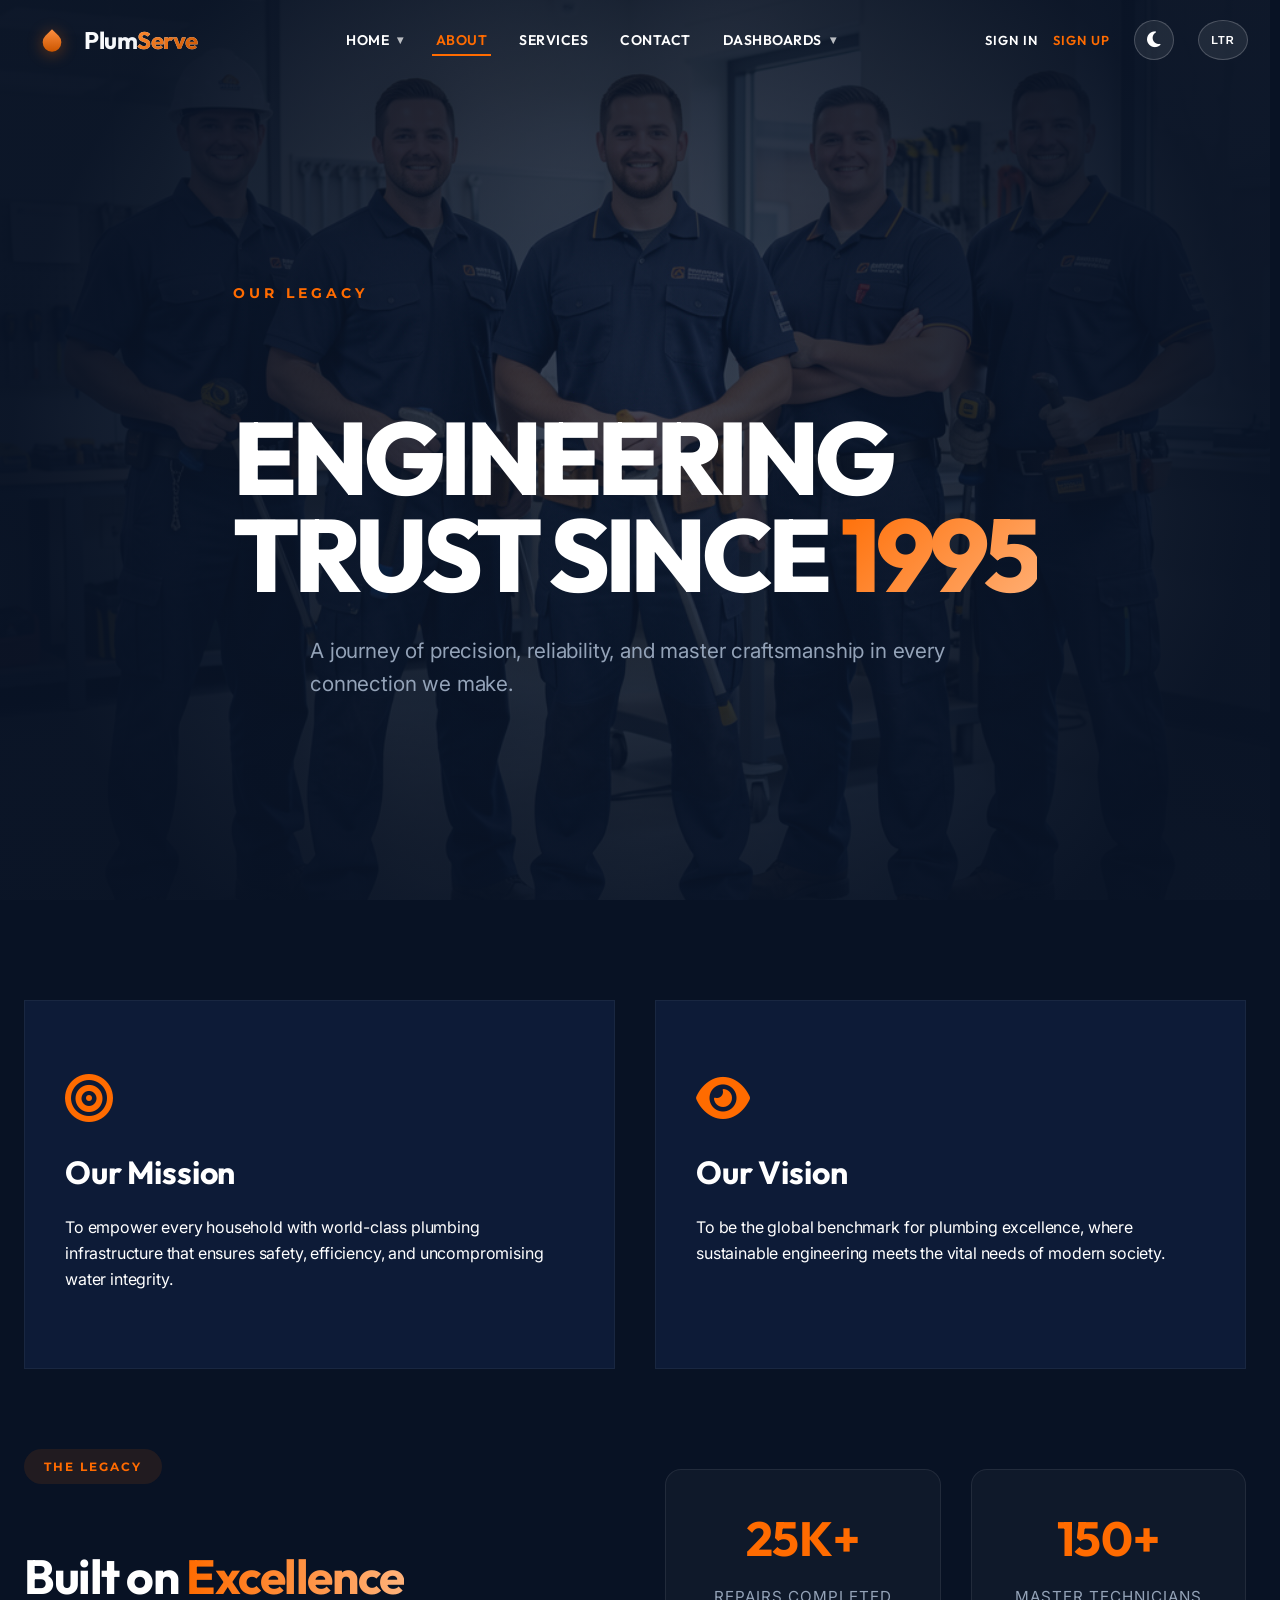
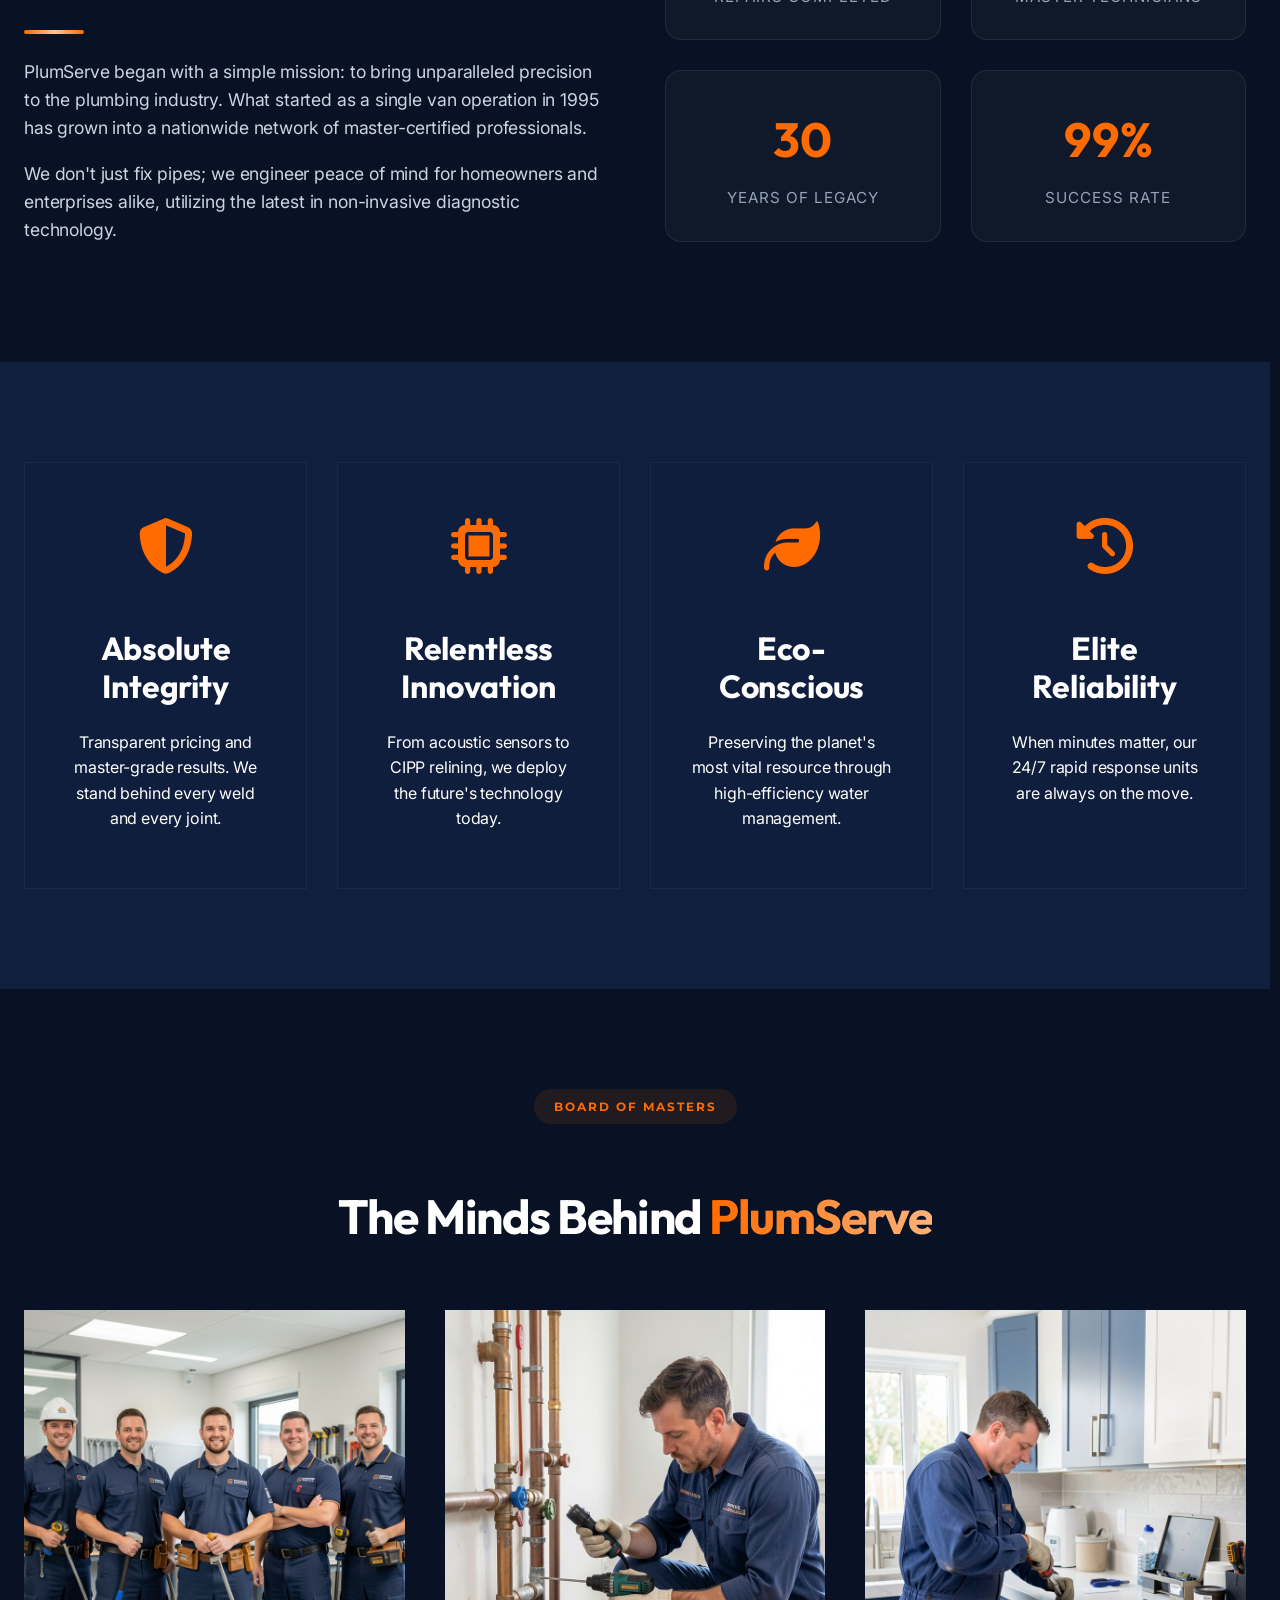
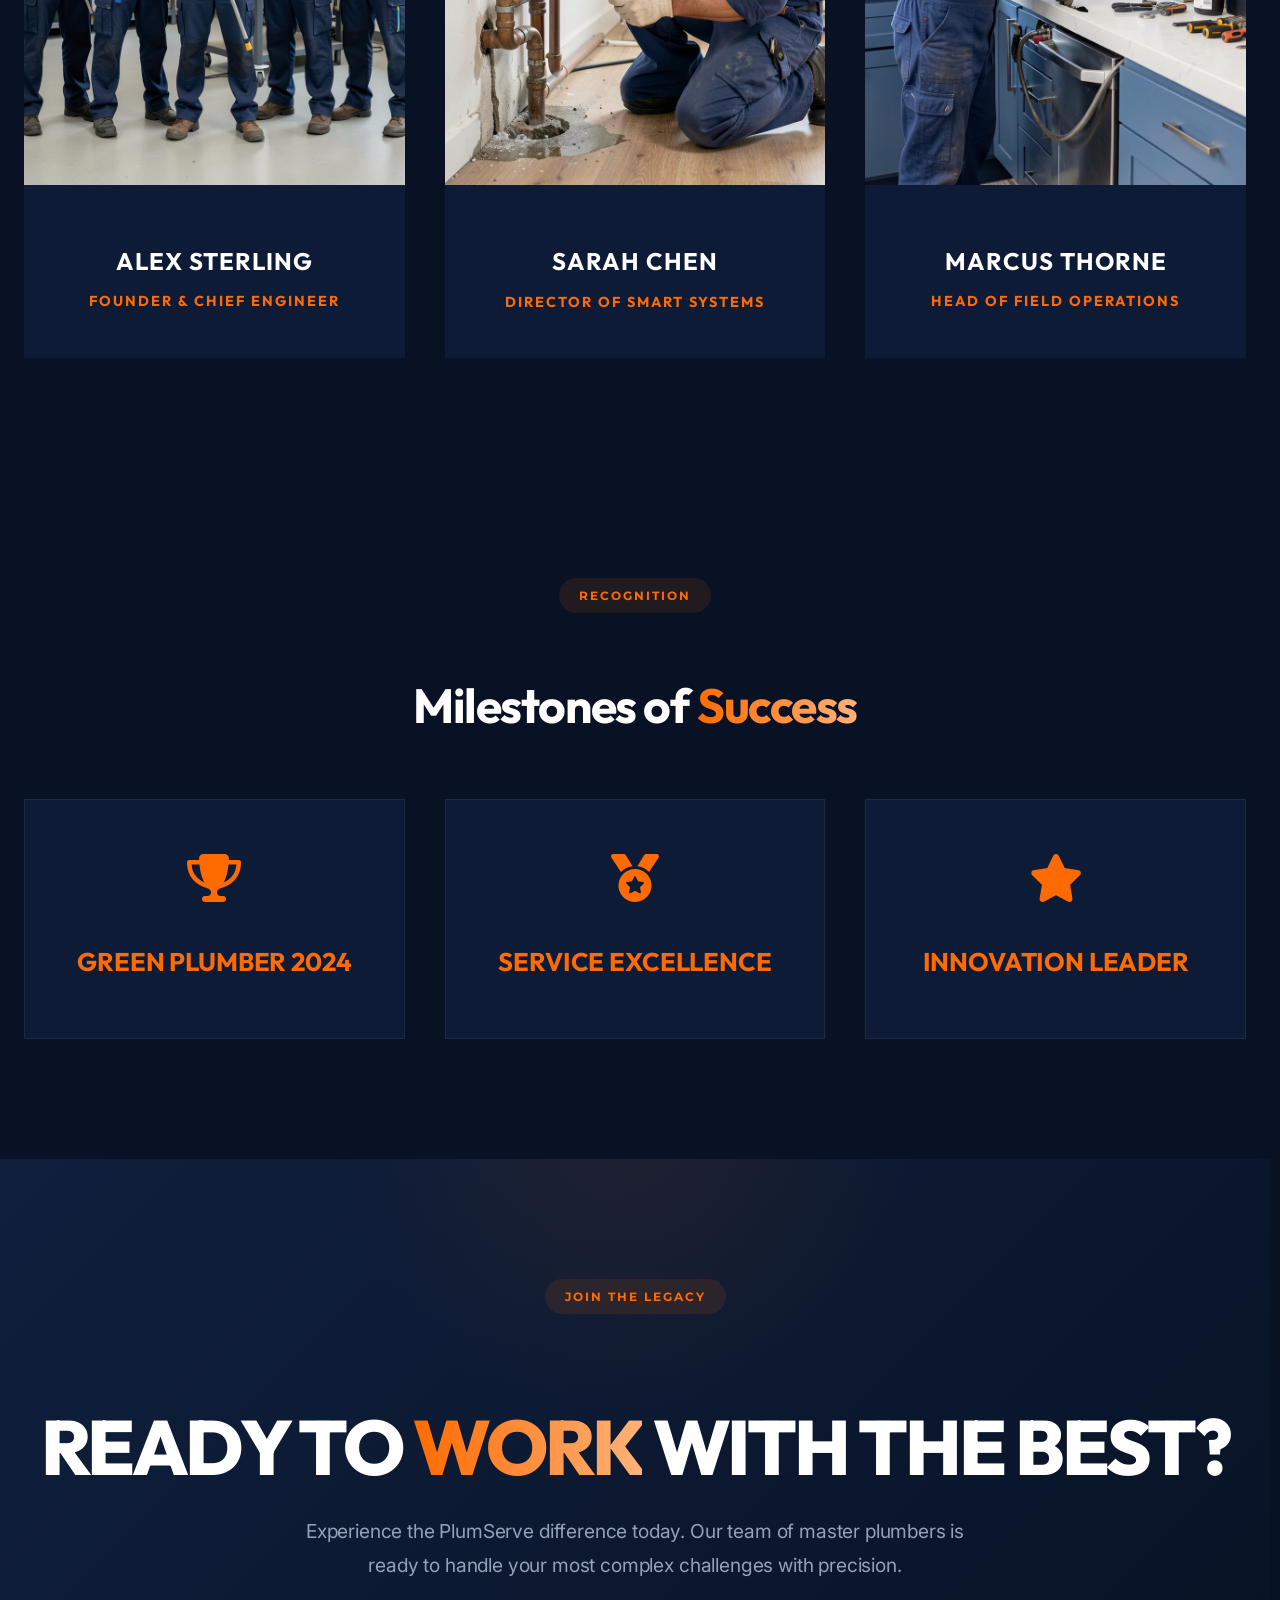
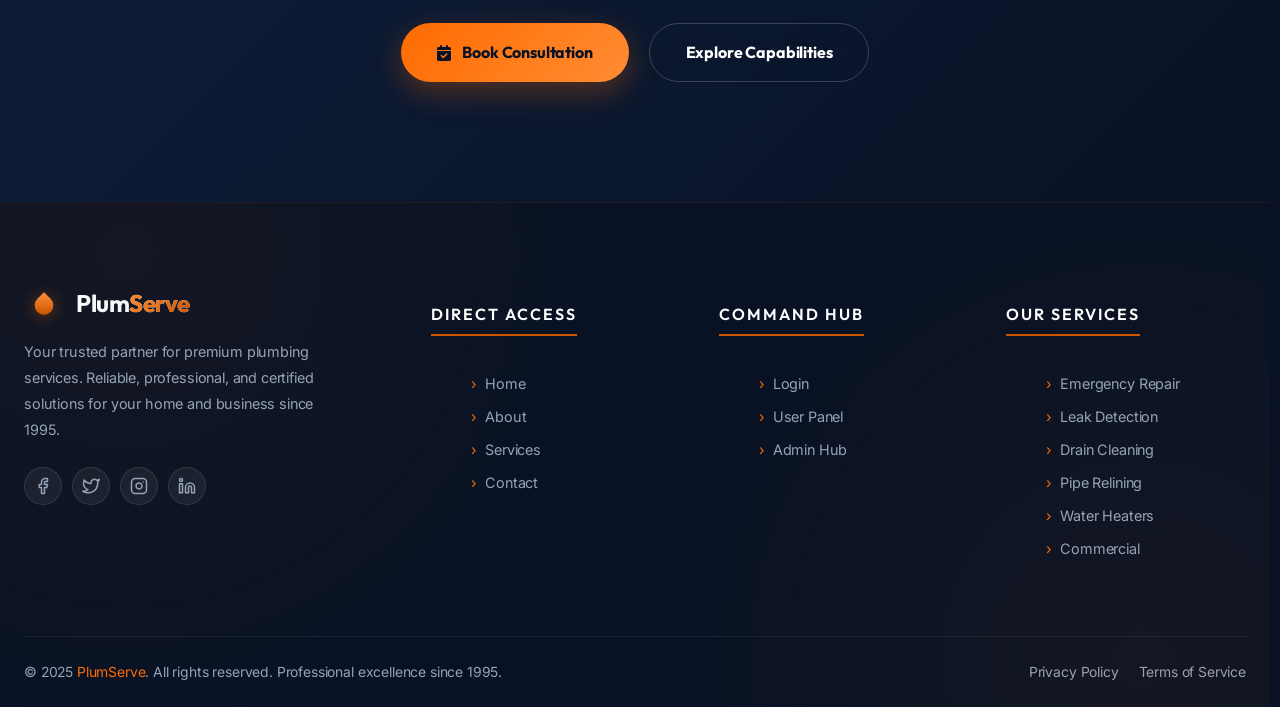
==== commit 409e857c: "Update project files" ====
--- a/about.html
+++ b/about.html
@@ -65,16 +65,7 @@
                 <button class="theme-btn" id="theme-btn" aria-label="Toggle Dark/Light Mode" title="Toggle Theme">
                     <i class="fa-solid fa-moon"></i>
                 </button>
-                <button class="globe-btn" id="globe-btn" aria-label="Toggle RTL/LTR direction" title="Toggle RTL/LTR">
-                    <svg xmlns="http://www.w3.org/2000/svg" width="22" height="22" viewBox="0 0 24 24" fill="none"
-                        stroke="currentColor" stroke-width="1.7" stroke-linecap="round" stroke-linejoin="round">
-                        <circle cx="12" cy="12" r="10" />
-                        <ellipse cx="12" cy="12" rx="4" ry="10" />
-                        <line x1="2" y1="9" x2="22" y2="9" />
-                        <line x1="2" y1="15" x2="22" y2="15" />
-                    </svg>
-                    <span class="dir-label" id="dir-label">LTR</span>
-                </button>
+                <button class="dir-btn" id="dir-btn" aria-label="Toggle RTL/LTR direction" title="Toggle RTL/LTR"><span class="dir-label">LTR</span></button>
                 <button class="hamburger" id="hamburger" aria-label="Open menu">
                     <span></span><span></span><span></span>
                 </button>
@@ -103,13 +94,20 @@
                 <a href="dashboard-admin.html">Admin Hub</a>
             </div>
         </div>
+        <div class="mobile-nav-item mobile-toggles-container">
+            <button class="theme-btn mobile-toggle-btn" aria-label="Toggle Theme">
+                <i class="fa-solid fa-moon"></i> Theme
+            </button>
+            <button class="dir-btn mobile-toggle-btn" aria-label="Toggle Direction"><span class="dir-label">LTR</span></button>
+        </div>
         <div class="mobile-nav-item"><a href="login.html" class="mobile-nav-link">Sign In</a></div>
         <div class="mobile-nav-item"><a href="signup.html" class="mobile-nav-link">Sign Up</a></div>
     </nav>
 
     <main>
         <!-- 1. Hero Section -->
-        <section class="about-hero hero-immersive" id="hero">
+        <section class="about-hero" id="hero">
+            <div class="hero-bg-animated"></div>
             <div class="hero-bg-overlay"></div>
             <div class="container hero-content">
                 <div class="reveal from-bottom">
@@ -125,10 +123,10 @@
             </div>
         </section>
 
-        <!-- 2. Mission Section -->
-        <section class="about-mission reveal" id="mission">
+        <!-- 2. Heritage Section (Merged Mission & Story) -->
+        <section class="about-heritage section-padding" id="heritage">
             <div class="container">
-                <div class="mission-panels">
+                <div class="mission-panels" style="margin-bottom: 80px;">
                     <div class="mission-panel reveal from-left">
                         <div class="panel-icon"><i class="fa-solid fa-bullseye" style="color:var(--gold)"></i></div>
                         <h3>Our Mission</h3>
@@ -142,19 +140,14 @@
                             vital needs of modern society.</p>
                     </div>
                 </div>
-            </div>
-        </section>
-
-        <!-- 2. Story Section -->
-        <section class="about-story" id="story">
-            <div class="container">
+
                 <div class="story-grid">
                     <div class="reveal from-left">
-                        <span class="section-tag">The Beginning</span>
+                        <span class="section-tag">The Legacy</span>
                         <h2 class="section-title">Built on <span>Excellence</span></h2>
                         <div class="gold-line" style="margin:0 0 24px;"></div>
                         <p class="section-desc">PlumServe began with a simple mission: to bring unparalleled precision
-                            to the plumbing industry. What started as a single van operation has grown into a
+                            to the plumbing industry. What started as a single van operation in 1995 has grown into a
                             nationwide network of master-certified professionals.</p>
                         <p class="section-desc">We don't just fix pipes; we engineer peace of mind for homeowners and
                             enterprises alike, utilizing the latest in non-invasive diagnostic technology.</p>
@@ -264,56 +257,7 @@
             </div>
         </section>
 
-        <!-- 6. Global Impact Section -->
-        <section class="about-impact" id="impact">
-            <div class="container">
-                <div class="impact-grid">
-                    <div class="impact-stats reveal">
-                        <div class="stat-item">
-                            <span class="stat-number">100k+</span>
-                            <p>Homes Protected</p>
-                        </div>
-                        <div class="stat-item">
-                            <span class="stat-number">5M+</span>
-                            <p>Gallons Saved</p>
-                        </div>
-                        <div class="stat-item">
-                            <span class="stat-number">500+</span>
-                            <p>Certified Masters</p>
-                        </div>
-                        <div class="stat-item">
-                            <span class="stat-number">24/7</span>
-                            <p>Response Shield</p>
-                        </div>
-                    </div>
-                    <div class="impact-content reveal from-right">
-                        <h3>Our Community Footprint</h3>
-                        <p>From historic residential districts to high-rise corporate towers, PlumServe is the trusted
-                            guardian of water integrity. Our massive service network ensures that elite technical
-                            support is accessible to everyone, everywhere.</p>
-                    </div>
-                </div>
-            </div>
-        </section>
-
-        <!-- 7. Lab Section (Scanline) -->
-        <section class="about-lab" id="lab">
-            <div class="lab-scanner-container">
-                <div class="lab-img-wrapper reveal">
-                    <img src="assets/images/freepik__emergency-plumber-repairing-burst-pipe-in-a-home-w__58423.png"
-                        alt="Testing Lab" />
-                    
-                </div>
-                <div class="lab-overlay-content container">
-                    <div class="reveal from-bottom">
-                        <span class="section-tag">Pressure Lab</span>
-                        <h2 class="section-title">Tested Under <span>Extreme</span> Conditions</h2>
-                        <p>Every fixture and sealant is scrutinized under laboratory pressure tests to ensure it meets
-                            our "Master Standard" before entering your home.</p>
-                    </div>
-                </div>
-            </div>
-        </section>
+
 
         <!-- 8. Awards Section -->
         <section class="about-awards" id="awards">
@@ -348,19 +292,6 @@
             </div>
         </section>
 
-        <!-- 9. Final CTA -->
-        <section class="about-cta" id="cta">
-            <div class="cta-gradient-bg"></div>
-            <div class="container">
-                <div class="reveal from-bottom">
-                    <h2>JOIN THE LEGACY?</h2>
-                    <p>Upgrade your home's infrastructure with the masters.</p>
-                    <div style="margin-top:40px;">
-                        <a href="contact.html" class="btn-primary">Connect With A Master</a>
-                    </div>
-                </div>
-            </div>
-        </section>
     </main>
 
     <!-- ══ FOOTER ══ -->
@@ -376,7 +307,7 @@
                 complex challenges with precision.
             </p>
             <div class="hero-cta-group">
-                <a href="contact.html" class="btn-primary">📅 Book Consultation</a>
+                <a href="contact.html" class="btn-primary"><i class="fa-solid fa-calendar-check"></i> Book Consultation</a>
                 <a href="services.html" class="btn-outline">Explore Capabilities</a>
             </div>
         </div>
--- a/css/style.css
+++ b/css/style.css
@@ -1,49 +1,65 @@
 html, body {
     overflow-x: hidden;
     width: 100%;
+    margin: 0;
+    padding: 0;
 }
 
 @import url('https://fonts.googleapis.com/css2?family=Outfit:wght@300;400;500;600;700;800&family=Montserrat:wght@400;500;600;700&family=Inter:wght@300;400;500;600&display=swap');
 
 :root {
-    /* Plumbing Premium Colors - Refined Palette */
+    /* Premium Plumbing Palette */
+    --primary: #ff6b00;
+    --primary-light: #ff8c33;
+    --primary-dark: #cc5600;
     --gold: #ff6b00;
-    --gold-light: #ff9142;
+    --gold-light: #ff8c33;
     --gold-dark: #cc5600;
+    --shadow-gold: 0 10px 30px rgba(255, 107, 0, 0.3);
     --navy: #081224;
-    /* Deeper Navy */
     --navy-mid: #0f1f3d;
     --navy-light: #1a2f5a;
-    --navy-card: rgba(15, 31, 61, 0.7);
-    /* Translucent cards */
+    --navy-card: rgba(15, 31, 61, 0.8);
     --white: #ffffff;
-    --off-white: #f1f5f9;
+    --off-white: #f8fafc;
     --gray: #94a3b8;
-
+    --text-muted: #cbd5e1; /* Increased contrast for subtext #26 */
+    
+    /* Glassmorphism & Effects */
+    --glass: rgba(255, 255, 255, 0.05);
+    --glass-border: rgba(255, 255, 255, 0.1);
+    --glass-blur: blur(12px);
+    
     /* Typography System */
     --font-heading: 'Outfit', sans-serif;
     --font-sub: 'Montserrat', sans-serif;
     --font-body: 'Inter', sans-serif;
 
-    --transition: 0.4s cubic-bezier(0.2, 0, 0.2, 1);
-    --shadow-gold: 0 10px 30px rgba(255, 107, 0, 0.3);
-    --shadow-card: 0 20px 50px rgba(0, 0, 0, 0.5);
-    --radius: 20px;
-    /* Softer corners */
-    --header-h: 90px;
+    --transition: 0.3s cubic-bezier(0.4, 0, 0.2, 1);
+    --shadow-sm: 0 4px 6px -1px rgba(0, 0, 0, 0.1);
+    --shadow-md: 0 10px 15px -3px rgba(0, 0, 0, 0.1);
+    --shadow-lg: 0 20px 25px -5px rgba(0, 0, 0, 0.1);
+    --shadow-primary: 0 10px 30px rgba(255, 107, 0, 0.3);
+    
+    --radius-sm: 8px;
+    --radius-md: 12px;
+    --radius-lg: 20px;
+    
+    /* Layout Standard #17 */
+    --header-h: 80px;
+    --header-h-mobile: 64px;
 }
 
 *,
 *::before,
 *::after {
     box-sizing: border-box;
-    margin: 0;
-    padding: 0;
 }
 
 html {
     scroll-behavior: smooth;
     font-size: 16px;
+    scrollbar-gutter: stable; /* #2 Fix scrollbar overlap */
 }
 
 html[dir="rtl"] {
@@ -56,52 +72,24 @@
     --navy-light: #f1f5f9;
     --navy-card: rgba(255, 255, 255, 0.95);
     --white: #0f172a;
-    --off-white: #1e293b; /* Refined dark blue for better contrast */
+    --off-white: #1e293b;
     --gray: #475569;
-}
-
-html[data-theme="light"] #header.scrolled {
-    background: rgba(255, 255, 255, 0.96);
-    box-shadow: 0 2px 20px rgba(0, 0, 0, 0.1);
-}
-
-html[data-theme="light"] #header.scrolled .globe-btn,
-html[data-theme="light"] #header.scrolled .theme-btn,
-html[data-theme="light"] #header.scrolled .hamburger {
-    background: rgba(0, 0, 0, 0.05) !important;
-    border-color: rgba(0, 0, 0, 0.1) !important;
-    color: #0f172a !important;
-}
-
-html[data-theme="light"] #header.scrolled .globe-btn:hover,
-html[data-theme="light"] #header.scrolled .theme-btn:hover,
-html[data-theme="light"] #header.scrolled .hamburger:hover {
-    background: rgba(0, 0, 0, 0.12) !important;
-    color: #0f172a !important;
-    box-shadow: 0 4px 15px rgba(0, 0, 0, 0.08);
-}
-
-html[data-theme="light"] #header.scrolled .hamburger span {
-    background: #0f172a !important;
-}
-
-html[data-theme="light"] .hamburger:hover span {
-    background: var(--navy);
-}
-
+    --text-muted: #4b5563;
+    --glass: rgba(0, 0, 0, 0.03);
+    --glass-border: rgba(0, 0, 0, 0.1);
+}
 
 body {
     font-family: var(--font-body);
     background: var(--navy);
     color: var(--white);
-    overflow-x: hidden;
-    line-height: 1.7;
+    line-height: 1.6;
     letter-spacing: -0.01em;
 }
 
-/* ===== SCROLLBAR ===== */
+/* ===== SCROLLBAR #2 ===== */
 ::-webkit-scrollbar {
-    width: 6px;
+    width: 10px;
 }
 
 ::-webkit-scrollbar-track {
@@ -109,127 +97,147 @@
 }
 
 ::-webkit-scrollbar-thumb {
-    background: var(--gold);
-    border-radius: 3px;
-}
-
-/* ===== UTILITIES ===== */
-.container {
-    max-width: 1280px;
-    margin: 0 auto;
-    padding: 0 24px;
-}
+    background: var(--primary);
+    border: 2px solid var(--navy);
+    border-radius: 10px;
+}
+
+/* ===== TYPOGRAPHY #24, #25 ===== */
+h1, h2, h3, h4, h5, h6 {
+    font-family: var(--font-heading);
+    font-weight: 700;
+    line-height: 1.2;
+    margin-bottom: 1.5rem;
+}
+
+h1 { font-size: clamp(2.5rem, 5vw, 4rem); letter-spacing: -0.04em; }
+h2 { font-size: clamp(2rem, 4vw, 3rem); letter-spacing: -0.03em; }
+h3 { font-size: clamp(1.5rem, 3vw, 2rem); }
+h4 { font-size: 1.25rem; }
 
 .section-tag {
     display: inline-block;
     font-family: var(--font-sub);
     font-size: 12px;
     font-weight: 700;
-    letter-spacing: 2.5px;
+    letter-spacing: 2px;
     text-transform: uppercase;
-    color: var(--gold);
-    background: rgba(255, 107, 0, 0.08);
-    padding: 8px 22px;
+    color: var(--primary);
+    background: rgba(255, 107, 0, 0.1);
+    padding: 8px 20px;
     border-radius: 50px;
-    margin-bottom: 24px;
-}
-
-.section-title {
-    font-family: var(--font-heading);
-    font-size: clamp(2.5rem, 5vw, 4rem);
-    font-weight: 800;
-    letter-spacing: -0.04em;
-    line-height: 1;
-    margin-bottom: 24px;
+    margin-bottom: 1.5rem;
 }
 
 .section-title span {
-    background: linear-gradient(to right, var(--gold), #ffb27a);
+    background: linear-gradient(to right, var(--primary), #ffb27a);
     -webkit-background-clip: text;
     background-clip: text;
     -webkit-text-fill-color: transparent;
 }
 
 .section-desc {
-    color: var(--gray);
-    font-size: 1rem;
-    max-width: 560px;
-    line-height: 1.8;
+    color: var(--text-muted); /* #26 */
+    font-size: 1.1rem;
+    max-width: 600px;
+    margin-left: auto;
+    margin-right: auto;
 }
 
 .section-header {
     text-align: center;
-    margin-bottom: 60px;
-}
-
-/* Utility: standard section padding */
+    margin-bottom: 4rem;
+}
+
+.section-header.left-align {
+    text-align: left;
+}
+
+.section-header.left-align .section-desc {
+    margin-left: 0;
+}
+
 .section-padding {
     padding: 100px 0;
-    background: var(--navy);
-}
-
-/* Utility: alternating section background */
-.alt-bg {
-    background: var(--navy-mid) !important;
-}
-
-.section-header .section-desc {
+}
+
+.container {
+    max-width: 1280px;
     margin: 0 auto;
-}
-
-.btn-primary {
+    padding: 0 24px;
+}
+
+/* ===== BUTTONS #10, #19, #30 ===== */
+.btn-primary, .btn-outline, .btn-gold, .btn-outline-gold {
     display: inline-flex;
     align-items: center;
+    justify-content: center; /* #30 */
     gap: 12px;
-    background: linear-gradient(135deg, var(--gold), #ff9142);
-    color: var(--navy);
+    padding: 16px 36px;
+    border-radius: 100px;
     font-family: var(--font-heading);
     font-weight: 700;
     font-size: 16px;
-    padding: 18px 40px;
-    border-radius: 100px;
     text-decoration: none;
+    transition: var(--transition);
+    cursor: pointer;
     border: none;
-    cursor: pointer;
-    transition: var(--transition);
-    box-shadow: 0 15px 35px rgba(255, 107, 0, 0.2);
+    white-space: nowrap;
+}
+
+.btn-primary {
+    background: linear-gradient(135deg, var(--primary), var(--primary-light));
+    color: var(--navy);
+    box-shadow: var(--shadow-primary);
 }
 
 .btn-primary:hover {
-    transform: translateY(-5px);
-    box-shadow: 0 20px 45px rgba(255, 107, 0, 0.4);
+    transform: translateY(-3px);
+    box-shadow: 0 15px 30px rgba(255, 107, 0, 0.4);
     filter: brightness(1.1);
 }
 
 .btn-outline {
-    display: inline-flex;
-    align-items: center;
-    gap: 12px;
-    background: rgba(255, 255, 255, 0.03);
-    backdrop-filter: blur(10px);
+    background: transparent;
     color: var(--white);
-    font-family: var(--font-heading);
-    font-weight: 600;
-    font-size: 16px;
-    padding: 17px 38px;
-    border-radius: 100px;
-    text-decoration: none;
     border: 1px solid rgba(255, 255, 255, 0.2);
-    cursor: pointer;
-    transition: var(--transition);
+    backdrop-filter: var(--glass-blur);
 }
 
 .btn-outline:hover {
-    background: var(--white) !important;
-    color: var(--navy) !important;
-    border-color: var(--white) !important;
-    transform: translateY(-5px);
+    background: var(--white);
+    color: var(--navy);
+    border-color: var(--white);
+    transform: translateY(-3px);
+}
+
+.btn-gold {
+    background: var(--primary);
+    color: var(--navy);
+}
+
+.btn-gold:hover {
+    background: var(--primary-light);
+    transform: translateY(-3px);
+    box-shadow: var(--shadow-primary);
+}
+
+.btn-outline-gold {
+    background: transparent;
+    color: var(--primary);
+    border: 2px solid var(--primary);
+}
+
+.btn-outline-gold:hover {
+    background: var(--primary);
+    color: var(--navy);
+    transform: translateY(-3px);
 }
 
 .gold-line {
-    width: 80px;
+    width: 60px;
     height: 4px;
-    background: var(--gold);
+    background: var(--primary);
     border-radius: 2px;
     margin: 0 auto 30px;
     position: relative;
@@ -240,111 +248,40 @@
     content: '';
     position: absolute;
     inset: 0;
-    background: linear-gradient(90deg, transparent, rgba(255, 255, 255, 0.8), transparent);
+    background: linear-gradient(90deg, transparent, rgba(255, 255, 255, 0.6), transparent);
     animation: lineShimmer 2s infinite;
 }
 
 @keyframes lineShimmer {
-    0% {
-        transform: translateX(-100%);
-    }
-
-    100% {
-        transform: translateX(100%);
-    }
-}
-
-/* Button Utilities */
-.btn-gold {
-    display: inline-flex;
-    align-items: center;
-    justify-content: center;
-    padding: 14px 32px;
-    background: var(--gold);
-    color: var(--navy);
-    font-family: var(--font-heading);
-    font-weight: 700;
-    text-transform: uppercase;
-    letter-spacing: 1.5px;
-    text-decoration: none;
-    border: none;
-    border-radius: 4px;
-    transition: var(--transition);
-    cursor: pointer;
-}
-
-.btn-gold:hover {
-    background: var(--gold-light);
-    transform: translateY(-2px);
-    box-shadow: var(--shadow-gold);
-}
-
-.btn-outline-gold {
-    display: inline-flex;
-    align-items: center;
-    justify-content: center;
-    padding: 13px 30px;
-    background: transparent;
-    color: var(--gold);
-    border: 2px solid var(--gold);
-    font-family: var(--font-heading);
-    font-weight: 700;
-    text-transform: uppercase;
-    letter-spacing: 1.5px;
-    text-decoration: none;
-    border-radius: 4px;
-    transition: var(--transition);
-    cursor: pointer;
-}
-
-.btn-outline-gold:hover {
-    background: var(--gold);
-    color: var(--navy);
-    transform: translateY(-2px);
-}
-
-.btn-primary-large {
-    display: inline-flex;
-    align-items: center;
-    justify-content: center;
-    padding: 18px 48px;
-    background: linear-gradient(135deg, var(--gold), var(--gold-dark));
-    color: var(--navy);
-    font-family: var(--font-heading);
-    font-weight: 700;
-    font-size: 1.2rem;
-    text-transform: uppercase;
-    letter-spacing: 2px;
-    text-decoration: none;
-    border-radius: 4px;
-    transition: var(--transition);
-    box-shadow: 0 10px 30px rgba(0, 0, 0, 0.3);
-}
-
-.btn-primary-large:hover {
-    transform: translateY(-4px) scale(1.02);
-    box-shadow: var(--shadow-gold);
-}
-
-/* ===== HEADER ===== */
+    0% { transform: translateX(-100%); }
+    100% { transform: translateX(100%); }
+}
+
+/* ===== HEADER #17, #2, #9, #15 ===== */
 #header {
     position: fixed;
     top: 0;
     left: 0;
-    right: 0;
+    width: 100%;
+    height: var(--header-h); /* #17 Standard height */
     z-index: 1000;
-    height: var(--header-h);
+    display: flex;
+    align-items: center;
+    transition: var(--transition);
     background: transparent;
-    transition: background 0.4s, box-shadow 0.4s, height 0.4s;
-    display: flex;
-    align-items: center;
+}
+
+@media (max-width: 768px) {
+    #header {
+        height: var(--header-h-mobile); /* #17 Mobile height */
+    }
 }
 
 #header.scrolled {
     background: rgba(10, 14, 26, 0.96);
     backdrop-filter: blur(16px);
     box-shadow: 0 2px 30px rgba(0, 0, 0, 0.5);
-    height: 72px; /* Increased slightly for premium feel */
+    height: 70px; /* Standardized scroll height */
 }
 
 html[data-theme="light"] #header.scrolled {
@@ -426,7 +363,8 @@
 .main-nav {
     display: flex;
     align-items: center;
-    gap: 4px;
+    gap: 1.5rem; /* #15 Consistent spacing */
+    height: 100%;
 }
 
 .nav-item {
@@ -437,16 +375,16 @@
     position: relative;
     display: flex;
     align-items: center;
-    gap: 6px;
+    height: var(--header-h); /* #9 Consistent height */
+    gap: 8px;
     font-family: var(--font-heading);
     font-weight: 600;
-    font-size: 15px;
-    letter-spacing: 1px;
+    font-size: 14px;
+    letter-spacing: 0.5px;
     text-transform: uppercase;
-    color: var(--off-white);
+    color: var(--white);
     text-decoration: none;
-    padding: 10px 14px;
-    border-radius: 4px;
+    padding: 0 4px;
     transition: var(--transition);
     white-space: nowrap;
 }
@@ -454,40 +392,33 @@
 .nav-link::after {
     content: '';
     position: absolute;
-    bottom: 2px;
-    left: 14px;
-    right: 14px;
+    bottom: 24px;
+    left: 0;
+    right: 0;
     height: 2px;
-    background: var(--gold);
+    background: var(--primary);
     transform: scaleX(0);
-    transform-origin: right;
-    transition: transform 0.4s cubic-bezier(0.4, 0, 0.2, 1);
-    border-radius: 2px;
+    transition: transform 0.3s ease;
 }
 
 .nav-link:hover::after,
 .nav-link.active::after {
     transform: scaleX(1);
-    transform-origin: left;
 }
 
 .nav-link:hover,
 .nav-link.active {
-    color: var(--gold);
-    text-shadow: 0 0 10px rgba(255, 107, 0, 0.4);
+    color: var(--primary);
 }
 
 .nav-link .arrow {
-    font-size: 10px;
-    transition: transform 0.3s;
+    font-size: 12px;
+    opacity: 0.7;
 }
 
 .nav-link.nav-signup {
-    color: var(--gold) !important;
-}
-
-.nav-link.nav-signup:hover {
-    color: var(--gold-light) !important;
+    color: var(--primary) !important;
+    font-weight: 700;
 }
 
 .nav-item.dropdown-active .arrow {
@@ -496,19 +427,21 @@
 
 .dropdown {
     position: absolute;
-    top: calc(100% + 8px);
-    background: rgba(18, 24, 40, 0.98);
-    backdrop-filter: blur(20px);
-    border: 1px solid rgba(255, 107, 0, 0.2);
-    border-radius: var(--radius);
-    min-width: 200px;
-    padding: 8px;
-    box-shadow: var(--shadow-card);
+    top: 100%; /* #13 Directly beneath */
+    left: 0; /* #13 Aligned with parent */
+    background: var(--navy-mid);
+    backdrop-filter: var(--glass-blur);
+    border: 1px solid var(--glass-border);
+    border-radius: var(--radius-md);
+    min-width: 220px;
+    padding: 12px;
+    box-shadow: var(--shadow-lg);
     opacity: 0;
     visibility: hidden;
-    transform: translateY(-8px);
-    transition: all 0.3s ease;
+    transform: translateY(10px);
+    transition: var(--transition);
     pointer-events: none;
+    z-index: 10;
 }
 
 html[dir="rtl"] .dropdown {
@@ -562,27 +495,30 @@
     flex-shrink: 0;
 }
 
-.globe-btn {
+.dir-btn {
     display: flex;
     align-items: center;
     justify-content: center;
-    width: 42px;
+    min-width: 50px;
     height: 42px;
-    border-radius: 50%;
+    padding: 0 10px;
+    border-radius: 20px;
     background: rgba(255, 255, 255, 0.08);
     border: 1px solid rgba(255, 255, 255, 0.3);
     color: #ffffff;
-    font-size: 20px;
+    font-size: 13px;
+    font-weight: 700;
     cursor: pointer;
     transition: var(--transition);
     position: relative;
-}
-
-.globe-btn:hover {
+    letter-spacing: 1px;
+}
+
+.dir-btn:hover {
     background: #ffffff;
     color: var(--navy);
     box-shadow: 0 4px 20px rgba(255, 255, 255, 0.2);
-    transform: rotate(20deg) scale(1.1);
+    transform: translateY(-2px);
 }
 
 .login-btn {
@@ -638,11 +574,14 @@
     box-shadow: var(--shadow-gold);
 }
 
-.globe-btn .dir-label {
-    display: none;
-}
-
-.theme-btn, .globe-btn, .hamburger {
+.dir-btn .dir-label {
+    display: block;
+    font-size: 11px;
+    font-weight: 700;
+    letter-spacing: 1px;
+}
+
+.theme-btn, .dir-btn, .hamburger {
     display: flex;
     align-items: center;
     justify-content: center;
@@ -664,7 +603,7 @@
     width: 24px;
 }
 
-.theme-btn:hover, .globe-btn:hover, .hamburger:hover {
+.theme-btn:hover, .dir-btn:hover, .hamburger:hover {
     background: #ffffff;
     color: var(--navy);
     box-shadow: 0 4px 15px rgba(255, 255, 255, 0.2);
@@ -676,7 +615,14 @@
 .header-actions {
     display: flex;
     align-items: center;
-    gap: 12px;
+    gap: 1.5rem;
+}
+
+@media (max-width: 1024px) {
+    .header-actions .theme-btn,
+    .header-actions .dir-btn {
+        display: none; /* #33 Relocate to hamburger */
+    }
 }
 
 .hamburger:hover {
@@ -715,15 +661,15 @@
     position: fixed;
     top: 0;
     right: -100%;
-    width: 320px; /* Slightly wider */
+    width: 320px;
     height: 100vh;
     background: var(--navy-mid);
-    z-index: 1200; /* Above header */
+    z-index: 1200;
     overflow-y: auto;
-    padding: 90px 24px 40px;
+    padding: 100px 32px 40px; /* #17 Mobile padding */
     transition: right 0.4s cubic-bezier(0.4, 0, 0.2, 1);
-    border-left: 1px solid rgba(255, 107, 0, 0.1);
-    box-shadow: -10px 0 30px rgba(0, 0, 0, 0.2);
+    border-left: 1px solid var(--glass-border);
+    box-shadow: -20px 0 60px rgba(0, 0, 0, 0.5);
 }
 
 html[dir="rtl"] .mobile-nav {
@@ -782,7 +728,7 @@
         gap: 8px;
     }
 
-    .globe-btn {
+    .dir-btn {
         width: 36px;
         height: 36px;
         font-size: 16px;
@@ -833,6 +779,45 @@
     color: var(--gold);
 }
 
+/* Mobile Toggles */
+.mobile-toggles-container {
+    display: flex;
+    gap: 15px;
+    padding: 20px 0;
+}
+
+.mobile-toggle-btn {
+    flex: 1;
+    border-radius: 8px !important;
+    background: rgba(255, 255, 255, 0.1) !important;
+    border: 1px solid rgba(255, 255, 255, 0.2) !important;
+    color: #ffffff !important;
+    display: flex !important;
+    align-items: center;
+    justify-content: center;
+    gap: 8px;
+    font-size: 14px !important;
+    font-weight: 600;
+    width: auto !important;
+    height: 42px !important;
+    cursor: pointer;
+    transition: var(--transition);
+}
+
+.mobile-toggle-btn:hover {
+    background: rgba(255, 255, 255, 0.2) !important;
+}
+
+html[data-theme="light"] .mobile-toggle-btn {
+    background: rgba(0, 0, 0, 0.05) !important;
+    border: 1px solid rgba(0, 0, 0, 0.1) !important;
+    color: #0f172a !important;
+}
+
+html[data-theme="light"] .mobile-toggle-btn:hover {
+    background: rgba(0, 0, 0, 0.1) !important;
+}
+
 /* ===== HERO SECTION ===== */
 #hero {
     position: relative;
@@ -1106,8 +1091,20 @@
 
 .features-grid {
     display: grid;
-    grid-template-columns: repeat(auto-fit, minmax(220px, 1fr));
-    gap: 28px;
+    grid-template-columns: repeat(4, 1fr); /* #12 Balanced grid */
+    gap: 30px;
+}
+
+@media (max-width: 1024px) {
+    .features-grid {
+        grid-template-columns: repeat(2, 1fr);
+    }
+}
+
+@media (max-width: 600px) {
+    .features-grid {
+        grid-template-columns: 1fr;
+    }
 }
 
 .feature-card {
@@ -1498,7 +1495,7 @@
 }
 
 .sc-list li::before {
-    content: '✓';
+    content: '\2713';
     color: var(--gold);
     font-weight: 800;
 }
@@ -1514,7 +1511,7 @@
    ══════════════════════════════════════════ */
 .essentials-row {
     display: grid;
-    grid-template-columns: repeat(auto-fit, minmax(320px, 1fr));
+    grid-template-columns: repeat(3, 1fr); /* #12 Balanced grid */
     gap: 30px;
     margin-top: 50px;
 }
@@ -1671,31 +1668,43 @@
    SECTION: TRUST MASONRY (Testimonials)
    ══════════════════════════════════════════ */
 .trust-masonry {
-    columns: 3 350px;
-    column-gap: 30px;
+    display: grid;
+    grid-template-columns: repeat(3, 1fr); /* #12, #22 Balanced grid */
+    gap: 30px;
     margin-top: 50px;
 }
 
+@media (max-width: 992px) {
+    .trust-masonry {
+        grid-template-columns: repeat(2, 1fr);
+    }
+}
+
+@media (max-width: 600px) {
+    .trust-masonry {
+        grid-template-columns: 1fr;
+    }
+}
+
 .trust-card {
-    break-inside: avoid;
     background: var(--navy-card);
     padding: 40px;
-    border-radius: var(--radius);
-    margin-bottom: 30px;
-    border: 1px solid rgba(255, 255, 255, 0.05);
+    border-radius: var(--radius-lg);
+    border: 1px solid var(--glass-border);
     transition: var(--transition);
-}
-
-.trust-card:hover {
-    border-color: var(--gold);
-    transform: translateY(-5px);
+    text-align: center; /* #11 Center alignment */
+    display: flex;
+    flex-direction: column;
+    align-items: center;
+    justify-content: center;
 }
 
 .tc-quote {
-    font-size: 15px;
-    line-height: 1.7;
-    color: var(--off-white);
+    font-size: 1.1rem;
+    line-height: 1.8;
+    color: var(--white);
     margin-bottom: 25px;
+    font-style: italic;
 }
 
 .tc-user {
@@ -2052,7 +2061,7 @@
     justify-content: center;
     text-align: center;
     padding: 120px 0 80px;
-    background: url('https://images.unsplash.com/photo-1504328345606-18bbc8c9d7d1?q=80&w=1470&auto=format&fit=crop') center/cover no-repeat;
+    background: url('../assets/images/freepik__team-of-professional-plumbers-standing-together-wi__58425.png') center/cover no-repeat;
     overflow: hidden;
 }
 
@@ -2731,8 +2740,8 @@
 }
 
 .footer-col ul li a:hover {
-    color: var(--gold);
-    padding-inline-start: 6px;
+    color: var(--primary); /* #21 Clearly visible color */
+    padding-inline-start: 8px;
 }
 
 .footer-contact-item {
@@ -3074,7 +3083,7 @@
     position: absolute;
     inset: 0;
     background: linear-gradient(to bottom, rgba(10, 14, 26, 0.5), rgba(10, 14, 26, 0.7)),
-        url('https://images.unsplash.com/photo-1542013936693-884638332954?q=80&w=2070') center/cover no-repeat;
+        url('../assets/images/freepik__team-of-professional-plumbers-standing-together-wi__58425.png') center/cover no-repeat;
     animation: bgZoom 20s ease-in-out infinite alternate;
 }
 
@@ -3902,7 +3911,7 @@
     position: absolute;
     inset: 0;
     background: linear-gradient(to bottom, rgba(10, 14, 26, 0.4), rgba(10, 14, 26, 0.7)),
-        url('https://images.unsplash.com/photo-1584622650111-993a426fbf0a?q=80&w=2070') center/cover no-repeat;
+        url('../assets/images/freepik__professional-plumber-repairing-pipes-in-a-modern-h__58419.png') center/cover no-repeat;
     animation: bgZoom 20s ease-in-out infinite alternate;
     filter: contrast(1.1) brightness(0.9);
 }
@@ -4010,7 +4019,7 @@
 }
 
 .coaching-list li::before {
-    content: '✓';
+    content: '\2713';
     position: absolute;
     left: 0;
     color: var(--gold);
@@ -4606,7 +4615,7 @@
     position: absolute;
     inset: 0;
     background: linear-gradient(to bottom, rgba(10, 14, 26, 0.5), rgba(10, 14, 26, 0.8)),
-        url('https://images.unsplash.com/photo-1484154218962-a197022b5858?q=80&w=2074') center/cover no-repeat;
+        url('../assets/images/freepik__emergency-plumber-repairing-burst-pipe-in-a-home-w__58423.png') center/cover no-repeat;
     animation: bgZoom 20s ease-in-out infinite alternate;
     filter: contrast(1.1) brightness(0.8);
 }
@@ -5599,7 +5608,7 @@
     position: absolute;
     inset: 0;
     background: linear-gradient(to bottom, rgba(12, 26, 50, 0.4), rgba(12, 26, 50, 0.7)),
-        url('https://images.unsplash.com/photo-1503387762-592dea58ef23?q=80&w=1632&auto=format&fit=crop') center/cover no-repeat;
+        url('../assets/images/freepik__professional-plumber-repairing-pipes-in-a-modern-h__58419.png') center/cover no-repeat;
     animation: bgZoom 20s ease-in-out infinite alternate;
     filter: contrast(1.1) brightness(0.9);
 }
@@ -5687,7 +5696,7 @@
 }
 
 .coaching-list li::before {
-    content: '✓';
+    content: '\2713';
     position: absolute;
     left: 0;
     color: var(--gold);
@@ -6081,7 +6090,7 @@
     position: absolute;
     inset: 0;
     background: linear-gradient(to bottom, rgba(12, 26, 50, 0.5), rgba(12, 26, 50, 0.7)),
-        url('https://images.unsplash.com/photo-1503387762-592dea58ef23?q=80&w=1632&auto=format&fit=crop') center/cover no-repeat;
+        url('../assets/images/freepik__team-of-professional-plumbers-standing-together-wi__58425.png') center/cover no-repeat;
     animation: bgZoom 20s ease-in-out infinite alternate;
 }
 
@@ -7197,9 +7206,7 @@
         display: none !important;
     }
 
-    .dir-label {
-        display: none;
-    }
+    /* .dir-label display none removed to show text toggle on mobile */
 
     .user-profile {
         padding: 5px;
@@ -7320,7 +7327,7 @@
 
 .auth-visual-side {
     flex: 1;
-    background: url('https://images.unsplash.com/photo-1584622650111-993a426fbf0a?q=80&w=1470&auto=format&fit=crop') center/cover no-repeat;
+    background: url('../assets/images/freepik__professional-plumbing-tools-arranged-on-workbench-__58424.png') center/cover no-repeat;
     position: relative;
     display: flex;
     align-items: flex-end;
@@ -8433,47 +8440,47 @@
     .logo-text { font-size: 20px; }
 }
 
-.auth-globe { position: absolute; top: 20px; right: 20px; z-index: 10; }
+.auth-dir { position: absolute; top: 20px; right: 20px; z-index: 10; }
 
 
 /* Dashboard Globe specific */
-.header-action-item .globe-btn {
+.header-action-item .dir-btn {
     position: relative;
     top: auto;
     right: auto;
-    width: 40px;
+    min-width: 50px;
     height: 40px;
+    padding: 0 10px;
+    border-radius: 20px;
     background: rgba(255, 255, 255, 0.08); /* Dark mode default */
     border: 1px solid rgba(255, 255, 255, 0.2);
     color: var(--white) !important;
     display: flex;
     align-items: center;
     justify-content: center;
-}
-
-.header-action-item .globe-btn svg {
-    stroke: currentColor !important;
-}
-
-.header-action-item .globe-btn:hover {
+    font-size: 12px;
+    font-weight: 700;
+    letter-spacing: 1px;
+}
+
+.header-action-item .dir-btn:hover {
     background: rgba(255, 255, 255, 0.15);
+    transform: translateY(-2px);
 }
 
 /* Light Mode Dashboard Header Buttons */
-html[data-theme="light"] .header-action-item .globe-btn,
+html[data-theme="light"] .header-action-item .dir-btn,
 html[data-theme="light"] .header-action-item .theme-btn,
+html[data-theme="light"] .header-action-item .notif-btn,
 html[data-theme="light"] .dash-sidebar-toggle {
     background: rgba(0, 0, 0, 0.06) !important;
     border: 1px solid rgba(0, 0, 0, 0.12) !important;
     color: var(--white) !important;
 }
 
-html[data-theme="light"] .header-action-item .globe-btn svg {
-    stroke: var(--white) !important;
-}
-
-html[data-theme="light"] .header-action-item .globe-btn:hover,
+html[data-theme="light"] .header-action-item .dir-btn:hover,
 html[data-theme="light"] .header-action-item .theme-btn:hover,
+html[data-theme="light"] .header-action-item .notif-btn:hover,
 html[data-theme="light"] .dash-sidebar-toggle:hover {
     background: rgba(0, 0, 0, 0.1) !important;
 }
@@ -8488,7 +8495,7 @@
     right: 80px;
     z-index: 100;
 }
-.auth-globe {
+.auth-dir {
     position: absolute;
     top: 30px;
     right: 30px;
@@ -8497,14 +8504,14 @@
 
 /* Light Mode Overrides for Auth Toggles */
 html[data-theme="light"] .auth-theme,
-html[data-theme="light"] .auth-globe {
+html[data-theme="light"] .auth-dir {
     color: #0f172a !important;
     background: rgba(0, 0, 0, 0.05) !important;
     border: 1px solid rgba(0, 0, 0, 0.1) !important;
 }
 
 html[data-theme="light"] .auth-theme:hover,
-html[data-theme="light"] .auth-globe:hover {
+html[data-theme="light"] .auth-dir:hover {
     background: rgba(0, 0, 0, 0.1) !important;
     color: #0f172a !important;
 }
@@ -9495,6 +9502,14 @@
     color: #0f172a; /* Force dark navy for regular links only when scrolled */
 }
 
+html[data-theme="light"] #header.scrolled .dir-btn,
+html[data-theme="light"] #header.scrolled .theme-btn,
+html[data-theme="light"] #header.scrolled .hamburger {
+    color: #0f172a !important;
+    background: rgba(0, 0, 0, 0.05) !important;
+    border: 1px solid rgba(0, 0, 0, 0.1) !important;
+}
+
 html[data-theme="light"] .nav-link:hover,
 html[data-theme="light"] .nav-link.active,
 html[data-theme="light"] #header.scrolled .nav-link:hover,
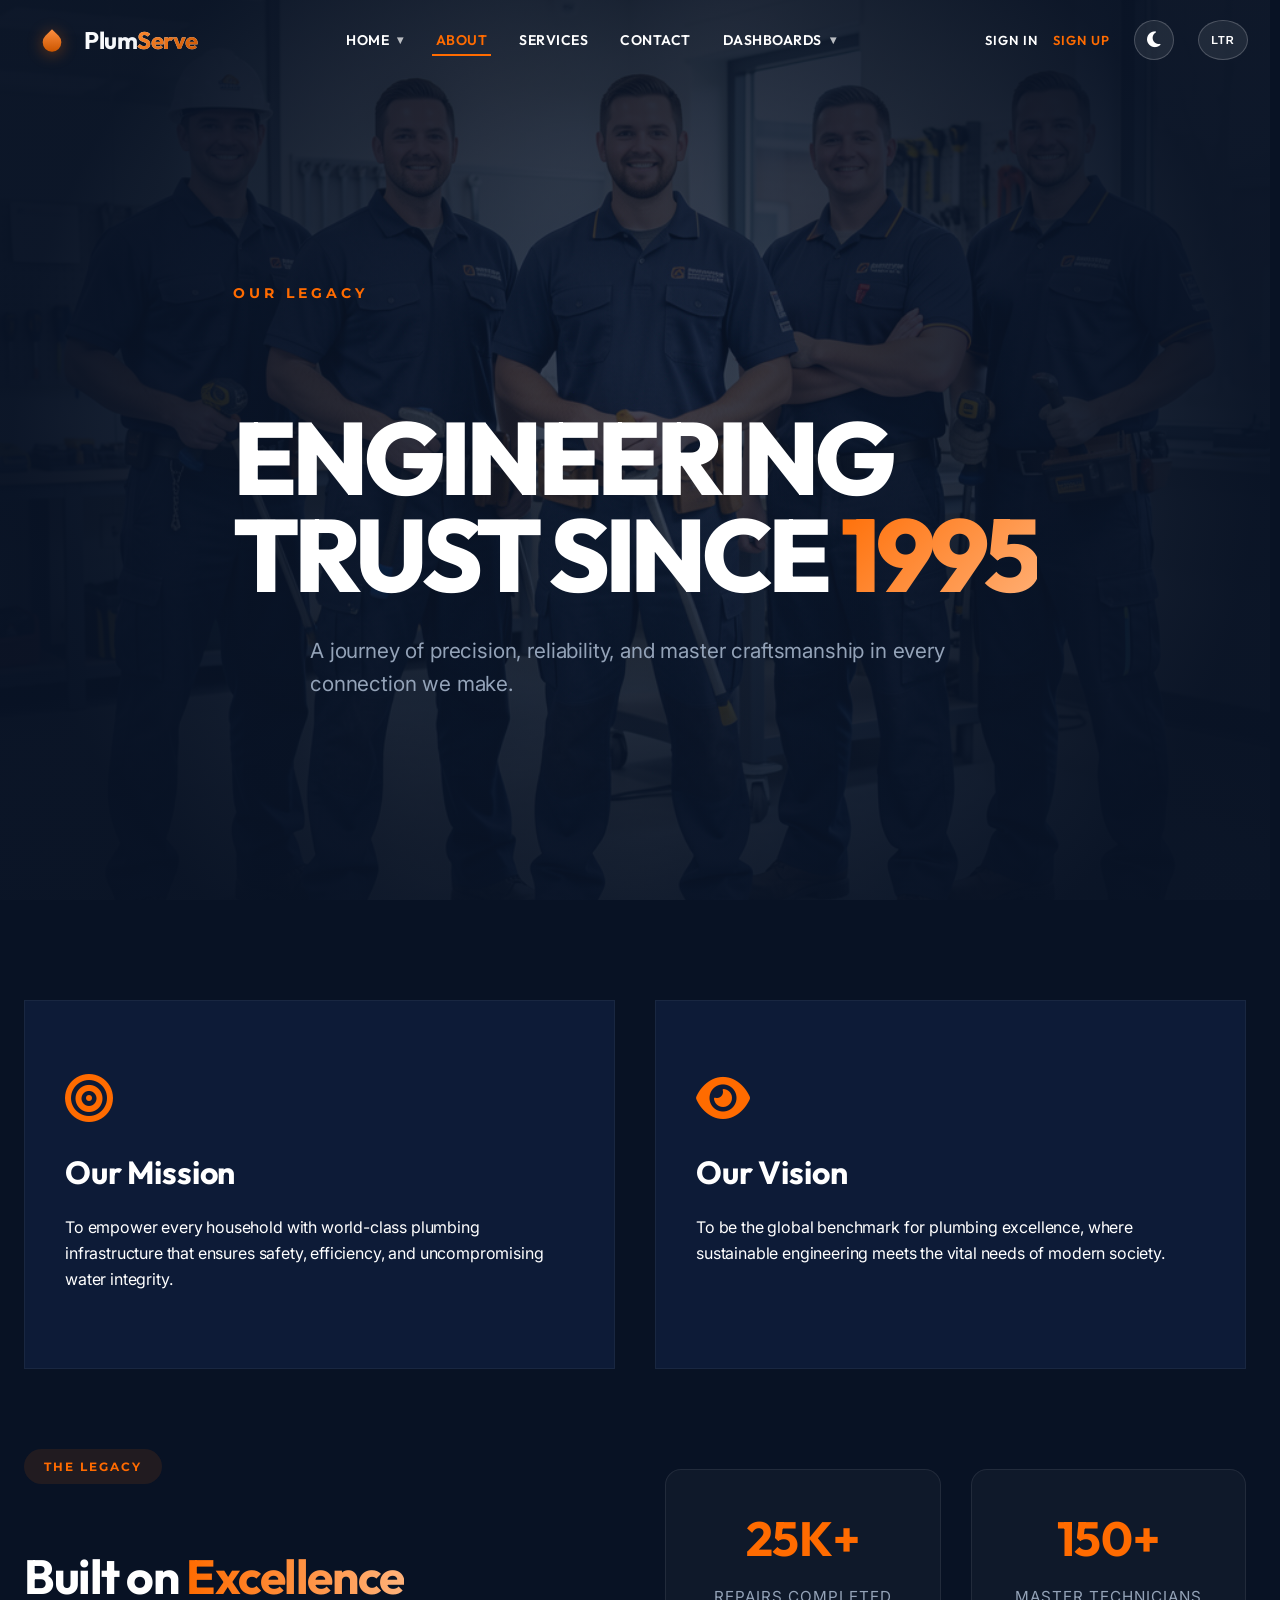
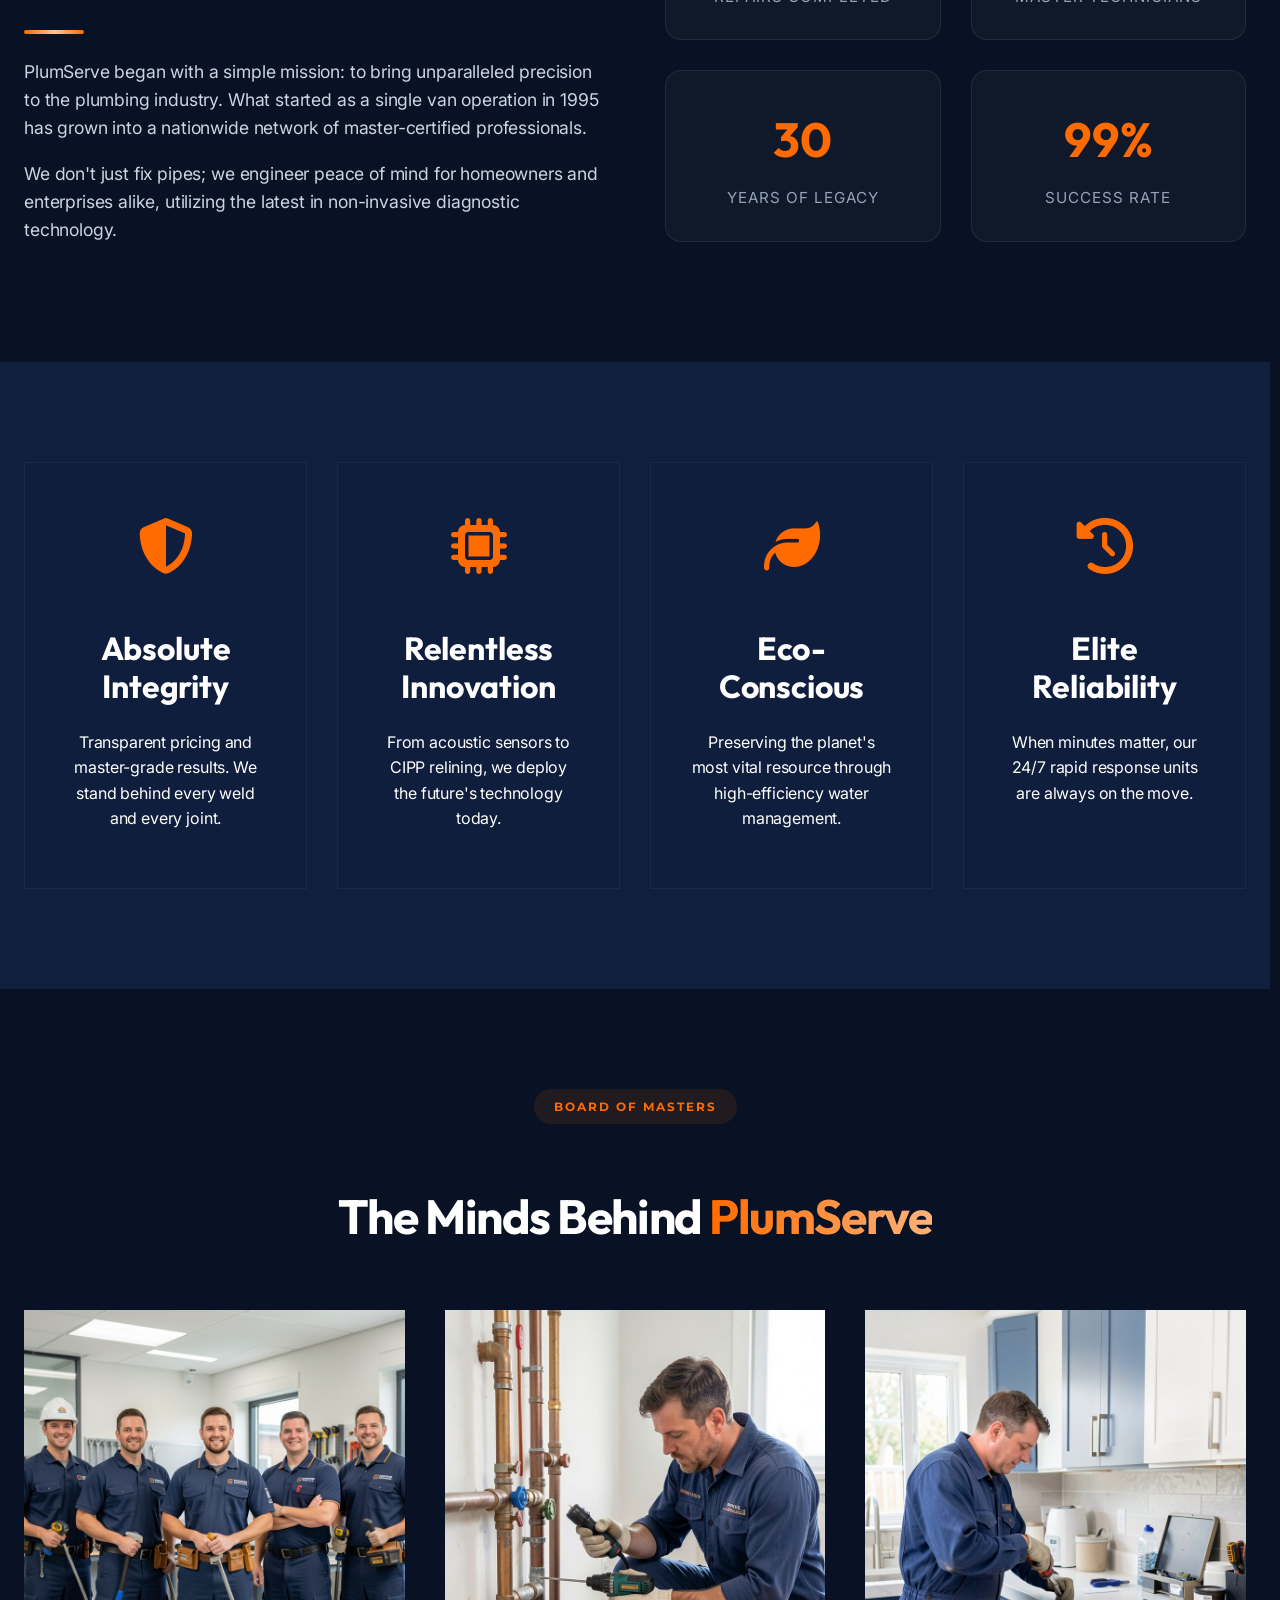
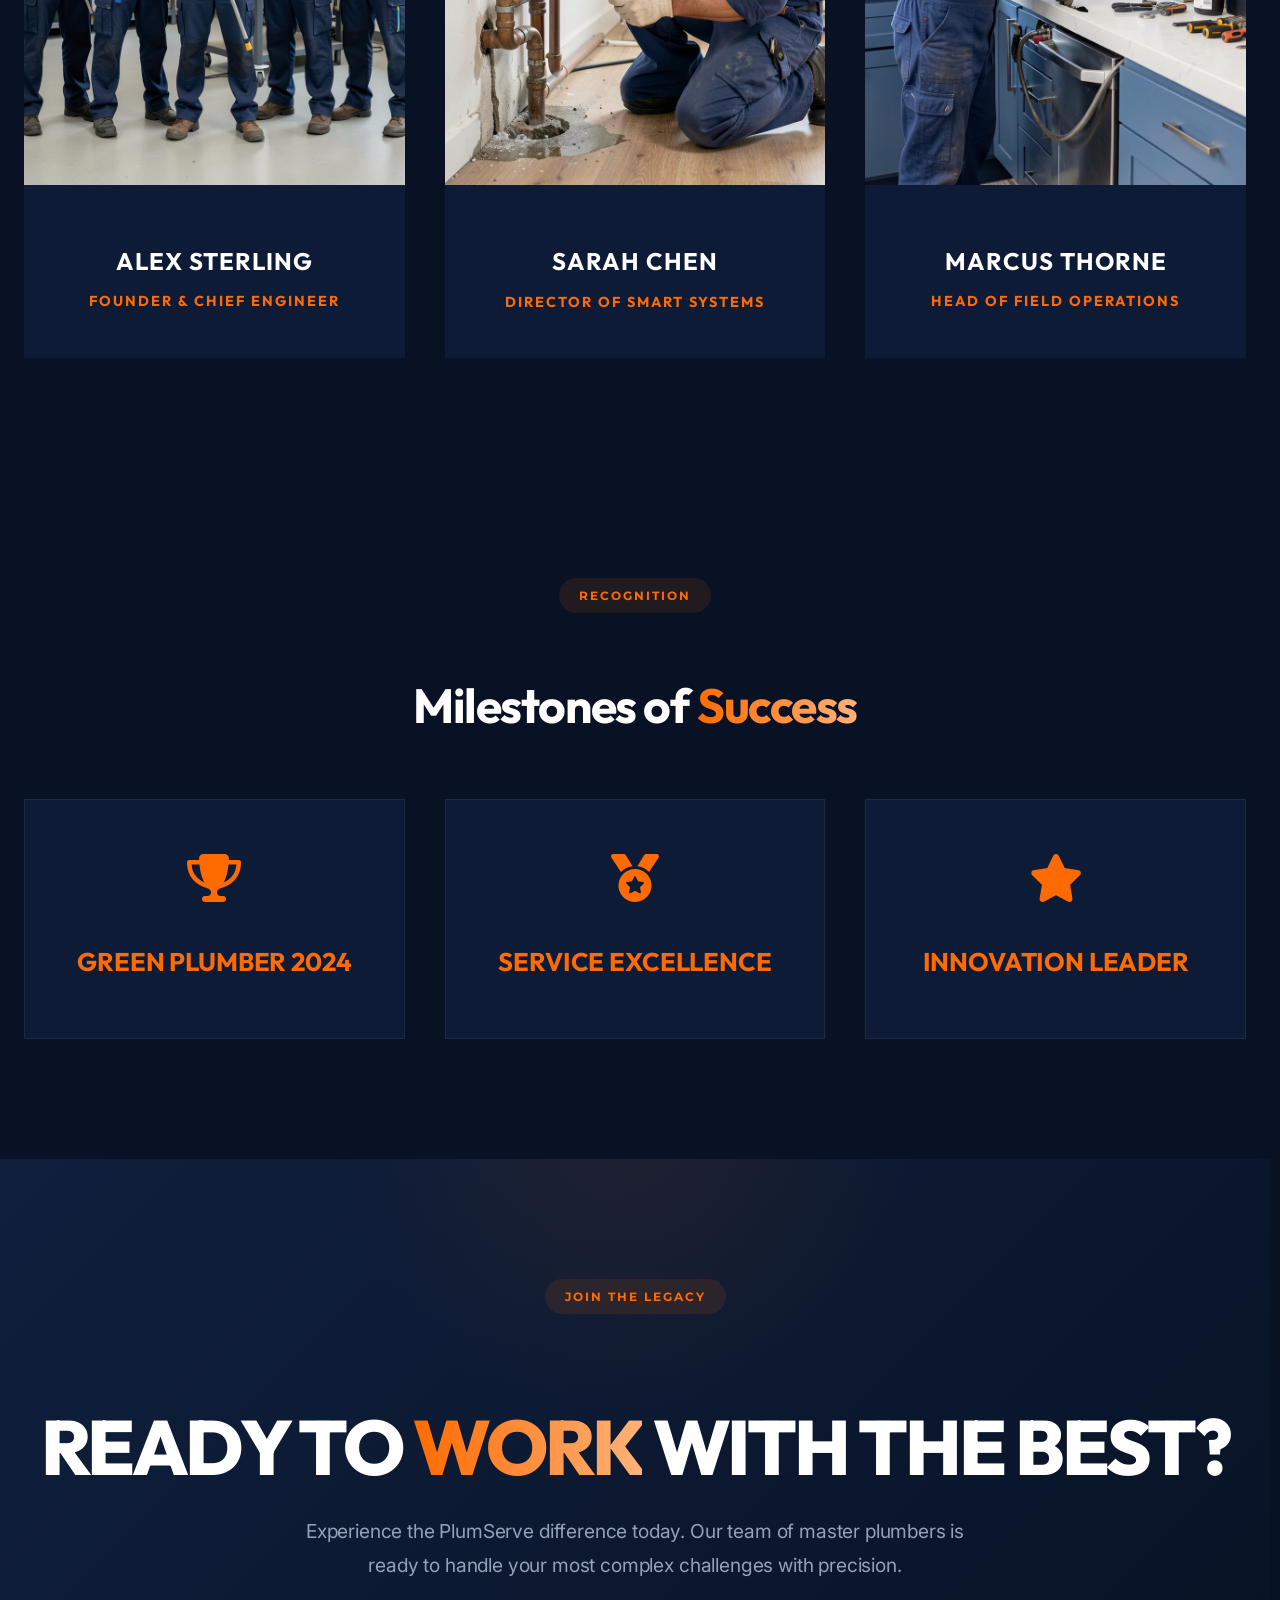
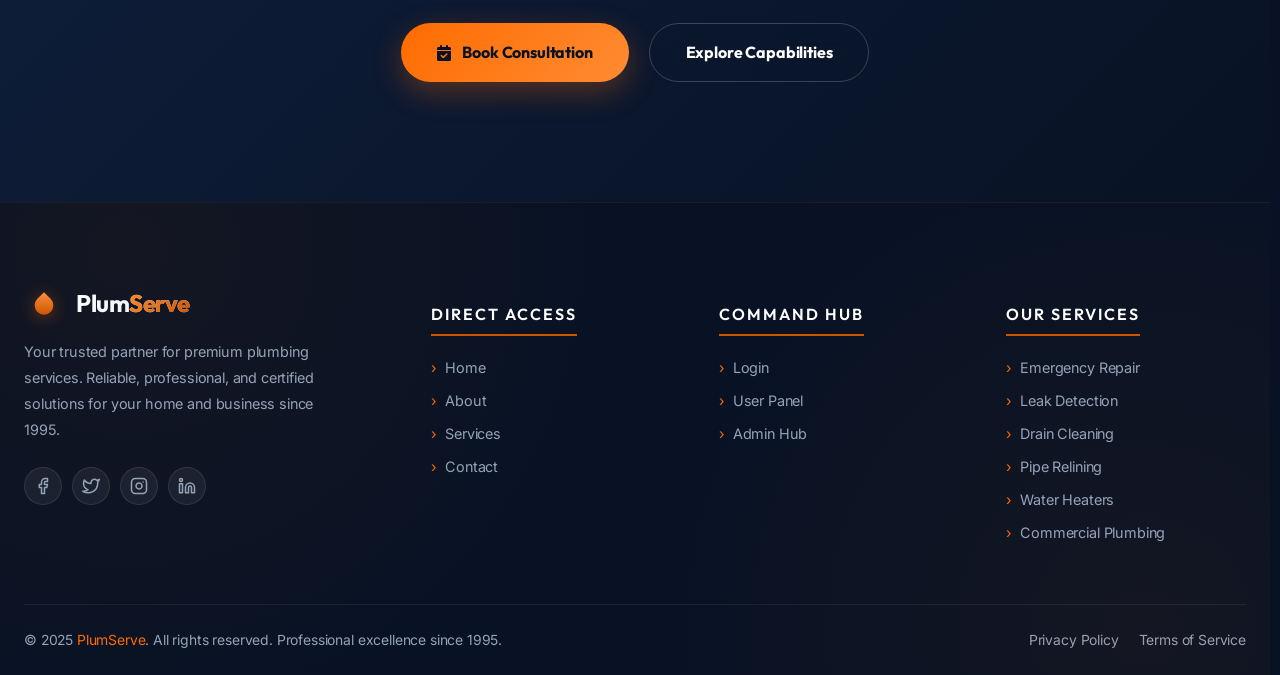
==== commit 481e44f2: "Update site files" ====
--- a/about.html
+++ b/about.html
@@ -382,12 +382,12 @@
                 <div class="footer-col">
                     <h4>Our Services</h4>
                     <ul>
-                        <li><a href="#">Emergency Repair</a></li>
-                        <li><a href="#">Leak Detection</a></li>
-                        <li><a href="#">Drain Cleaning</a></li>
-                        <li><a href="#">Pipe Relining</a></li>
-                        <li><a href="#">Water Heaters</a></li>
-                        <li><a href="#">Commercial</a></li>
+                        <li><a href="services.html#emergency">Emergency Repair</a></li>
+                        <li><a href="services.html#leak">Leak Detection</a></li>
+                        <li><a href="services.html#drain">Drain Cleaning</a></li>
+                        <li><a href="services.html#relining">Pipe Relining</a></li>
+                        <li><a href="services.html#heaters">Water Heaters</a></li>
+                        <li><a href="services.html#commercial">Commercial Plumbing</a></li>
                     </ul>
                 </div>
 
--- a/css/style.css
+++ b/css/style.css
@@ -2718,6 +2718,8 @@
     display: flex;
     flex-direction: column;
     gap: 10px;
+    padding: 0;
+    margin: 0;
 }
 
 .footer-col ul li a {
@@ -3970,6 +3972,7 @@
 
 .service-card:hover {
     border-color: var(--gold);
+    transform: translateY(-8px);
 }
 
 .service-tag {
@@ -5647,6 +5650,7 @@
 
 .service-card:hover {
     border-color: var(--gold);
+    transform: translateY(-8px);
 }
 
 .service-tag {
@@ -8744,8 +8748,8 @@
 .form-group input,
 .form-group select,
 .form-group textarea {
-    background: rgba(255,255,255,0.04);
-    border: 1px solid rgba(255,255,255,0.1);
+    background: rgba(8, 18, 36, 0.5); /* Solid translucent dark navy background */
+    border: 1px solid rgba(255, 255, 255, 0.16); /* Brighter, highly accessible border */
     border-radius: 12px;
     padding: 14px 18px;
     color: var(--white);
@@ -8758,7 +8762,7 @@
 
 .form-group input::placeholder,
 .form-group textarea::placeholder {
-    color: rgba(148, 163, 184, 0.5);
+    color: rgba(255, 255, 255, 0.45); /* High-contrast bright gray placeholder */
 }
 
 .form-group input:focus,
@@ -9444,7 +9448,6 @@
 }
 
 /* Fix contrast in Light Mode for transparent headers and dark hero backgrounds */
-html[data-theme="light"] #header,
 html[data-theme="light"] #hero,
 html[data-theme="light"] .hero-immersive,
 html[data-theme="light"] .about-hero,
@@ -9454,14 +9457,37 @@
 html[data-theme="light"] .auth-visual-side,
 html[data-theme="light"] .cat-content,
 html[data-theme="light"] .rental-overlay {
-    /* Keep text white on dark image backgrounds */
-    color: #ffffff;
+    /* Keep immersive sections dark even in light mode */
+    background: #081224 !important;
+    color: #ffffff !important;
     --white: #ffffff;
     --off-white: #f1f5f9;
     --gray: #94a3b8;
     --navy: #081224;
     --logo-color-1: #ffffff;
     --logo-color-2: #e2e8f0;
+}
+
+/* Default transparent header contrast in Light Mode (most pages have dark heroes) */
+html[data-theme="light"] #header:not(.scrolled) {
+    color: #ffffff;
+}
+
+html[data-theme="light"] #header:not(.scrolled) .nav-link:not(.nav-signup) {
+    color: #ffffff;
+}
+
+html[data-theme="light"] #header:not(.scrolled) .logo-text {
+    --logo-color-1: #ffffff;
+    --logo-color-2: #e2e8f0;
+}
+
+html[data-theme="light"] #header:not(.scrolled) .dir-btn,
+html[data-theme="light"] #header:not(.scrolled) .theme-btn,
+html[data-theme="light"] #header:not(.scrolled) .hamburger {
+    color: #ffffff;
+    background: rgba(255, 255, 255, 0.1);
+    border: 1px solid rgba(255, 255, 255, 0.2);
 }
 
 /* Ensure text inside these dark blocks actually inherits the white color */
@@ -9477,6 +9503,23 @@
     color: inherit;
 }
 
+/* Specific button fixes for dark heroes in light mode */
+html[data-theme="light"] #hero .btn-outline,
+html[data-theme="light"] .hero-immersive .btn-outline,
+html[data-theme="light"] .about-hero .btn-outline,
+html[data-theme="light"] .services-hero .btn-outline,
+html[data-theme="light"] .contact-hero .btn-outline {
+    color: #ffffff !important;
+    border-color: rgba(255, 255, 255, 0.3) !important;
+    background: transparent !important;
+}
+
+html[data-theme="light"] #hero .btn-outline:hover,
+html[data-theme="light"] .hero-immersive .btn-outline:hover {
+    background: #ffffff !important;
+    color: #081224 !important;
+}
+
 /* Revert specific elements that need their own color (like gold tags/spans) */
 html[data-theme="light"] .hero-tag,
 html[data-theme="light"] .section-tag,
@@ -9747,3 +9790,129 @@
         grid-template-columns: 1fr !important;
     }
 }
+
+/* ============================================================
+   ACCESSIBILITY & TEXT CONTRAST ENHANCEMENTS (WCAG AA COMPLIANT)
+   ============================================================ */
+
+/* 1. Global Logo Color Fallback (Prevents default blue link fallback) */
+.logo {
+    color: var(--white);
+}
+
+/* 2. Primary Buttons Perfect Contrast (Force highly readable dark text on orange gradients) */
+.btn-primary {
+    color: #081224 !important;
+}
+.btn-primary-small {
+    color: #081224 !important;
+}
+
+/* 3. Services Page - Service Cards Text & Heading Contrast */
+.service-card .card-desc {
+    color: var(--text-muted) !important;
+    font-size: 0.95rem;
+    line-height: 1.6;
+}
+
+/* 4. Services Page - Parallax Section Paragraph Contrast */
+.services-coaching p {
+    color: var(--text-muted) !important;
+    font-size: 1.1rem;
+    line-height: 1.7;
+}
+
+/* 5. Services Page - Sewer & Drainage Rehab Section Paragraph Contrast */
+.services-rehab p {
+    color: var(--text-muted) !important;
+    font-size: 1.05rem;
+    line-height: 1.7;
+}
+
+/* 6. Light Mode Accessibility Palette Overrides (Enforces high-contrast rich burnt orange) */
+html[data-theme="light"] {
+    --primary: #c2410c; /* Tailwind Orange-700, premium and passes WCAG AA contrast (5.28:1) */
+    --primary-light: #ea580c;
+    --primary-dark: #9a3412;
+    --gold: #c2410c;
+    --gold-light: #ea580c;
+    --gold-dark: #9a3412;
+}
+
+/* 7. Premium Fixtures Showcase Overlay Styling (High Contrast & Clear Hierarchy) */
+.rental-overlay h4 {
+    color: #ffffff !important;
+    font-size: 1.25rem;
+    font-weight: 700;
+    margin-bottom: 5px;
+}
+.rental-overlay span {
+    color: #ff8c33 !important; /* Keep brilliant high-contrast light orange on dark hover overlay */
+    font-weight: 600;
+    font-size: 0.9rem;
+    text-transform: uppercase;
+    letter-spacing: 1px;
+}
+
+/* 8. Footer Responsive & Accessibility Alignment Fixes */
+.footer-grid .reveal {
+    opacity: 1 !important;
+    transform: none !important;
+    filter: none !important;
+    transition: none !important;
+}
+
+@media (max-width: 768px) {
+    .footer-grid {
+        grid-template-columns: 1fr !important;
+        gap: 32px !important;
+    }
+}
+
+/* 9. Light Mode Form & Input Accessibility Overrides */
+html[data-theme="light"] .dispatch-form-container {
+    background: #ffffff !important;
+    border: 1px solid rgba(0, 0, 0, 0.08) !important;
+    box-shadow: 0 10px 30px -10px rgba(0, 0, 0, 0.05), 0 1px 3px rgba(0, 0, 0, 0.02) !important;
+}
+
+html[data-theme="light"] .dispatch-form-container p {
+    color: #475569 !important;
+}
+
+html[data-theme="light"] .form-group label {
+    color: #334155 !important;
+}
+
+html[data-theme="light"] .form-group input,
+html[data-theme="light"] .form-group select,
+html[data-theme="light"] .form-group textarea {
+    background: #f8fafc !important;
+    border: 1px solid #cbd5e1 !important;
+    color: #0f172a !important;
+}
+
+html[data-theme="light"] .form-group input::placeholder,
+html[data-theme="light"] .form-group textarea::placeholder {
+    color: #64748b !important;
+    opacity: 1 !important;
+}
+
+html[data-theme="light"] .form-group input:focus,
+html[data-theme="light"] .form-group select:focus,
+html[data-theme="light"] .form-group textarea:focus {
+    border-color: #c2410c !important;
+    background: #ffffff !important;
+    box-shadow: 0 0 0 3px rgba(194, 65, 12, 0.1) !important;
+}
+
+html[data-theme="light"] .metric .lab {
+    color: #475569 !important;
+}
+
+html[data-theme="light"] .metric .val {
+    color: #c2410c !important;
+}
+
+
+
